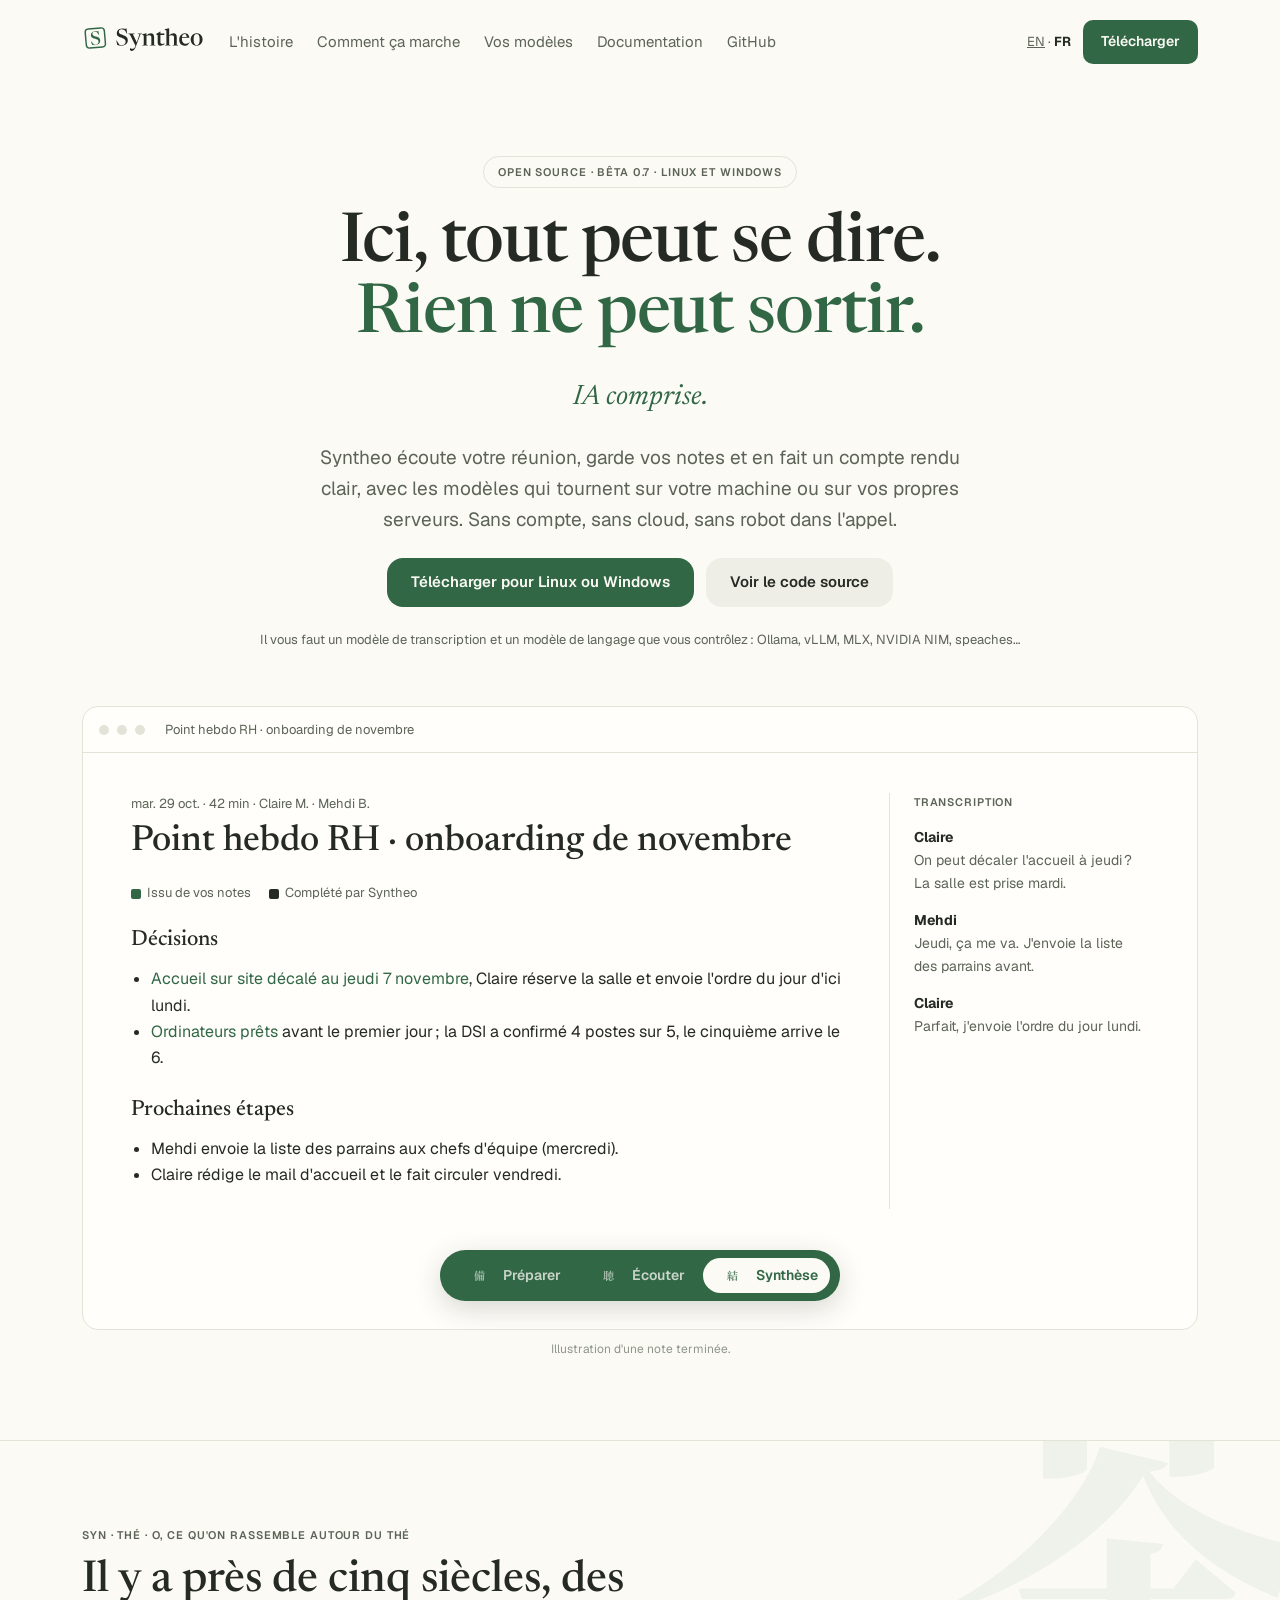
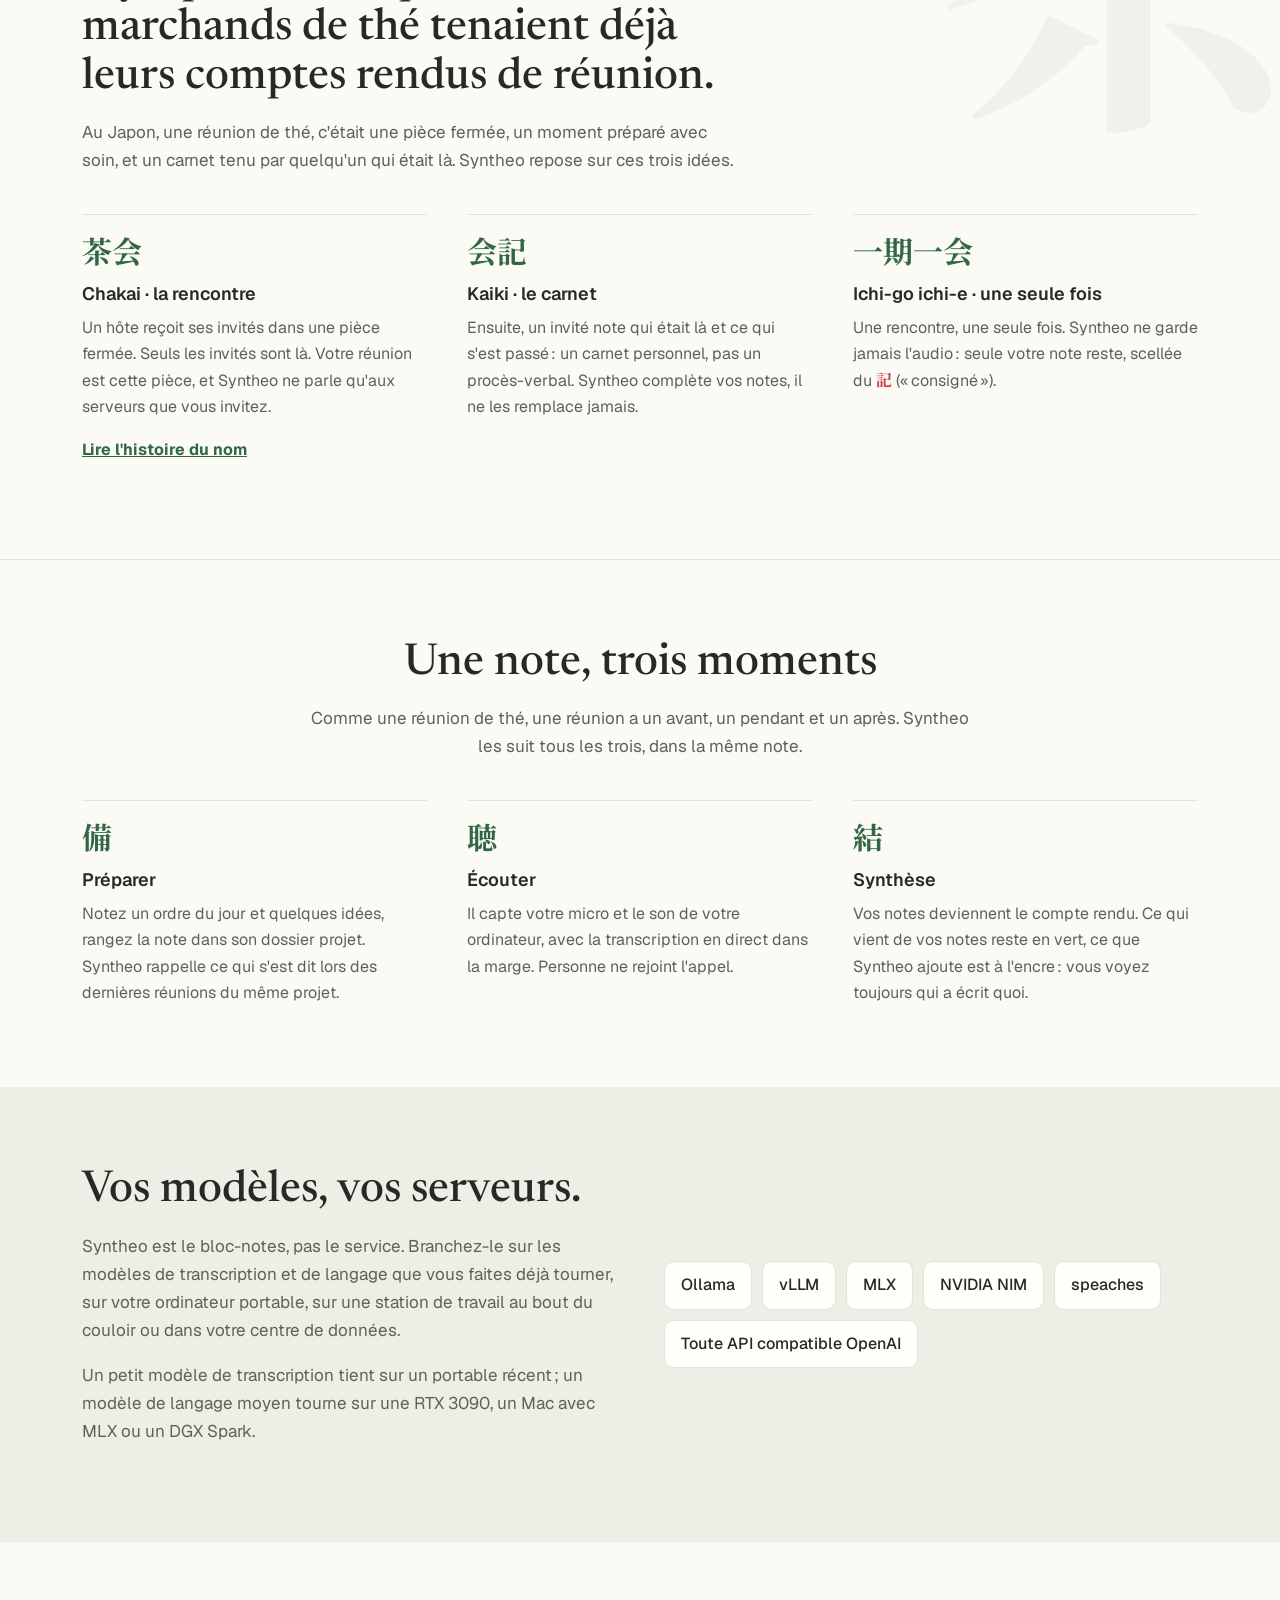
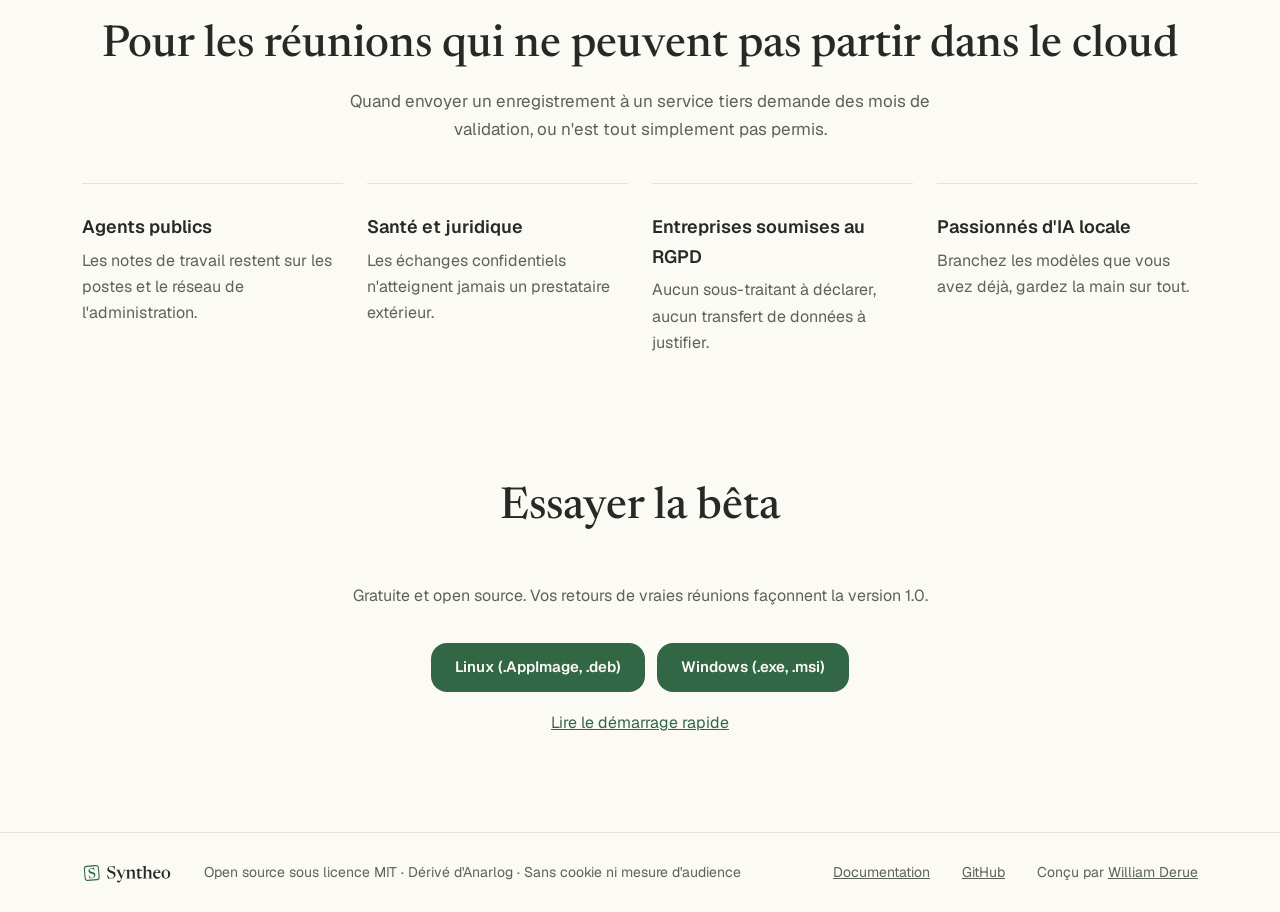
==== fr/index.html @ 2e3afee4 "feat: accroche FR « Ici, tout peut se dire. Rien ne peut sortir. » et domaine syntheo.studio Co-Auth" ====
<!doctype html>
<html lang="fr">
<head>
<meta charset="utf-8">
<meta name="viewport" content="width=device-width, initial-scale=1">
<title>Syntheo · Vos comptes rendus de réunion par IA, sans quitter votre machine</title>
<meta name="description" content="Syntheo est un bloc-notes de réunion open source : il transcrit et rédige le compte rendu avec les modèles d'IA que vous hébergez. Sans compte, sans cloud, sans robot dans l'appel. Linux et Windows.">
<link rel="canonical" href="https://syntheo.studio/fr/">
<link rel="alternate" hreflang="en" href="https://syntheo.studio/">
<link rel="alternate" hreflang="fr" href="https://syntheo.studio/fr/">
<link rel="alternate" hreflang="x-default" href="https://syntheo.studio/">
<meta property="og:type" content="website">
<meta property="og:site_name" content="Syntheo">
<meta property="og:locale" content="fr_FR">
<meta property="og:locale:alternate" content="en_US">
<meta property="og:url" content="https://syntheo.studio/fr/">
<meta property="og:title" content="Ici, tout peut se dire. Rien ne peut sortir. IA comprise.">
<meta property="og:description" content="Des comptes rendus de réunion open source, transcrits et rédigés par les modèles que vous hébergez. Sans compte, sans cloud, sans robot dans l'appel.">
<meta name="twitter:card" content="summary_large_image">
<meta name="theme-color" content="#316745">
<link rel="icon" href="/assets/img/favicon.svg" type="image/svg+xml">
<link rel="stylesheet" href="/assets/fonts/fonts.css">
<link rel="stylesheet" href="/assets/css/site.css">
<script src="/assets/js/lang.js"></script>
<script type="application/ld+json">
{
  "@context": "https://schema.org",
  "@type": "SoftwareApplication",
  "name": "Syntheo",
  "url": "https://syntheo.studio/fr/",
  "inLanguage": "fr",
  "description": "Bloc-notes de réunion open source qui transcrit et rédige les comptes rendus avec des modèles d'IA auto-hébergés.",
  "applicationCategory": "BusinessApplication",
  "operatingSystem": "Linux, Windows",
  "license": "https://opensource.org/licenses/MIT",
  "isAccessibleForFree": true,
  "offers": { "@type": "Offer", "price": "0", "priceCurrency": "EUR" },
  "softwareVersion": "0.7.0",
  "downloadUrl": "https://github.com/WillIsback/Syntheo/releases/latest",
  "codeRepository": "https://github.com/WillIsback/Syntheo",
  "author": { "@type": "Person", "name": "William Derue", "url": "https://www.willisback.fr/About" }
}
</script>
</head>
<body>
<a class="skip" href="#main">Aller au contenu</a>

<header class="wrap site-header">
  <a class="brand" href="/fr/" aria-label="Syntheo, accueil">
    <img class="logo-light" src="/assets/img/logo-light.svg" alt="Syntheo" width="123" height="30">
    <img class="logo-dark" src="/assets/img/logo-dark.svg" alt="Syntheo" width="123" height="30">
  </a>
  <nav class="site-nav" aria-label="Navigation principale">
    <a href="#tea">L'histoire</a>
    <a href="#how">Comment ça marche</a>
    <a href="#models">Vos modèles</a>
    <a href="https://docs.syntheo.studio">Documentation</a>
    <a href="https://github.com/WillIsback/Syntheo">GitHub</a>
  </nav>
  <div class="header-actions">
    <span class="lang"><a href="/" hreflang="en" lang="en" data-lang="en">EN</a> · <strong aria-current="true">FR</strong></span>
    <a class="btn btn-primary btn-sm" href="#download">Télécharger</a>
  </div>
</header>

<main id="main">
<section class="narrow hero">
  <span class="pill">Open source · Bêta 0.7 · Linux et Windows</span>
  <h1>Ici, tout peut se dire. <span class="green">Rien ne peut sortir.</span></h1>
  <p class="kicker">IA comprise.</p>
  <p class="lead">Syntheo écoute votre réunion, garde vos notes et en fait un compte rendu clair, avec les modèles qui tournent sur votre machine ou sur vos propres serveurs. Sans compte, sans cloud, sans robot dans l'appel.</p>
  <div class="actions">
    <a class="btn btn-primary" href="#download">Télécharger pour Linux ou Windows</a>
    <a class="btn btn-secondary" href="https://github.com/WillIsback/Syntheo">Voir le code source</a>
  </div>
  <p class="prereq">Il vous faut un modèle de transcription et un modèle de langage que vous contrôlez&#8239;: Ollama, vLLM, MLX, NVIDIA NIM, speaches…</p>
</section>

<section class="wrap preview" aria-label="Aperçu de l'application">
  <div class="window">
    <div class="window-bar" aria-hidden="true">
      <span class="dot"></span><span class="dot"></span><span class="dot"></span>
      <span class="title">Point hebdo RH · onboarding de novembre</span>
    </div>
    <div class="window-body">
      <div class="note">
        <div class="meta">mar. 29 oct. · 42 min · Claire M. · Mehdi B.</div>
        <h2>Point hebdo RH · onboarding de novembre</h2>
        <div class="legend">
          <span><span class="sw sw-notes" aria-hidden="true"></span>Issu de vos notes</span>
          <span><span class="sw sw-ai" aria-hidden="true"></span>Complété par Syntheo</span>
        </div>
        <h3>Décisions</h3>
        <ul>
          <li><span class="green">Accueil sur site décalé au jeudi 7 novembre</span>, Claire réserve la salle et envoie l'ordre du jour d'ici lundi.</li>
          <li><span class="green">Ordinateurs prêts</span> avant le premier jour&#8239;; la DSI a confirmé 4 postes sur 5, le cinquième arrive le 6.</li>
        </ul>
        <h3>Prochaines étapes</h3>
        <ul>
          <li>Mehdi envoie la liste des parrains aux chefs d'équipe (mercredi).</li>
          <li>Claire rédige le mail d'accueil et le fait circuler vendredi.</li>
        </ul>
      </div>
      <aside class="margin-transcript" aria-label="Transcription en direct">
        <span class="label">Transcription</span>
        <p><strong>Claire</strong>On peut décaler l'accueil à jeudi&#8239;? La salle est prise mardi.</p>
        <p><strong>Mehdi</strong>Jeudi, ça me va. J'envoie la liste des parrains avant.</p>
        <p><strong>Claire</strong>Parfait, j'envoie l'ordre du jour lundi.</p>
      </aside>
    </div>
    <div class="capsule" aria-hidden="true">
      <span><span class="kanji">備</span>Préparer</span>
      <span><span class="kanji">聴</span>Écouter</span>
      <span class="on"><span class="kanji">結</span>Synthèse</span>
    </div>
  </div>
  <p class="caption">Illustration d'une note terminée.</p>
</section>

<section id="tea" class="tea section" aria-labelledby="tea-title">
  <div class="watermark kanji" aria-hidden="true">茶</div>
  <div class="wrap">
    <span class="label">Syn · thé · o, ce qu'on rassemble autour du thé</span>
    <h2 id="tea-title" class="section-title">Il y a près de cinq siècles, des marchands de thé tenaient déjà leurs comptes rendus de réunion.</h2>
    <p class="intro">Au Japon, une réunion de thé, c'était une pièce fermée, un moment préparé avec soin, et un carnet tenu par quelqu'un qui était là. Syntheo repose sur ces trois idées.</p>
    <div class="grid-3">
      <div class="item">
        <div class="kanji" aria-hidden="true">茶会</div>
        <h3>Chakai · la rencontre</h3>
        <p>Un hôte reçoit ses invités dans une pièce fermée. Seuls les invités sont là. Votre réunion est cette pièce, et Syntheo ne parle qu'aux serveurs que vous invitez.</p>
      </div>
      <div class="item">
        <div class="kanji" aria-hidden="true">会記</div>
        <h3>Kaiki · le carnet</h3>
        <p>Ensuite, un invité note qui était là et ce qui s'est passé&#8239;: un carnet personnel, pas un procès-verbal. Syntheo complète vos notes, il ne les remplace jamais.</p>
      </div>
      <div class="item">
        <div class="kanji" aria-hidden="true">一期一会</div>
        <h3>Ichi-go ichi-e · une seule fois</h3>
        <p>Une rencontre, une seule fois. Syntheo ne garde jamais l'audio&#8239;: seule votre note reste, scellée du <span class="seal" aria-hidden="true">記</span> («&#8239;consigné&#8239;»).</p>
      </div>
    </div>
    <p><a href="https://docs.syntheo.studio/philosophy"><strong>Lire l'histoire du nom</strong></a></p>
  </div>
</section>

<section id="how" class="wrap section" aria-labelledby="how-title">
  <h2 id="how-title" class="section-title center">Une note, trois moments</h2>
  <p class="intro center">Comme une réunion de thé, une réunion a un avant, un pendant et un après. Syntheo les suit tous les trois, dans la même note.</p>
  <div class="grid-3">
    <div class="item">
      <div class="kanji" aria-hidden="true">備</div>
      <h3>Préparer</h3>
      <p>Notez un ordre du jour et quelques idées, rangez la note dans son dossier projet. Syntheo rappelle ce qui s'est dit lors des dernières réunions du même projet.</p>
    </div>
    <div class="item">
      <div class="kanji" aria-hidden="true">聴</div>
      <h3>Écouter</h3>
      <p>Il capte votre micro et le son de votre ordinateur, avec la transcription en direct dans la marge. Personne ne rejoint l'appel.</p>
    </div>
    <div class="item">
      <div class="kanji" aria-hidden="true">結</div>
      <h3>Synthèse</h3>
      <p>Vos notes deviennent le compte rendu. Ce qui vient de vos notes reste en vert, ce que Syntheo ajoute est à l'encre&#8239;: vous voyez toujours qui a écrit quoi.</p>
    </div>
  </div>
</section>

<section id="models" class="models section" aria-labelledby="models-title">
  <div class="wrap">
    <div class="text">
      <h2 id="models-title" class="section-title">Vos modèles, vos serveurs.</h2>
      <p>Syntheo est le bloc-notes, pas le service. Branchez-le sur les modèles de transcription et de langage que vous faites déjà tourner, sur votre ordinateur portable, sur une station de travail au bout du couloir ou dans votre centre de données.</p>
      <p>Un petit modèle de transcription tient sur un portable récent&#8239;; un modèle de langage moyen tourne sur une RTX 3090, un Mac avec MLX ou un DGX Spark.</p>
    </div>
    <ul class="chips" aria-label="Serveurs de modèles compatibles">
      <li>Ollama</li><li>vLLM</li><li>MLX</li><li>NVIDIA NIM</li><li>speaches</li><li>Toute API compatible OpenAI</li>
    </ul>
  </div>
</section>

<section id="who" class="wrap section" aria-labelledby="who-title">
  <h2 id="who-title" class="section-title center">Pour les réunions qui ne peuvent pas partir dans le cloud</h2>
  <p class="intro center">Quand envoyer un enregistrement à un service tiers demande des mois de validation, ou n'est tout simplement pas permis.</p>
  <div class="grid-4">
    <div class="item"><h3>Agents publics</h3><p>Les notes de travail restent sur les postes et le réseau de l'administration.</p></div>
    <div class="item"><h3>Santé et juridique</h3><p>Les échanges confidentiels n'atteignent jamais un prestataire extérieur.</p></div>
    <div class="item"><h3>Entreprises soumises au RGPD</h3><p>Aucun sous-traitant à déclarer, aucun transfert de données à justifier.</p></div>
    <div class="item"><h3>Passionnés d'IA locale</h3><p>Branchez les modèles que vous avez déjà, gardez la main sur tout.</p></div>
  </div>
</section>

<section id="download" class="narrow download" aria-labelledby="download-title">
  <h2 id="download-title" class="section-title">Essayer la bêta</h2>
  <p class="muted">Gratuite et open source. Vos retours de vraies réunions façonnent la version 1.0.</p>
  <div class="actions">
    <a class="btn btn-primary" href="https://github.com/WillIsback/Syntheo/releases/latest">Linux (.AppImage, .deb)</a>
    <a class="btn btn-primary" href="https://github.com/WillIsback/Syntheo/releases/latest">Windows (.exe, .msi)</a>
  </div>
  <a href="https://docs.syntheo.studio/quickstart">Lire le démarrage rapide</a>
</section>
</main>

<footer class="site-footer">
  <div class="wrap">
    <img class="logo-light" src="/assets/img/logo-light.svg" alt="Syntheo" width="90" height="22">
    <img class="logo-dark" src="/assets/img/logo-dark.svg" alt="Syntheo" width="90" height="22">
    <span class="grow">Open source sous licence MIT · Dérivé d'Anarlog · Sans cookie ni mesure d'audience</span>
    <a href="https://docs.syntheo.studio">Documentation</a>
    <a href="https://github.com/WillIsback/Syntheo">GitHub</a>
    <span>Conçu par <a href="https://www.willisback.fr/About">William Derue</a></span>
  </div>
</footer>
</body>
</html>
---- assets/fonts/fonts.css ----
/* Polices auto-hébergées (Fontsource, licence OFL) : aucune requête vers un tiers. */

/* geist-latin-ext-wght-normal */
@font-face {
  font-family: 'Geist Variable';
  font-style: normal;
  font-display: swap;
  font-weight: 100 900;
  src: url(./geist-latin-ext-wght-normal.woff2) format('woff2-variations');
  unicode-range: U+0100-02BA,U+02BD-02C5,U+02C7-02CC,U+02CE-02D7,U+02DD-02FF,U+0304,U+0308,U+0329,U+1D00-1DBF,U+1E00-1E9F,U+1EF2-1EFF,U+2020,U+20A0-20AB,U+20AD-20C0,U+2113,U+2C60-2C7F,U+A720-A7FF;
}

/* geist-latin-wght-normal */
@font-face {
  font-family: 'Geist Variable';
  font-style: normal;
  font-display: swap;
  font-weight: 100 900;
  src: url(./geist-latin-wght-normal.woff2) format('woff2-variations');
  unicode-range: U+0000-00FF,U+0131,U+0152-0153,U+02BB-02BC,U+02C6,U+02DA,U+02DC,U+0304,U+0308,U+0329,U+2000-206F,U+20AC,U+2122,U+2191,U+2193,U+2212,U+2215,U+FEFF,U+FFFD;
}

/* newsreader-latin-ext-opsz-normal */
@font-face {
  font-family: 'Newsreader Variable';
  font-style: normal;
  font-display: swap;
  font-weight: 200 800;
  src: url(./newsreader-latin-ext-opsz-normal.woff2) format('woff2-variations');
  unicode-range: U+0100-02BA,U+02BD-02C5,U+02C7-02CC,U+02CE-02D7,U+02DD-02FF,U+0304,U+0308,U+0329,U+1D00-1DBF,U+1E00-1E9F,U+1EF2-1EFF,U+2020,U+20A0-20AB,U+20AD-20C0,U+2113,U+2C60-2C7F,U+A720-A7FF;
}

/* newsreader-latin-opsz-normal */
@font-face {
  font-family: 'Newsreader Variable';
  font-style: normal;
  font-display: swap;
  font-weight: 200 800;
  src: url(./newsreader-latin-opsz-normal.woff2) format('woff2-variations');
  unicode-range: U+0000-00FF,U+0131,U+0152-0153,U+02BB-02BC,U+02C6,U+02DA,U+02DC,U+0304,U+0308,U+0329,U+2000-206F,U+20AC,U+2122,U+2191,U+2193,U+2212,U+2215,U+FEFF,U+FFFD;
}

/* newsreader-latin-ext-opsz-italic */
@font-face {
  font-family: 'Newsreader Variable';
  font-style: italic;
  font-display: swap;
  font-weight: 200 800;
  src: url(./newsreader-latin-ext-opsz-italic.woff2) format('woff2-variations');
  unicode-range: U+0100-02BA,U+02BD-02C5,U+02C7-02CC,U+02CE-02D7,U+02DD-02FF,U+0304,U+0308,U+0329,U+1D00-1DBF,U+1E00-1E9F,U+1EF2-1EFF,U+2020,U+20A0-20AB,U+20AD-20C0,U+2113,U+2C60-2C7F,U+A720-A7FF;
}

/* newsreader-latin-opsz-italic */
@font-face {
  font-family: 'Newsreader Variable';
  font-style: italic;
  font-display: swap;
  font-weight: 200 800;
  src: url(./newsreader-latin-opsz-italic.woff2) format('woff2-variations');
  unicode-range: U+0000-00FF,U+0131,U+0152-0153,U+02BB-02BC,U+02C6,U+02DA,U+02DC,U+0304,U+0308,U+0329,U+2000-206F,U+20AC,U+2122,U+2191,U+2193,U+2212,U+2215,U+FEFF,U+FFFD;
}

/* kanji d'ornement, sous-ensemble : 茶備聴結記会期一 */
@font-face {
  font-family: 'Syntheo Kanji';
  font-style: normal;
  font-display: swap;
  font-weight: 700;
  src: url(./noto-serif-jp-kanji-700.woff2) format('woff2');
  unicode-range: U+4E00-9FFF;
}
---- assets/css/site.css ----
/* Syntheo · 緑茶 Thé vert — jetons repris de packages/design-system (dépôt Syntheo). */
:root {
  --background: #fbfaf5;
  --foreground: #262a24;
  --card: #fffefa;
  --muted: #efeee6;
  --muted-foreground: #5c6357;
  --faint: #8f968a;
  --border: #e4e3d8;
  --primary: #316745;
  --primary-hover: #25553a;
  --primary-foreground: #fbfaf5;
  --recording: #c53d43;
  --watermark: rgba(49, 103, 69, 0.06);
  --shadow-capsule: 0 8px 28px rgba(38, 42, 36, 0.18);
  --serif: "Newsreader Variable", Georgia, "Times New Roman", serif;
  --sans: "Geist Variable", system-ui, -apple-system, "Segoe UI", sans-serif;
  --kanji: "Syntheo Kanji", "Hiragino Mincho ProN", "Yu Mincho", serif;
  color-scheme: light dark;
}

@media (prefers-color-scheme: dark) {
  :root {
    --background: #1b1e1a;
    --foreground: #ece9df;
    --card: #232821;
    --muted: #2c322a;
    --muted-foreground: #a7ad9f;
    --faint: #7b8274;
    --border: #343a32;
    --primary: #7dbf95;
    --primary-hover: #97ceaa;
    --primary-foreground: #13251a;
    --recording: #e5675f;
    --watermark: rgba(125, 191, 149, 0.07);
    --shadow-capsule: 0 8px 28px rgba(0, 0, 0, 0.5);
  }
}

*, *::before, *::after { box-sizing: border-box; }

html { scroll-behavior: smooth; }
@media (prefers-reduced-motion: reduce) { html { scroll-behavior: auto; } }

body {
  margin: 0;
  background: var(--background);
  color: var(--foreground);
  font-family: var(--sans);
  font-size: 16px;
  line-height: 1.65;
  -webkit-font-smoothing: antialiased;
}

a { color: var(--primary); }
a:hover { color: var(--primary-hover); }
a:focus-visible, button:focus-visible { outline: 2px solid var(--primary); outline-offset: 3px; border-radius: 6px; }

img { max-width: 100%; height: auto; }

.skip { position: absolute; left: -9999px; top: 8px; }
.skip:focus { left: 16px; z-index: 10; background: var(--card); padding: 8px 12px; }

.wrap { max-width: 1180px; margin: 0 auto; padding-inline: 32px; }
.narrow { max-width: 880px; margin: 0 auto; padding-inline: 32px; }
@media (max-width: 640px) { .wrap, .narrow { padding-inline: 16px; } }

.serif { font-family: var(--serif); font-weight: 500; }
.kanji { font-family: var(--kanji); font-weight: 700; }
.muted { color: var(--muted-foreground); }
.label { font-size: 11px; font-weight: 600; letter-spacing: 0.08em; text-transform: uppercase; color: var(--muted-foreground); }
.green { color: var(--primary); }

/* Logo clair / sombre */
img.logo-dark { display: none; }
@media (prefers-color-scheme: dark) { img.logo-light { display: none; } img.logo-dark { display: block; } }

/* En-tête */
.site-header { display: flex; flex-wrap: wrap; align-items: center; gap: 16px 24px; padding-block: 20px; }
.site-header .brand img { height: 30px; width: auto; }
.site-nav { display: flex; flex-wrap: wrap; gap: 8px 24px; flex-grow: 1; font-size: 15px; }
.site-nav a { color: var(--muted-foreground); text-decoration: none; }
.site-nav a:hover { color: var(--foreground); }
.header-actions { display: flex; align-items: center; gap: 12px; }
.lang { font-size: 13px; color: var(--muted-foreground); }
.lang a { color: var(--muted-foreground); }
.lang strong { color: var(--foreground); }

/* Boutons */
.btn { display: inline-flex; align-items: center; justify-content: center; min-height: 48px; padding: 12px 24px; border-radius: 16px; font-weight: 600; font-size: 15px; text-decoration: none; }
.btn-sm { min-height: 44px; padding: 10px 18px; border-radius: 10px; font-size: 14px; }
.btn-primary { background: var(--primary); color: var(--primary-foreground); }
.btn-primary:hover { background: var(--primary-hover); color: var(--primary-foreground); }
.btn-secondary { background: var(--muted); color: var(--foreground); }
.btn-secondary:hover { color: var(--foreground); filter: brightness(0.97); }
.actions { display: flex; flex-wrap: wrap; gap: 12px; justify-content: center; }

/* Haut de page */
.hero { text-align: center; display: flex; flex-direction: column; align-items: center; gap: 22px; padding-block: 72px 40px; }
.pill { font-size: 11px; font-weight: 600; letter-spacing: 0.08em; text-transform: uppercase; color: var(--muted-foreground); border: 1px solid var(--border); border-radius: 999px; padding: 6px 14px; }
.hero h1 { margin: 0; font-family: var(--serif); font-weight: 500; font-size: clamp(40px, 6vw, 68px); line-height: 1.04; letter-spacing: -0.015em; text-wrap: balance; }
.hero .kicker { margin: 0; font-family: var(--serif); font-style: italic; font-size: clamp(22px, 2.6vw, 28px); color: var(--primary); }
.hero .lead { margin: 0; max-width: 640px; font-size: 19px; color: var(--muted-foreground); }
.hero .prereq { margin: 0; font-size: 13px; color: var(--muted-foreground); }

/* Aperçu du produit */
.preview { padding-block: 16px 80px; }
.window { background: var(--card); border: 1px solid var(--border); border-radius: 16px; overflow: hidden; position: relative; }
.window-bar { display: flex; align-items: center; gap: 8px; padding: 12px 16px; border-bottom: 1px solid var(--border); font-size: 13px; color: var(--muted-foreground); }
.window-bar .dot { width: 10px; height: 10px; border-radius: 50%; background: var(--border); }
.window-bar .title { margin-left: 12px; }
.window-body { display: flex; flex-wrap: wrap; gap: 40px; padding: 40px 48px 120px; }
@media (max-width: 640px) { .window-body { padding: 24px 20px 120px; } }
.note { flex: 999 1 520px; min-width: 0; }
.note .meta { font-size: 13px; color: var(--muted-foreground); }
.note h2 { margin: 8px 0 20px; font-family: var(--serif); font-weight: 500; font-size: clamp(26px, 3vw, 36px); line-height: 1.1; }
.note h3 { margin: 0 0 8px; font-family: var(--serif); font-weight: 500; font-size: 22px; }
.note ul { margin: 0 0 20px; padding-left: 20px; }
.legend { display: flex; flex-wrap: wrap; gap: 8px 18px; font-size: 13px; color: var(--muted-foreground); margin-bottom: 18px; }
.legend .sw { display: inline-block; width: 10px; height: 10px; border-radius: 2px; margin-right: 6px; vertical-align: middle; }
.sw-notes { background: var(--primary); }
.sw-ai { background: var(--foreground); }
.margin-transcript { flex: 1 1 260px; min-width: 0; border-left: 1px solid var(--border); padding-left: 24px; font-size: 14px; color: var(--muted-foreground); display: flex; flex-direction: column; gap: 14px; }
.margin-transcript p { margin: 0; }
.margin-transcript strong { display: block; color: var(--foreground); }
.capsule { position: absolute; left: 50%; bottom: 28px; transform: translateX(-50%); display: flex; align-items: center; gap: 6px; background: var(--primary); color: var(--primary-foreground); border-radius: 999px; padding: 8px 10px; box-shadow: var(--shadow-capsule); font-size: 14px; font-weight: 600; white-space: nowrap; }
.capsule span { padding: 6px 12px; opacity: 0.75; }
.capsule .on { background: var(--primary-foreground); color: var(--primary); border-radius: 999px; opacity: 1; }
.capsule .kanji { font-size: 11px; margin-right: 6px; }
.caption { margin: 10px 0 0; text-align: center; font-size: 12px; color: var(--faint); }

/* Sections */
.section { padding-block: 80px; }
.section-title { margin: 0 0 16px; font-family: var(--serif); font-weight: 500; font-size: clamp(30px, 3.6vw, 44px); line-height: 1.1; text-wrap: balance; }
.center { text-align: center; }
.intro { margin: 0 auto 40px; max-width: 660px; color: var(--muted-foreground); font-size: 17px; }
.grid-3 { display: grid; grid-template-columns: repeat(3, minmax(0, 1fr)); gap: 40px; }
.grid-4 { display: grid; grid-template-columns: repeat(4, minmax(0, 1fr)); gap: 24px; }
@media (max-width: 900px) { .grid-3, .grid-4 { grid-template-columns: repeat(2, minmax(0, 1fr)); } }
@media (max-width: 600px) { .grid-3, .grid-4 { grid-template-columns: minmax(0, 1fr); } }
.item { border-top: 1px solid var(--border); padding-top: 20px; }
.item h3 { margin: 8px 0 6px; font-size: 18px; font-weight: 600; }
.item p { margin: 0; color: var(--muted-foreground); }
.item .kanji { font-size: 30px; color: var(--primary); line-height: 1.2; }

/* Histoire du thé */
.tea { position: relative; overflow: hidden; border-block: 1px solid var(--border); }
.tea .watermark { position: absolute; right: -40px; top: -60px; font-size: 380px; line-height: 1; color: var(--watermark); pointer-events: none; }
.tea .wrap { position: relative; }
.tea .section-title { max-width: 780px; margin-top: 10px; }
.tea .intro { margin-left: 0; }
.seal { font-family: var(--kanji); font-weight: 700; color: var(--recording); }

/* Modèles */
.models { background: var(--muted); }
.models .wrap { display: flex; flex-wrap: wrap; gap: 48px; align-items: center; }
.models .text { flex: 1 1 420px; min-width: 0; }
.models .text p { color: var(--muted-foreground); font-size: 17px; }
.chips { flex: 1 1 420px; min-width: 0; display: flex; flex-wrap: wrap; gap: 10px; margin: 0; padding: 0; list-style: none; }
.chips li { background: var(--card); border: 1px solid var(--border); border-radius: 10px; padding: 10px 16px; font-weight: 500; }

/* Téléchargement */
.download { text-align: center; display: flex; flex-direction: column; align-items: center; gap: 18px; padding-block: 48px 96px; }

/* Pied de page */
.site-footer { border-top: 1px solid var(--border); }
.site-footer .wrap { display: flex; flex-wrap: wrap; gap: 12px 32px; align-items: center; padding-block: 28px; font-size: 14px; color: var(--muted-foreground); }
.site-footer img { height: 22px; width: auto; }
.site-footer .grow { flex-grow: 1; }
.site-footer a { color: var(--muted-foreground); }
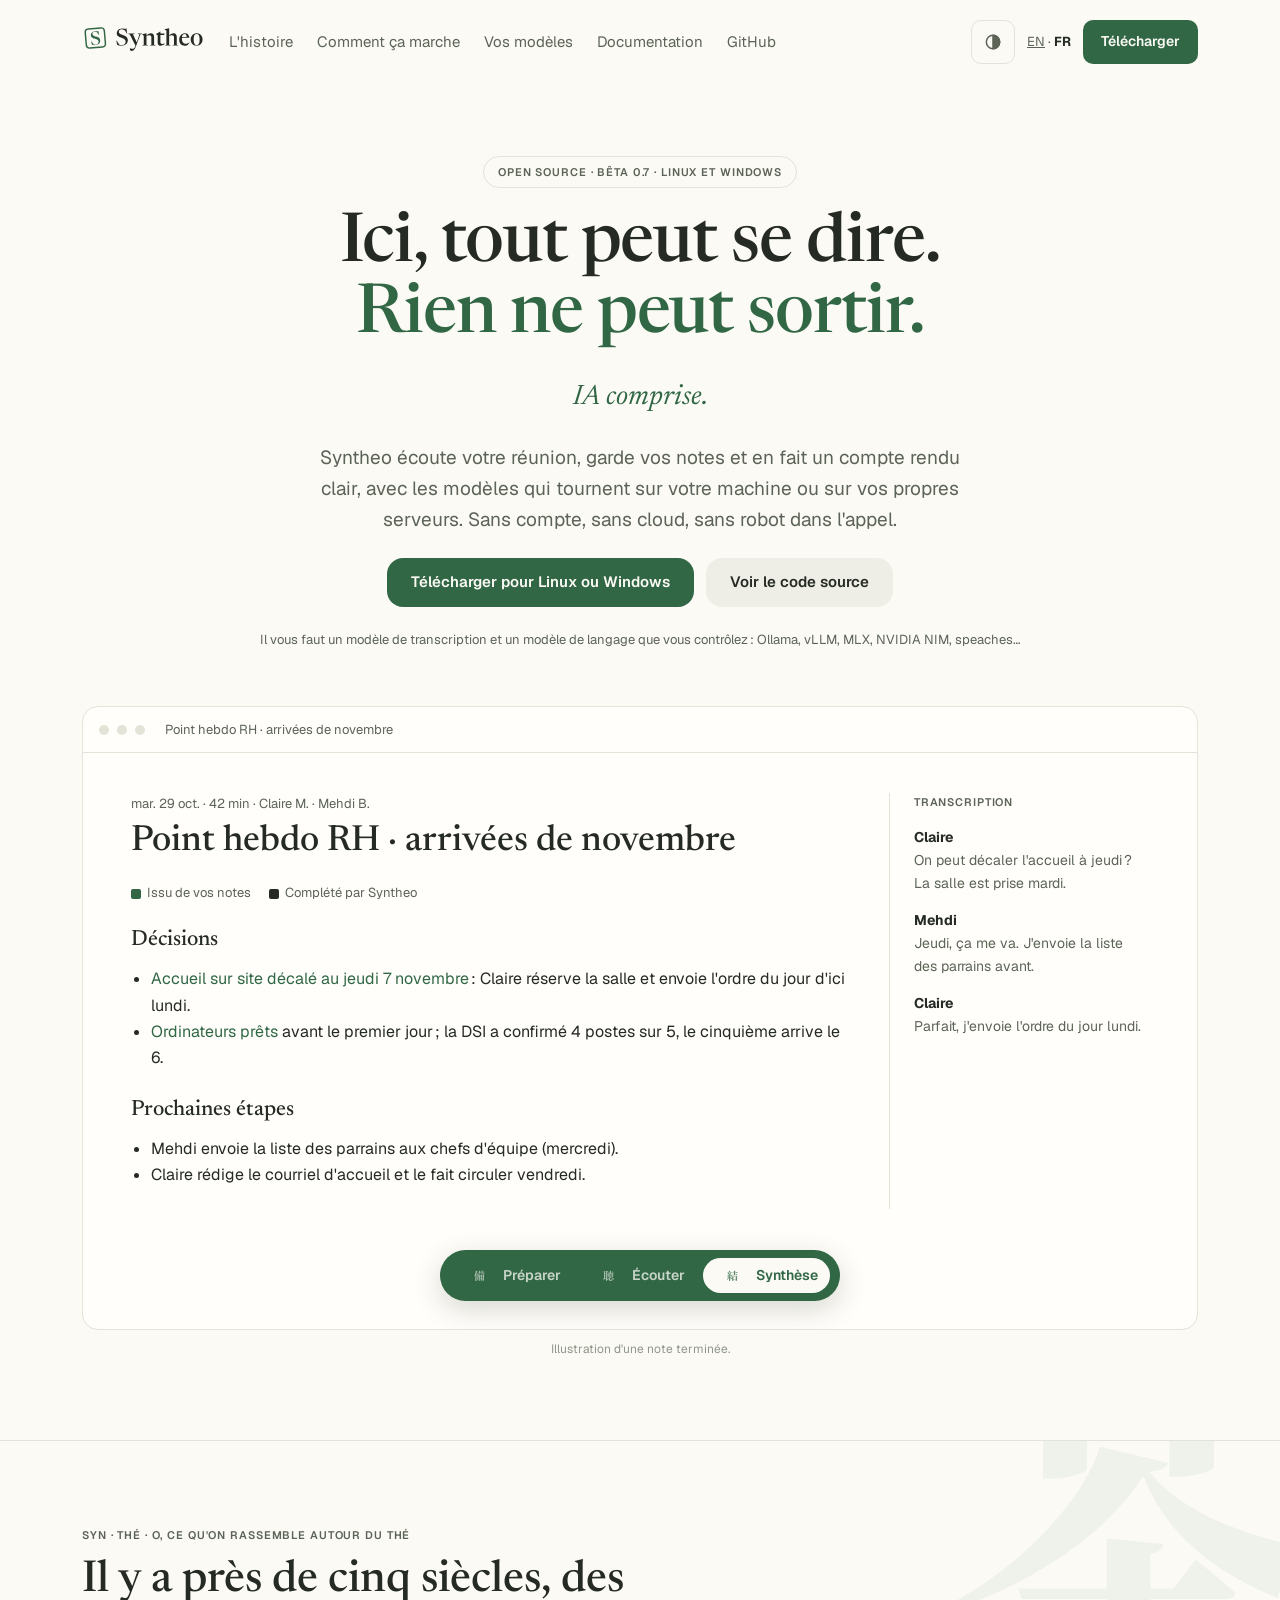
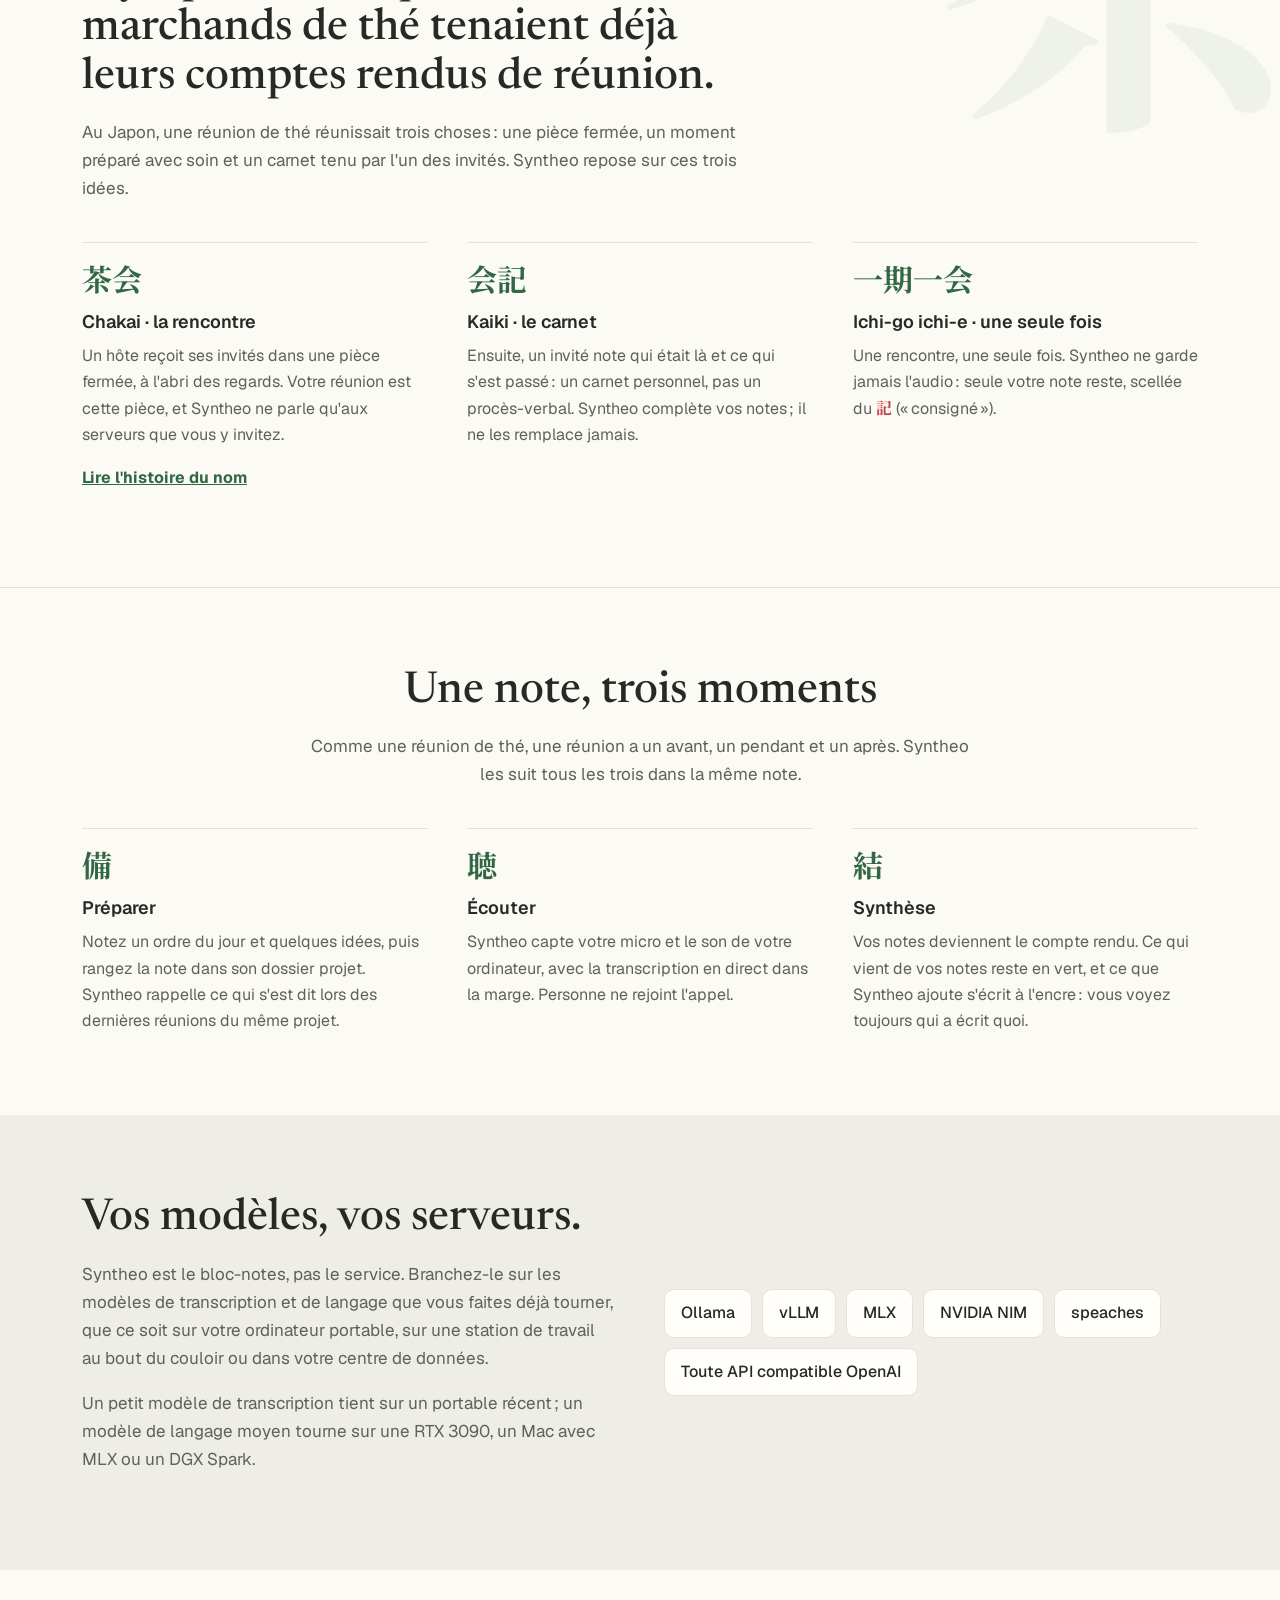
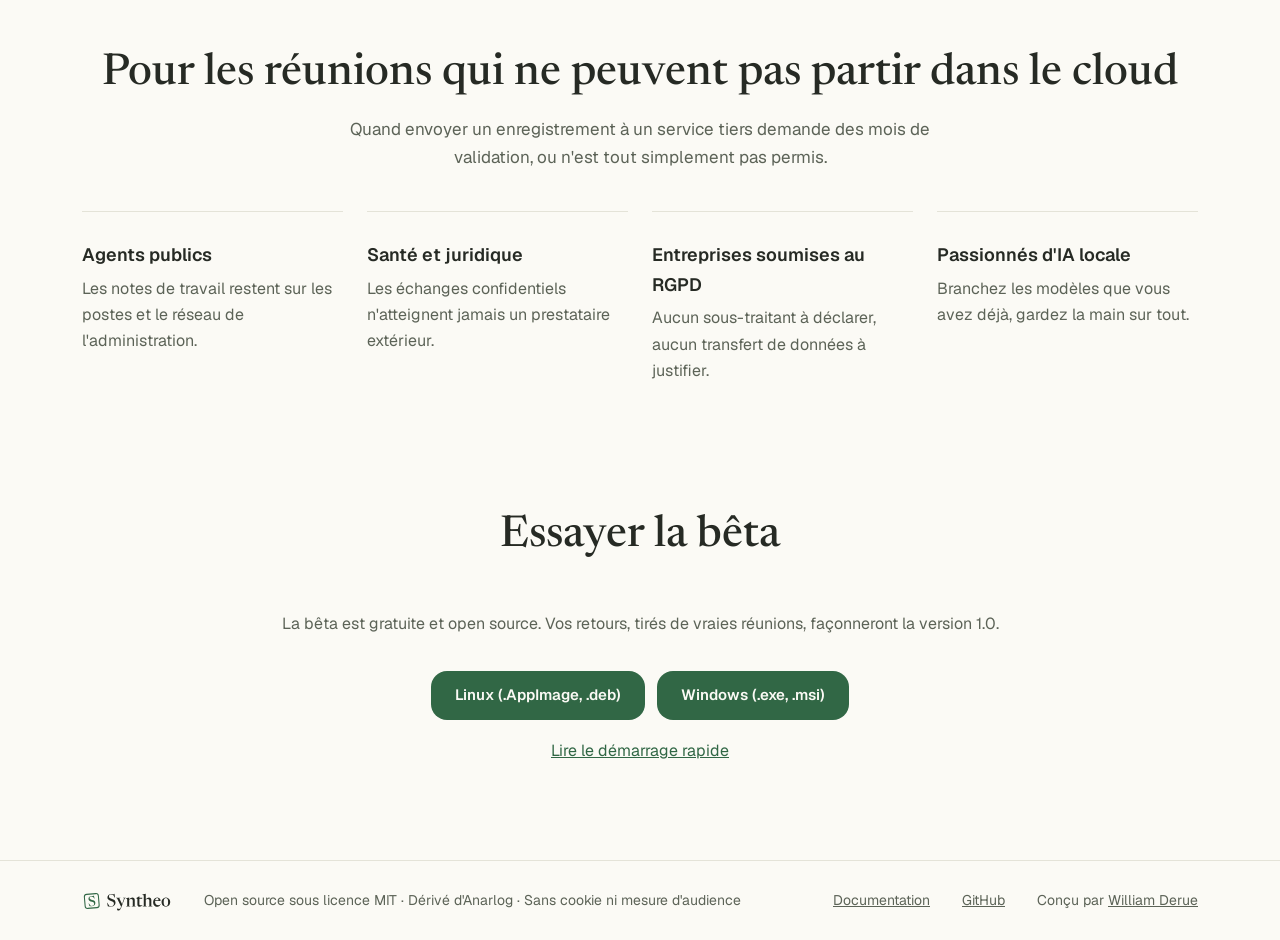
==== commit ac93b64c: "feat: sélecteur de thème (auto, clair, sombre) et relecture du français - Bouton dans l'en-tête : au" ====
--- a/fr/index.html
+++ b/fr/index.html
@@ -3,7 +3,7 @@
 <head>
 <meta charset="utf-8">
 <meta name="viewport" content="width=device-width, initial-scale=1">
-<title>Syntheo · Vos comptes rendus de réunion par IA, sans quitter votre machine</title>
+<title>Syntheo · Le bloc-notes de réunion par IA qui ne quitte pas votre machine</title>
 <meta name="description" content="Syntheo est un bloc-notes de réunion open source : il transcrit et rédige le compte rendu avec les modèles d'IA que vous hébergez. Sans compte, sans cloud, sans robot dans l'appel. Linux et Windows.">
 <link rel="canonical" href="https://syntheo.studio/fr/">
 <link rel="alternate" hreflang="en" href="https://syntheo.studio/">
@@ -16,12 +16,17 @@
 <meta property="og:url" content="https://syntheo.studio/fr/">
 <meta property="og:title" content="Ici, tout peut se dire. Rien ne peut sortir. IA comprise.">
 <meta property="og:description" content="Des comptes rendus de réunion open source, transcrits et rédigés par les modèles que vous hébergez. Sans compte, sans cloud, sans robot dans l'appel.">
+<meta property="og:image" content="https://syntheo.studio/assets/img/og-fr.png">
+<meta property="og:image:width" content="1200">
+<meta property="og:image:height" content="630">
+<meta property="og:image:alt" content="Ici, tout peut se dire. Rien ne peut sortir. IA comprise.">
 <meta name="twitter:card" content="summary_large_image">
 <meta name="theme-color" content="#316745">
 <link rel="icon" href="/assets/img/favicon.svg" type="image/svg+xml">
 <link rel="stylesheet" href="/assets/fonts/fonts.css">
-<link rel="stylesheet" href="/assets/css/site.css">
-<script src="/assets/js/lang.js"></script>
+<link rel="stylesheet" href="/assets/css/site.css?v=2">
+<script src="/assets/js/lang.js?v=2"></script>
+<script src="/assets/js/theme.js?v=2"></script>
 <script type="application/ld+json">
 {
   "@context": "https://schema.org",
@@ -58,6 +63,11 @@
     <a href="https://github.com/WillIsback/Syntheo">GitHub</a>
   </nav>
   <div class="header-actions">
+    <button class="theme-toggle" type="button" data-label-auto="Thème : automatique (système). Passer en clair" data-label-light="Thème : clair. Passer en sombre" data-label-dark="Thème : sombre. Passer en automatique" aria-label="Thème : automatique (système). Passer en clair" title="Thème : automatique (système). Passer en clair">
+      <svg class="i-auto" viewBox="0 0 24 24" fill="none" stroke="currentColor" stroke-width="1.8" stroke-linecap="round" stroke-linejoin="round" aria-hidden="true"><circle cx="12" cy="12" r="8"/><path d="M12 4a8 8 0 0 1 0 16z" fill="currentColor"/></svg>
+      <svg class="i-sun" viewBox="0 0 24 24" fill="none" stroke="currentColor" stroke-width="1.8" stroke-linecap="round" stroke-linejoin="round" aria-hidden="true"><circle cx="12" cy="12" r="4"/><path d="M12 2v2M12 20v2M4.9 4.9l1.4 1.4M17.7 17.7l1.4 1.4M2 12h2M20 12h2M4.9 19.1l1.4-1.4M17.7 6.3l1.4-1.4"/></svg>
+      <svg class="i-moon" viewBox="0 0 24 24" fill="none" stroke="currentColor" stroke-width="1.8" stroke-linecap="round" stroke-linejoin="round" aria-hidden="true"><path d="M20 14.5A8 8 0 1 1 9.5 4a6.5 6.5 0 0 0 10.5 10.5z"/></svg>
+    </button>
     <span class="lang"><a href="/" hreflang="en" lang="en" data-lang="en">EN</a> · <strong aria-current="true">FR</strong></span>
     <a class="btn btn-primary btn-sm" href="#download">Télécharger</a>
   </div>
@@ -66,7 +76,7 @@
 <main id="main">
 <section class="narrow hero">
   <span class="pill">Open source · Bêta 0.7 · Linux et Windows</span>
-  <h1>Ici, tout peut se dire. <span class="green">Rien ne peut sortir.</span></h1>
+  <h1>Ici, tout peut se dire.<br> <span class="green">Rien ne peut sortir.</span></h1>
   <p class="kicker">IA comprise.</p>
   <p class="lead">Syntheo écoute votre réunion, garde vos notes et en fait un compte rendu clair, avec les modèles qui tournent sur votre machine ou sur vos propres serveurs. Sans compte, sans cloud, sans robot dans l'appel.</p>
   <div class="actions">
@@ -80,25 +90,25 @@
   <div class="window">
     <div class="window-bar" aria-hidden="true">
       <span class="dot"></span><span class="dot"></span><span class="dot"></span>
-      <span class="title">Point hebdo RH · onboarding de novembre</span>
+      <span class="title">Point hebdo RH · arrivées de novembre</span>
     </div>
     <div class="window-body">
       <div class="note">
         <div class="meta">mar. 29 oct. · 42 min · Claire M. · Mehdi B.</div>
-        <h2>Point hebdo RH · onboarding de novembre</h2>
+        <h2>Point hebdo RH · arrivées de novembre</h2>
         <div class="legend">
           <span><span class="sw sw-notes" aria-hidden="true"></span>Issu de vos notes</span>
           <span><span class="sw sw-ai" aria-hidden="true"></span>Complété par Syntheo</span>
         </div>
         <h3>Décisions</h3>
         <ul>
-          <li><span class="green">Accueil sur site décalé au jeudi 7 novembre</span>, Claire réserve la salle et envoie l'ordre du jour d'ici lundi.</li>
+          <li><span class="green">Accueil sur site décalé au jeudi 7 novembre</span>&#8239;: Claire réserve la salle et envoie l'ordre du jour d'ici lundi.</li>
           <li><span class="green">Ordinateurs prêts</span> avant le premier jour&#8239;; la DSI a confirmé 4 postes sur 5, le cinquième arrive le 6.</li>
         </ul>
         <h3>Prochaines étapes</h3>
         <ul>
           <li>Mehdi envoie la liste des parrains aux chefs d'équipe (mercredi).</li>
-          <li>Claire rédige le mail d'accueil et le fait circuler vendredi.</li>
+          <li>Claire rédige le courriel d'accueil et le fait circuler vendredi.</li>
         </ul>
       </div>
       <aside class="margin-transcript" aria-label="Transcription en direct">
@@ -122,17 +132,17 @@
   <div class="wrap">
     <span class="label">Syn · thé · o, ce qu'on rassemble autour du thé</span>
     <h2 id="tea-title" class="section-title">Il y a près de cinq siècles, des marchands de thé tenaient déjà leurs comptes rendus de réunion.</h2>
-    <p class="intro">Au Japon, une réunion de thé, c'était une pièce fermée, un moment préparé avec soin, et un carnet tenu par quelqu'un qui était là. Syntheo repose sur ces trois idées.</p>
+    <p class="intro">Au Japon, une réunion de thé réunissait trois choses&#8239;: une pièce fermée, un moment préparé avec soin et un carnet tenu par l'un des invités. Syntheo repose sur ces trois idées.</p>
     <div class="grid-3">
       <div class="item">
         <div class="kanji" aria-hidden="true">茶会</div>
         <h3>Chakai · la rencontre</h3>
-        <p>Un hôte reçoit ses invités dans une pièce fermée. Seuls les invités sont là. Votre réunion est cette pièce, et Syntheo ne parle qu'aux serveurs que vous invitez.</p>
+        <p>Un hôte reçoit ses invités dans une pièce fermée, à l'abri des regards. Votre réunion est cette pièce, et Syntheo ne parle qu'aux serveurs que vous y invitez.</p>
       </div>
       <div class="item">
         <div class="kanji" aria-hidden="true">会記</div>
         <h3>Kaiki · le carnet</h3>
-        <p>Ensuite, un invité note qui était là et ce qui s'est passé&#8239;: un carnet personnel, pas un procès-verbal. Syntheo complète vos notes, il ne les remplace jamais.</p>
+        <p>Ensuite, un invité note qui était là et ce qui s'est passé&#8239;: un carnet personnel, pas un procès-verbal. Syntheo complète vos notes&#8239;; il ne les remplace jamais.</p>
       </div>
       <div class="item">
         <div class="kanji" aria-hidden="true">一期一会</div>
@@ -146,22 +156,22 @@
 
 <section id="how" class="wrap section" aria-labelledby="how-title">
   <h2 id="how-title" class="section-title center">Une note, trois moments</h2>
-  <p class="intro center">Comme une réunion de thé, une réunion a un avant, un pendant et un après. Syntheo les suit tous les trois, dans la même note.</p>
+  <p class="intro center">Comme une réunion de thé, une réunion a un avant, un pendant et un après. Syntheo les suit tous les trois dans la même note.</p>
   <div class="grid-3">
     <div class="item">
       <div class="kanji" aria-hidden="true">備</div>
       <h3>Préparer</h3>
-      <p>Notez un ordre du jour et quelques idées, rangez la note dans son dossier projet. Syntheo rappelle ce qui s'est dit lors des dernières réunions du même projet.</p>
+      <p>Notez un ordre du jour et quelques idées, puis rangez la note dans son dossier projet. Syntheo rappelle ce qui s'est dit lors des dernières réunions du même projet.</p>
     </div>
     <div class="item">
       <div class="kanji" aria-hidden="true">聴</div>
       <h3>Écouter</h3>
-      <p>Il capte votre micro et le son de votre ordinateur, avec la transcription en direct dans la marge. Personne ne rejoint l'appel.</p>
+      <p>Syntheo capte votre micro et le son de votre ordinateur, avec la transcription en direct dans la marge. Personne ne rejoint l'appel.</p>
     </div>
     <div class="item">
       <div class="kanji" aria-hidden="true">結</div>
       <h3>Synthèse</h3>
-      <p>Vos notes deviennent le compte rendu. Ce qui vient de vos notes reste en vert, ce que Syntheo ajoute est à l'encre&#8239;: vous voyez toujours qui a écrit quoi.</p>
+      <p>Vos notes deviennent le compte rendu. Ce qui vient de vos notes reste en vert, et ce que Syntheo ajoute s'écrit à l'encre&#8239;: vous voyez toujours qui a écrit quoi.</p>
     </div>
   </div>
 </section>
@@ -170,7 +180,7 @@
   <div class="wrap">
     <div class="text">
       <h2 id="models-title" class="section-title">Vos modèles, vos serveurs.</h2>
-      <p>Syntheo est le bloc-notes, pas le service. Branchez-le sur les modèles de transcription et de langage que vous faites déjà tourner, sur votre ordinateur portable, sur une station de travail au bout du couloir ou dans votre centre de données.</p>
+      <p>Syntheo est le bloc-notes, pas le service. Branchez-le sur les modèles de transcription et de langage que vous faites déjà tourner, que ce soit sur votre ordinateur portable, sur une station de travail au bout du couloir ou dans votre centre de données.</p>
       <p>Un petit modèle de transcription tient sur un portable récent&#8239;; un modèle de langage moyen tourne sur une RTX 3090, un Mac avec MLX ou un DGX Spark.</p>
     </div>
     <ul class="chips" aria-label="Serveurs de modèles compatibles">
@@ -192,7 +202,7 @@
 
 <section id="download" class="narrow download" aria-labelledby="download-title">
   <h2 id="download-title" class="section-title">Essayer la bêta</h2>
-  <p class="muted">Gratuite et open source. Vos retours de vraies réunions façonnent la version 1.0.</p>
+  <p class="muted">La bêta est gratuite et open source. Vos retours, tirés de vraies réunions, façonneront la version 1.0.</p>
   <div class="actions">
     <a class="btn btn-primary" href="https://github.com/WillIsback/Syntheo/releases/latest">Linux (.AppImage, .deb)</a>
     <a class="btn btn-primary" href="https://github.com/WillIsback/Syntheo/releases/latest">Windows (.exe, .msi)</a>
--- a/assets/css/site.css
+++ b/assets/css/site.css
@@ -19,8 +19,25 @@
   color-scheme: light dark;
 }
 
+:root[data-theme="dark"] {
+  --background: #1b1e1a;
+  --foreground: #ece9df;
+  --card: #232821;
+  --muted: #2c322a;
+  --muted-foreground: #a7ad9f;
+  --faint: #7b8274;
+  --border: #343a32;
+  --primary: #7dbf95;
+  --primary-hover: #97ceaa;
+  --primary-foreground: #13251a;
+  --recording: #e5675f;
+  --watermark: rgba(125, 191, 149, 0.07);
+  --shadow-capsule: 0 8px 28px rgba(0, 0, 0, 0.5);
+  color-scheme: dark;
+}
+
 @media (prefers-color-scheme: dark) {
-  :root {
+  :root:not([data-theme="light"]) {
     --background: #1b1e1a;
     --foreground: #ece9df;
     --card: #232821;
@@ -34,8 +51,11 @@
     --recording: #e5675f;
     --watermark: rgba(125, 191, 149, 0.07);
     --shadow-capsule: 0 8px 28px rgba(0, 0, 0, 0.5);
+    color-scheme: dark;
   }
 }
+
+:root[data-theme="light"] { color-scheme: light; }
 
 *, *::before, *::after { box-sizing: border-box; }
 
@@ -73,7 +93,21 @@
 
 /* Logo clair / sombre */
 img.logo-dark { display: none; }
-@media (prefers-color-scheme: dark) { img.logo-light { display: none; } img.logo-dark { display: block; } }
+:root[data-theme="dark"] img.logo-light { display: none; }
+:root[data-theme="dark"] img.logo-dark { display: block; }
+@media (prefers-color-scheme: dark) {
+  :root:not([data-theme="light"]) img.logo-light { display: none; }
+  :root:not([data-theme="light"]) img.logo-dark { display: block; }
+}
+
+/* Sélecteur de thème : automatique, clair, sombre */
+.theme-toggle { display: inline-flex; align-items: center; justify-content: center; width: 44px; height: 44px; border: 1px solid var(--border); border-radius: 10px; background: transparent; color: var(--muted-foreground); cursor: pointer; }
+.theme-toggle:hover { color: var(--foreground); background: var(--muted); }
+.theme-toggle svg { width: 20px; height: 20px; }
+.theme-toggle .i-sun, .theme-toggle .i-moon { display: none; }
+:root[data-theme="light"] .theme-toggle .i-auto, :root[data-theme="dark"] .theme-toggle .i-auto { display: none; }
+:root[data-theme="light"] .theme-toggle .i-sun { display: block; }
+:root[data-theme="dark"] .theme-toggle .i-moon { display: block; }
 
 /* En-tête */
 .site-header { display: flex; flex-wrap: wrap; align-items: center; gap: 16px 24px; padding-block: 20px; }
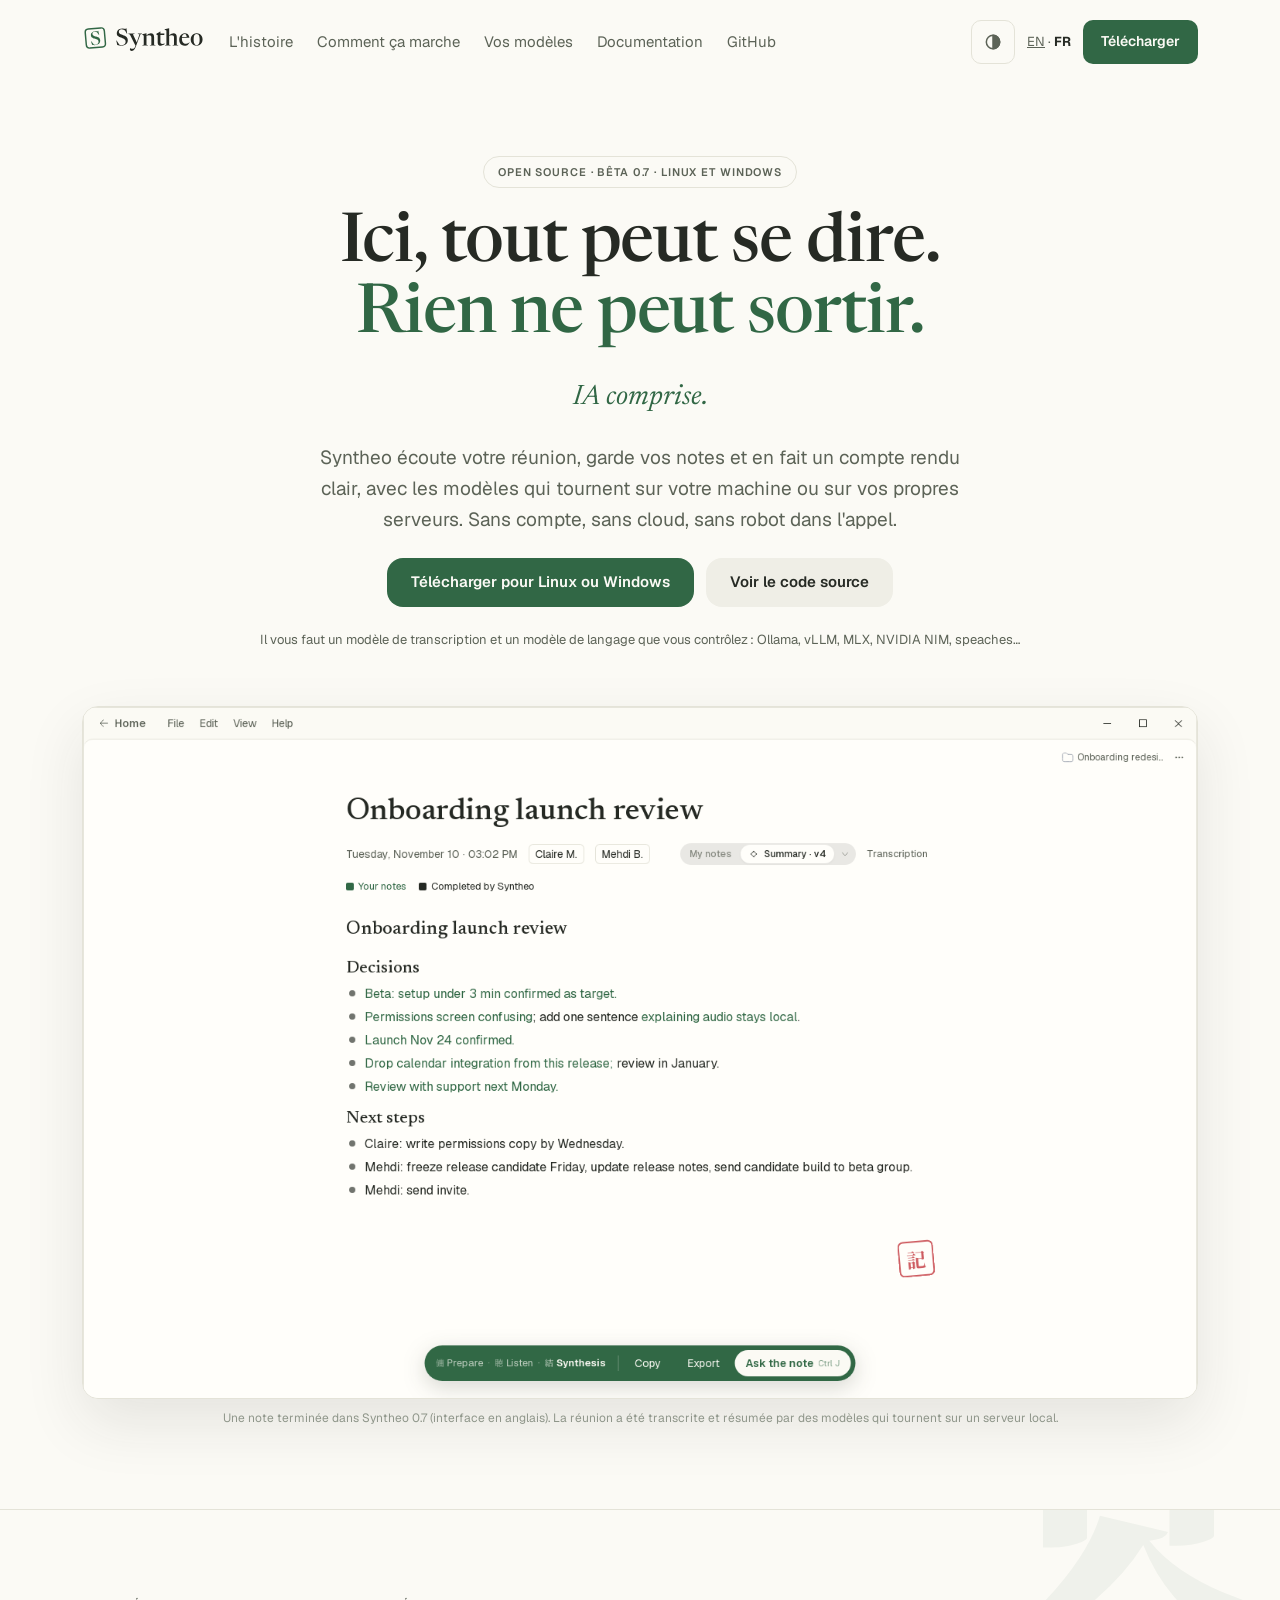
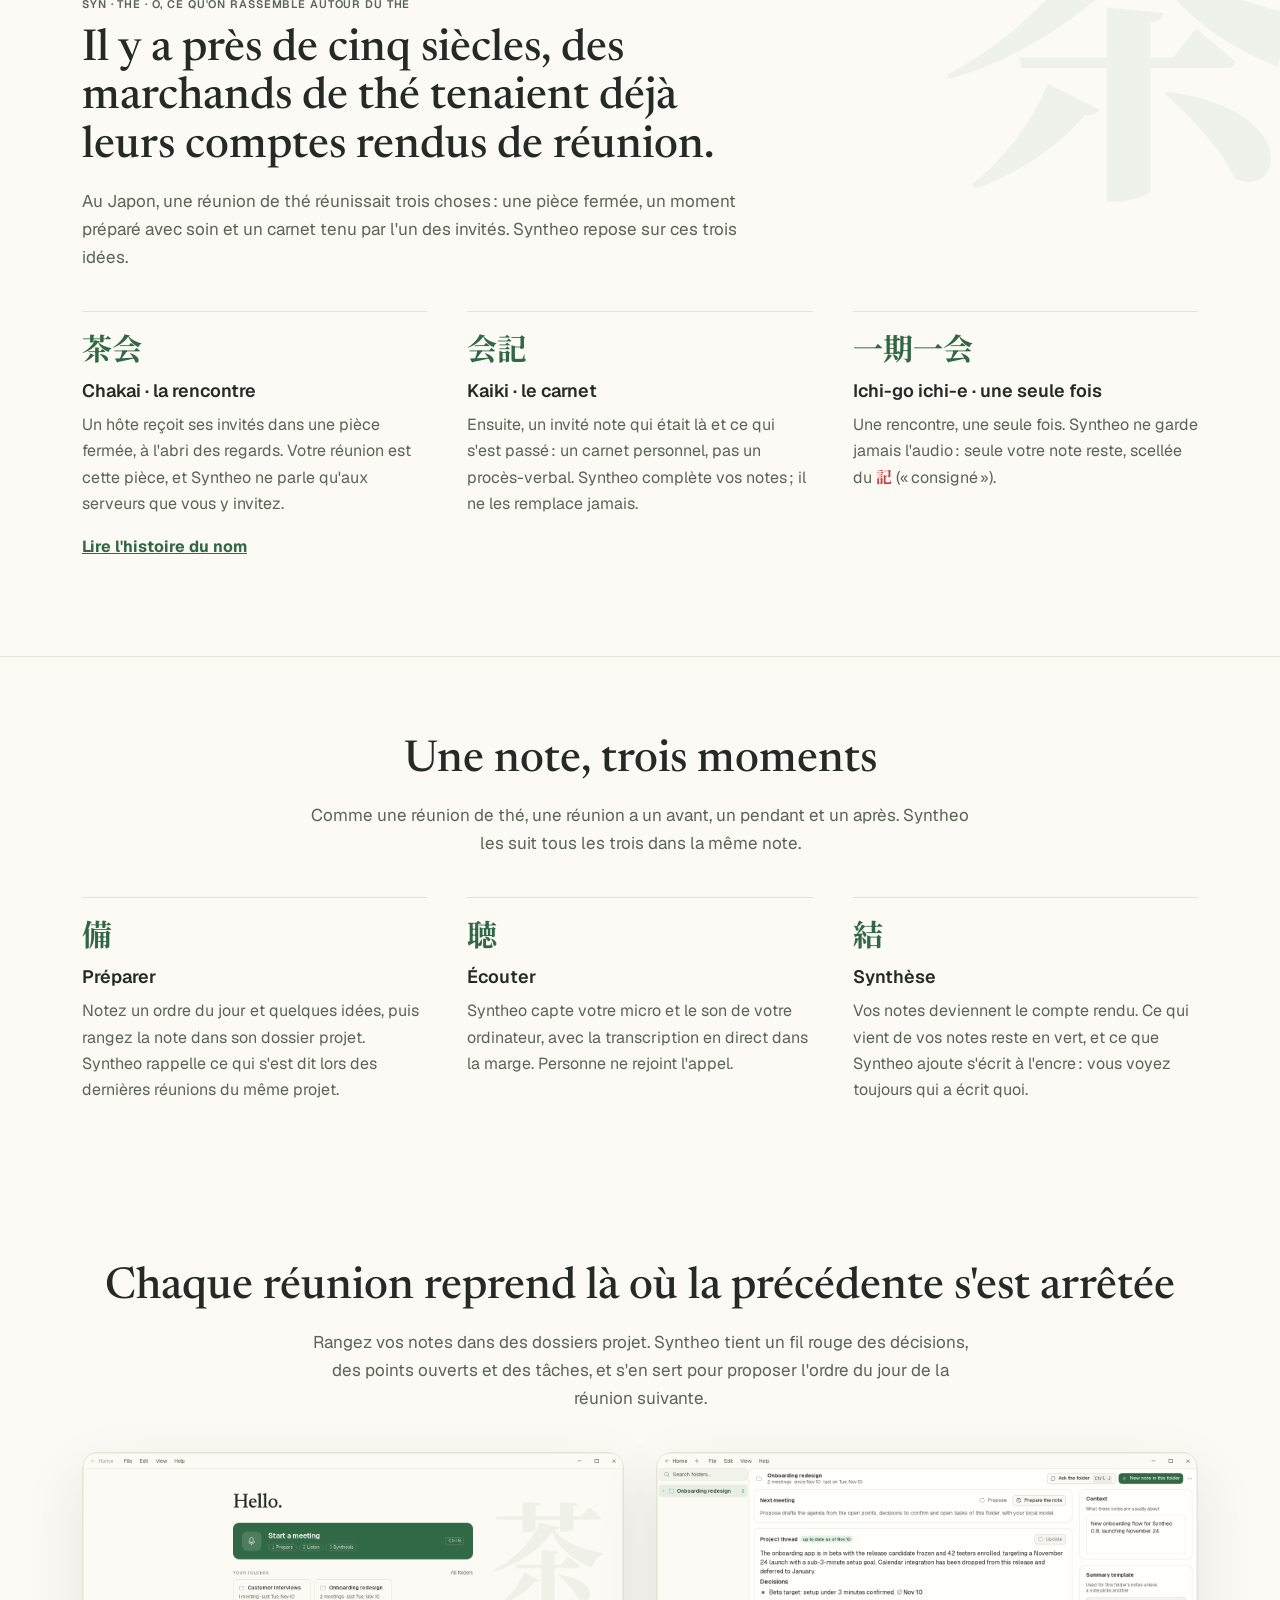
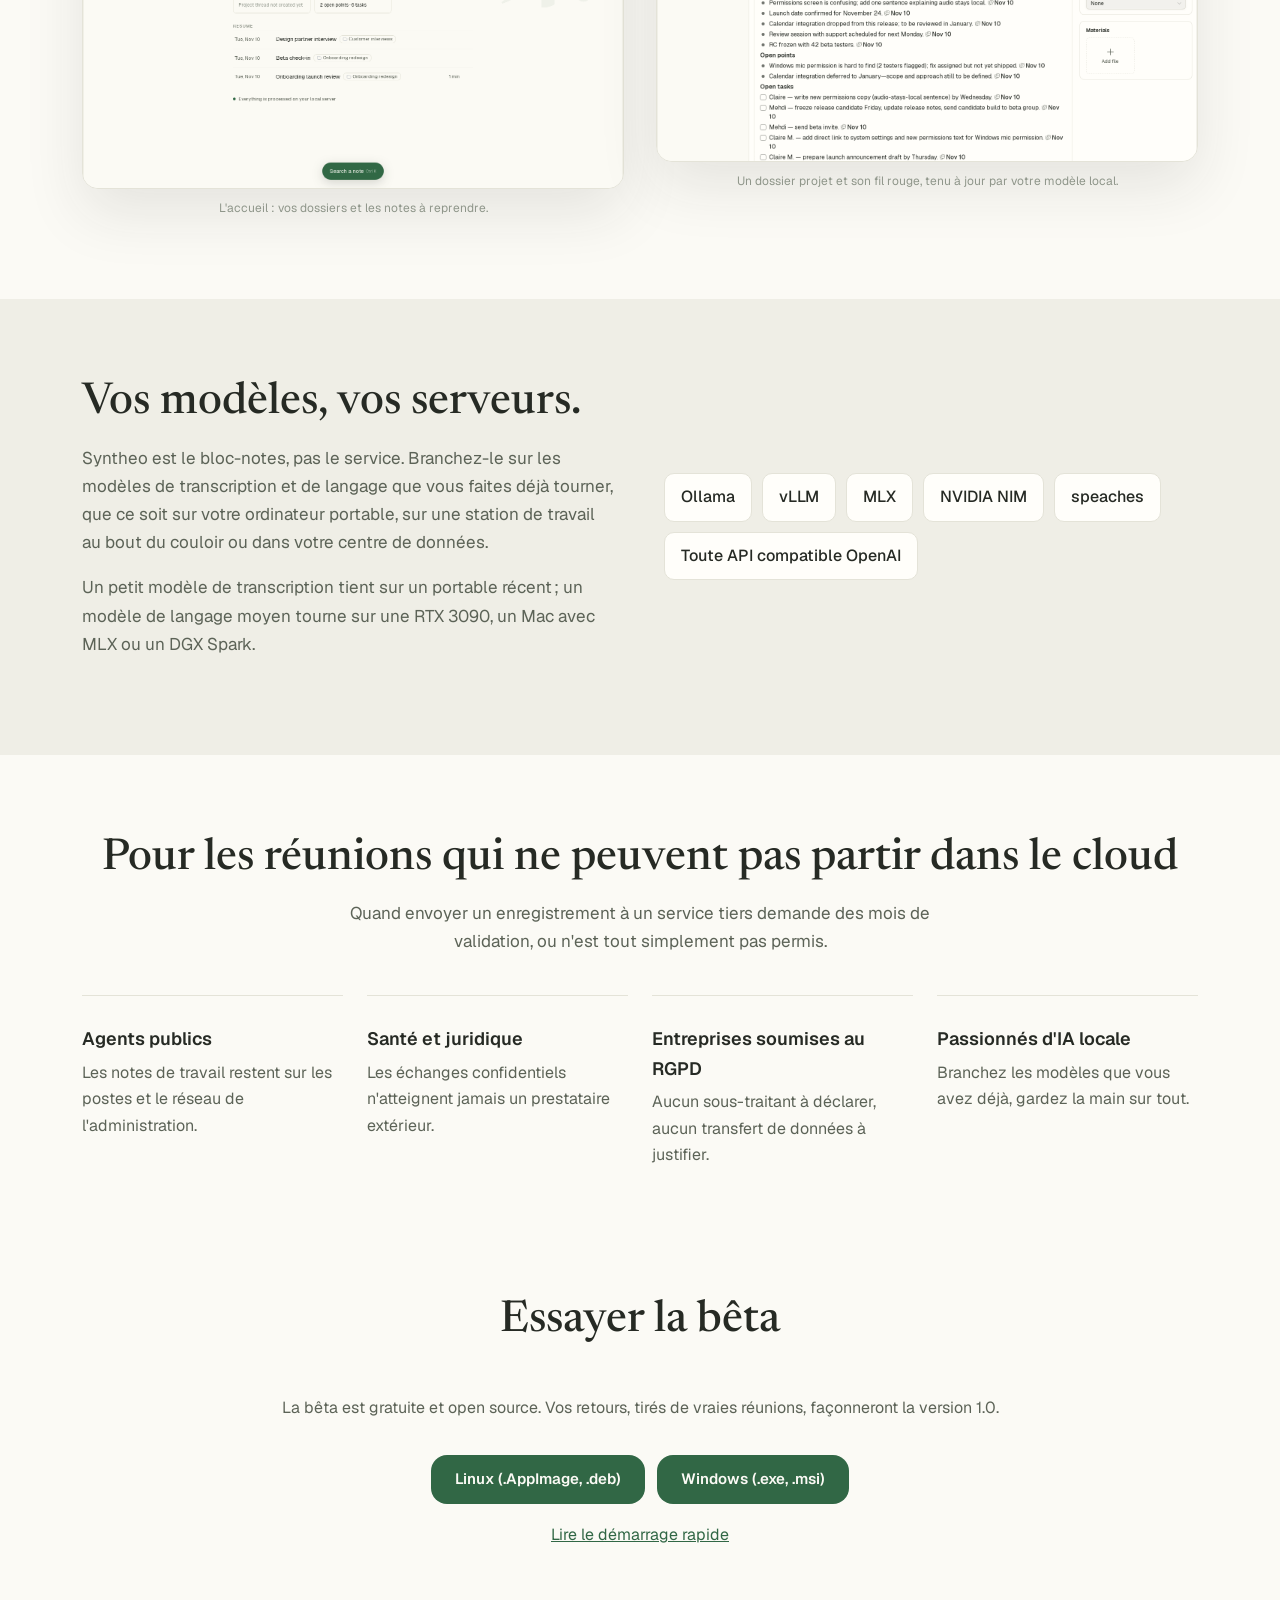
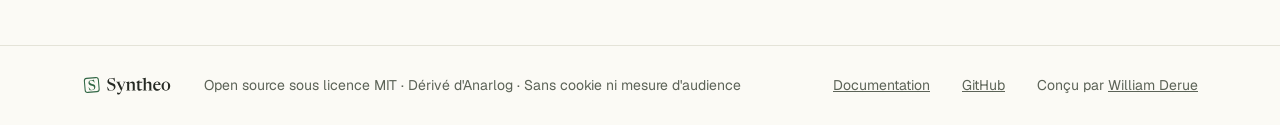
==== commit 3a60f416: "feat: vraies captures de Syntheo 0.7 et section dossiers projet La note terminée (claire et sombre, " ====
--- a/fr/index.html
+++ b/fr/index.html
@@ -24,7 +24,7 @@
 <meta name="theme-color" content="#316745">
 <link rel="icon" href="/assets/img/favicon.svg" type="image/svg+xml">
 <link rel="stylesheet" href="/assets/fonts/fonts.css">
-<link rel="stylesheet" href="/assets/css/site.css?v=2">
+<link rel="stylesheet" href="/assets/css/site.css?v=3">
 <script src="/assets/js/lang.js?v=2"></script>
 <script src="/assets/js/theme.js?v=2"></script>
 <script type="application/ld+json">
@@ -87,44 +87,11 @@
 </section>
 
 <section class="wrap preview" aria-label="Aperçu de l'application">
-  <div class="window">
-    <div class="window-bar" aria-hidden="true">
-      <span class="dot"></span><span class="dot"></span><span class="dot"></span>
-      <span class="title">Point hebdo RH · arrivées de novembre</span>
-    </div>
-    <div class="window-body">
-      <div class="note">
-        <div class="meta">mar. 29 oct. · 42 min · Claire M. · Mehdi B.</div>
-        <h2>Point hebdo RH · arrivées de novembre</h2>
-        <div class="legend">
-          <span><span class="sw sw-notes" aria-hidden="true"></span>Issu de vos notes</span>
-          <span><span class="sw sw-ai" aria-hidden="true"></span>Complété par Syntheo</span>
-        </div>
-        <h3>Décisions</h3>
-        <ul>
-          <li><span class="green">Accueil sur site décalé au jeudi 7 novembre</span>&#8239;: Claire réserve la salle et envoie l'ordre du jour d'ici lundi.</li>
-          <li><span class="green">Ordinateurs prêts</span> avant le premier jour&#8239;; la DSI a confirmé 4 postes sur 5, le cinquième arrive le 6.</li>
-        </ul>
-        <h3>Prochaines étapes</h3>
-        <ul>
-          <li>Mehdi envoie la liste des parrains aux chefs d'équipe (mercredi).</li>
-          <li>Claire rédige le courriel d'accueil et le fait circuler vendredi.</li>
-        </ul>
-      </div>
-      <aside class="margin-transcript" aria-label="Transcription en direct">
-        <span class="label">Transcription</span>
-        <p><strong>Claire</strong>On peut décaler l'accueil à jeudi&#8239;? La salle est prise mardi.</p>
-        <p><strong>Mehdi</strong>Jeudi, ça me va. J'envoie la liste des parrains avant.</p>
-        <p><strong>Claire</strong>Parfait, j'envoie l'ordre du jour lundi.</p>
-      </aside>
-    </div>
-    <div class="capsule" aria-hidden="true">
-      <span><span class="kanji">備</span>Préparer</span>
-      <span><span class="kanji">聴</span>Écouter</span>
-      <span class="on"><span class="kanji">結</span>Synthèse</span>
-    </div>
-  </div>
-  <p class="caption">Illustration d'une note terminée.</p>
+  <figure class="shot">
+    <img class="when-light" src="/assets/img/app-note-light.png" alt="Une note Syntheo terminée : décisions et prochaines étapes, avec en vert ce qui vient de vos notes et à l'encre ce que Syntheo a complété." width="1440" height="893">
+    <img class="when-dark" src="/assets/img/app-note-dark.png" alt="Une note Syntheo terminée : décisions et prochaines étapes, avec en vert ce qui vient de vos notes et à l'encre ce que Syntheo a complété." width="1440" height="893">
+  </figure>
+  <p class="caption">Une note terminée dans Syntheo 0.7 (interface en anglais). La réunion a été transcrite et résumée par des modèles qui tournent sur un serveur local.</p>
 </section>
 
 <section id="tea" class="tea section" aria-labelledby="tea-title">
@@ -176,6 +143,21 @@
   </div>
 </section>
 
+<section id="folders" class="wrap section" aria-labelledby="folders-title">
+  <h2 id="folders-title" class="section-title center">Chaque réunion reprend là où la précédente s'est arrêtée</h2>
+  <p class="intro center">Rangez vos notes dans des dossiers projet. Syntheo tient un fil rouge des décisions, des points ouverts et des tâches, et s'en sert pour proposer l'ordre du jour de la réunion suivante.</p>
+  <div class="shots-2">
+    <figure>
+      <div class="shot"><img src="/assets/img/app-home.png" alt="Écran d'accueil de Syntheo : démarrer une réunion, vos dossiers et les notes à reprendre." width="1440" height="893" loading="lazy"></div>
+      <figcaption class="caption">L'accueil : vos dossiers et les notes à reprendre.</figcaption>
+    </figure>
+    <figure>
+      <div class="shot"><img src="/assets/img/app-folder.png" alt="Un dossier projet dans Syntheo : le fil rouge avec les décisions, les points ouverts et les tâches, chacun relié à sa réunion." width="1440" height="822" loading="lazy"></div>
+      <figcaption class="caption">Un dossier projet et son fil rouge, tenu à jour par votre modèle local.</figcaption>
+    </figure>
+  </div>
+</section>
+
 <section id="models" class="models section" aria-labelledby="models-title">
   <div class="wrap">
     <div class="text">
--- a/assets/css/site.css
+++ b/assets/css/site.css
@@ -92,12 +92,12 @@
 .green { color: var(--primary); }
 
 /* Logo clair / sombre */
-img.logo-dark { display: none; }
-:root[data-theme="dark"] img.logo-light { display: none; }
-:root[data-theme="dark"] img.logo-dark { display: block; }
+img.logo-dark, img.when-dark { display: none; }
+:root[data-theme="dark"] img.logo-light, :root[data-theme="dark"] img.when-light { display: none; }
+:root[data-theme="dark"] img.logo-dark, :root[data-theme="dark"] img.when-dark { display: block; }
 @media (prefers-color-scheme: dark) {
-  :root:not([data-theme="light"]) img.logo-light { display: none; }
-  :root:not([data-theme="light"]) img.logo-dark { display: block; }
+  :root:not([data-theme="light"]) img.logo-light, :root:not([data-theme="light"]) img.when-light { display: none; }
+  :root:not([data-theme="light"]) img.logo-dark, :root:not([data-theme="light"]) img.when-dark { display: block; }
 }
 
 /* Sélecteur de thème : automatique, clair, sombre */
@@ -202,3 +202,11 @@
 .site-footer img { height: 22px; width: auto; }
 .site-footer .grow { flex-grow: 1; }
 .site-footer a { color: var(--muted-foreground); }
+
+/* Captures de l'application */
+.shot { margin: 0; border: 1px solid var(--border); border-radius: 16px; overflow: hidden; background: var(--card); box-shadow: 0 24px 60px rgba(38, 42, 36, 0.10); }
+.shot img { display: block; width: 100%; height: auto; }
+.shot img.when-dark { display: none; }
+.shots-2 { display: grid; grid-template-columns: repeat(2, minmax(0, 1fr)); gap: 32px; align-items: start; }
+.shots-2 figure { margin: 0; }
+@media (max-width: 800px) { .shots-2 { grid-template-columns: minmax(0, 1fr); } }
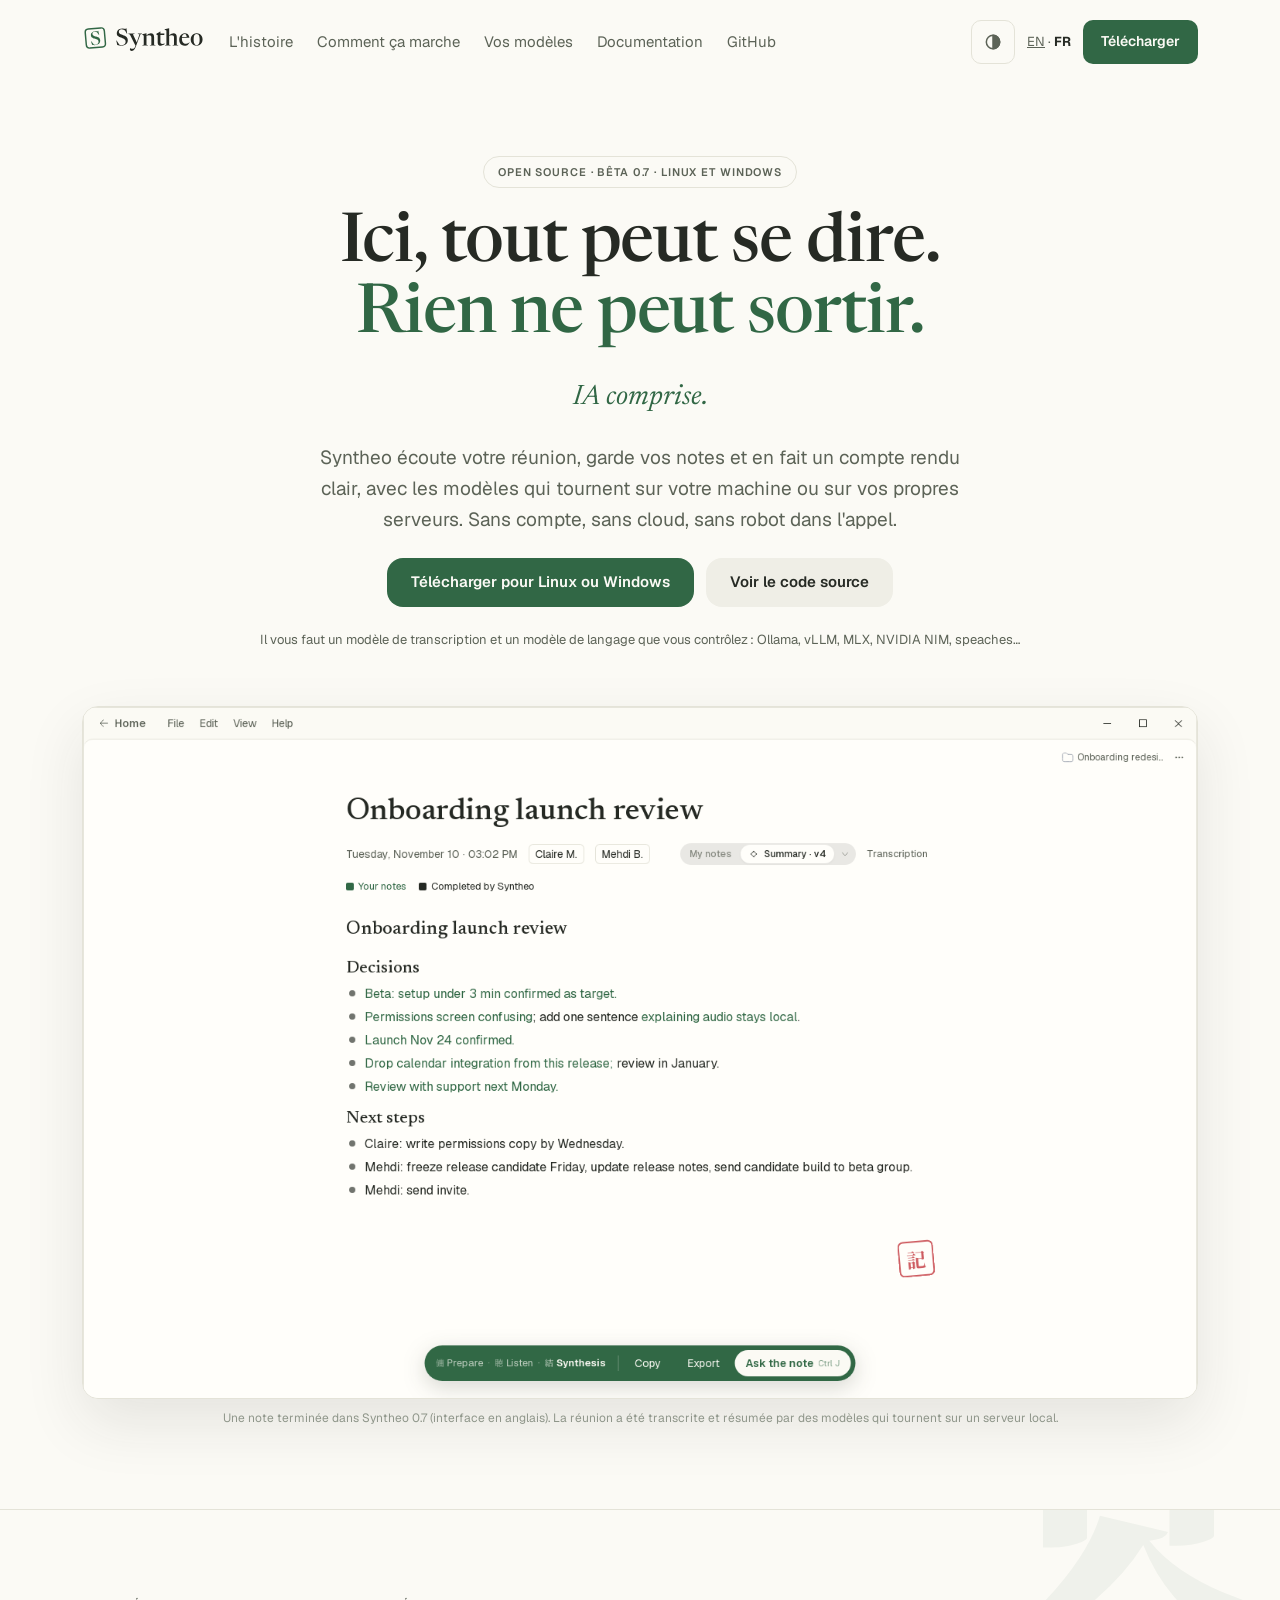
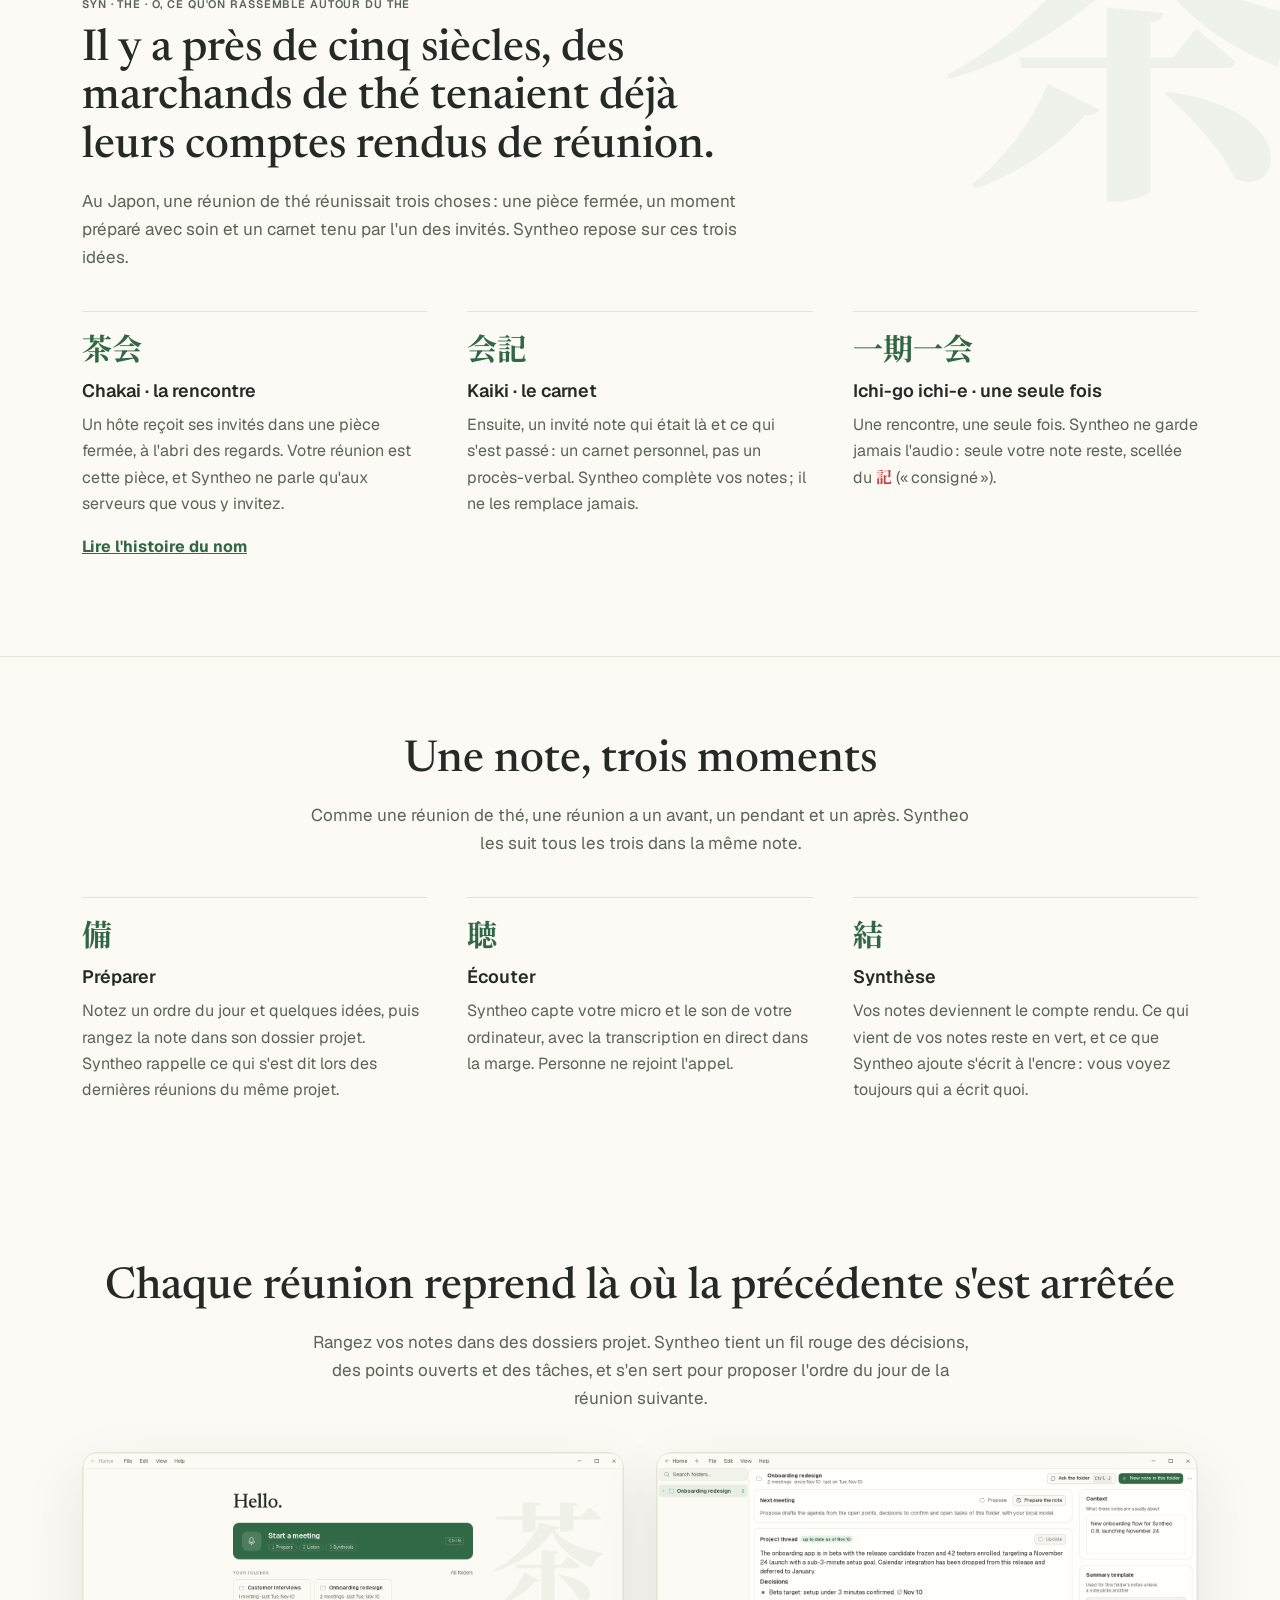
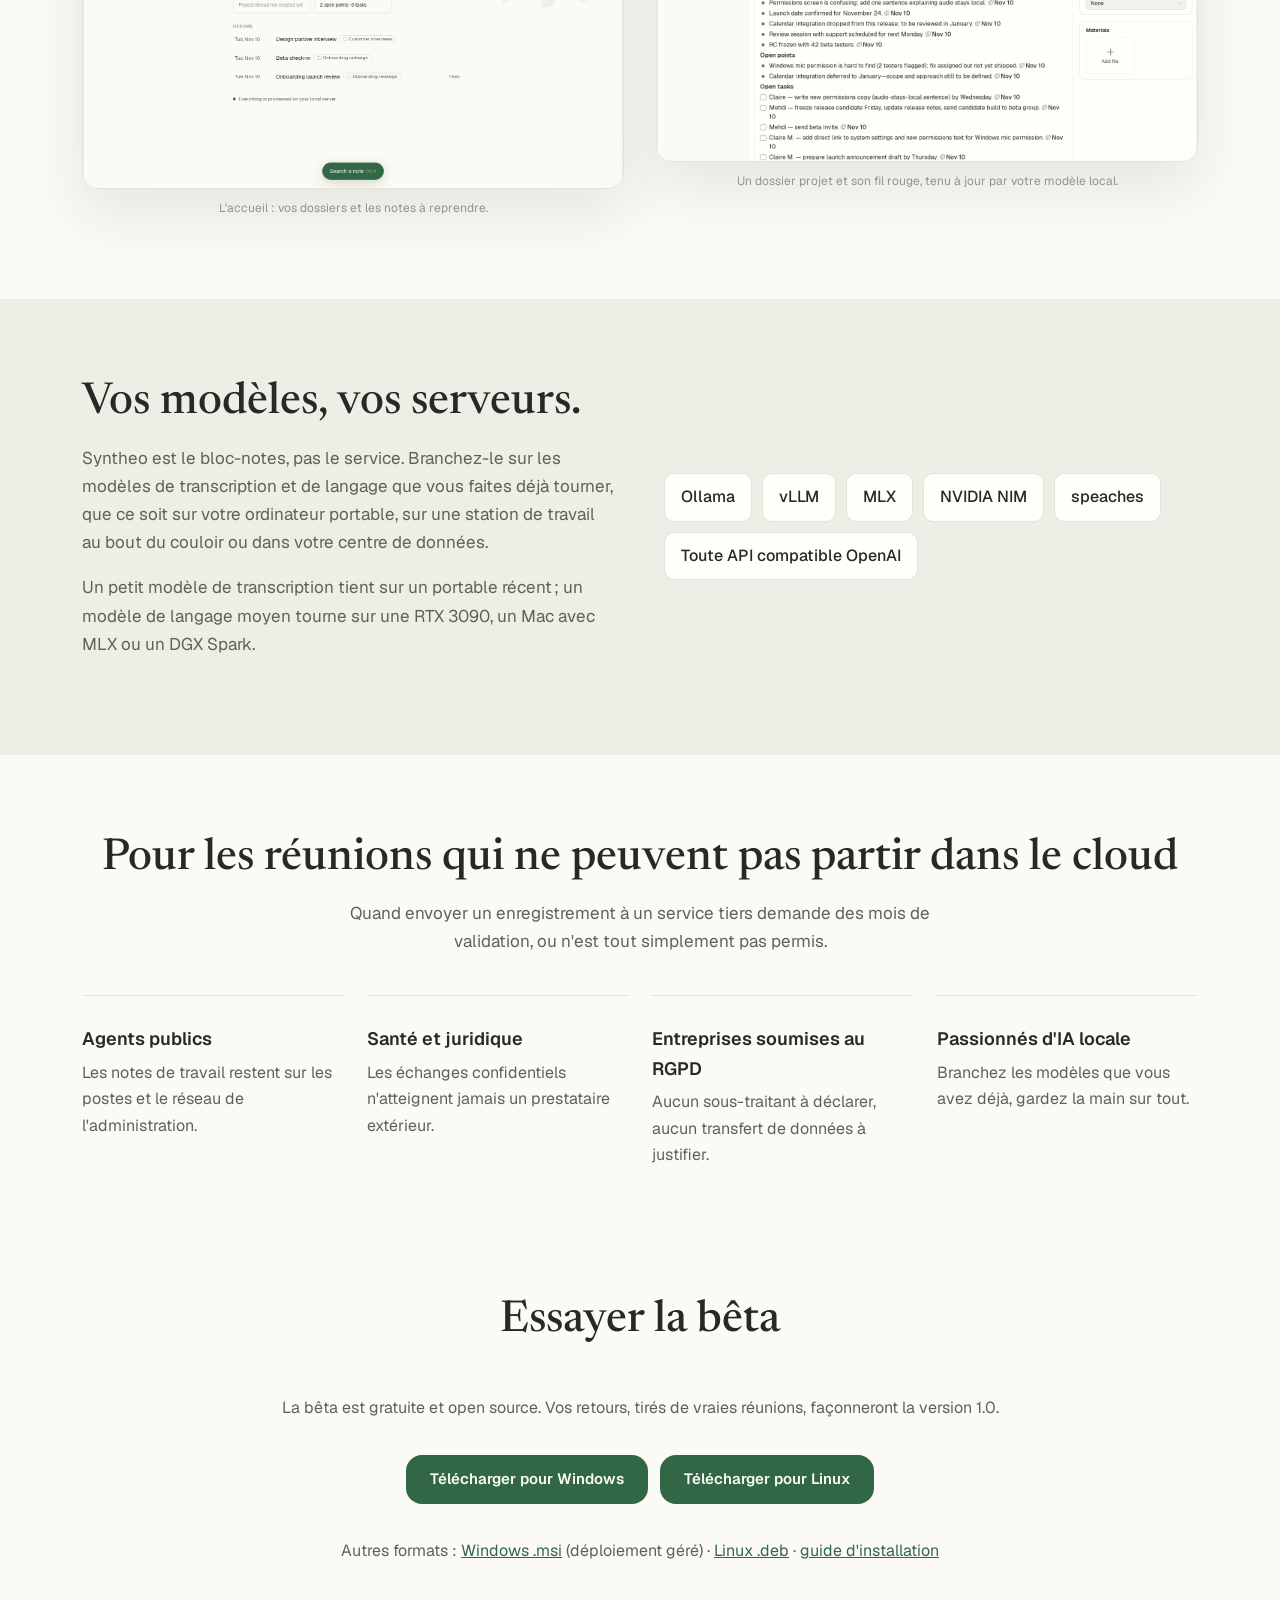
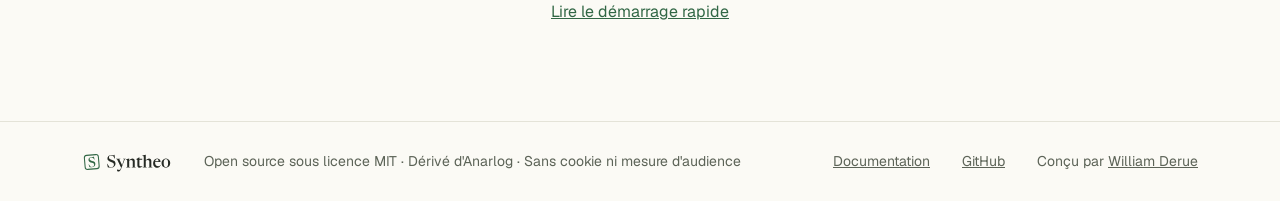
==== commit 75d4ab6d: "fix: boutons de téléchargement directs (installeur Windows, AppImage) Les boutons menaient à la page" ====
--- a/fr/index.html
+++ b/fr/index.html
@@ -186,9 +186,10 @@
   <h2 id="download-title" class="section-title">Essayer la bêta</h2>
   <p class="muted">La bêta est gratuite et open source. Vos retours, tirés de vraies réunions, façonneront la version 1.0.</p>
   <div class="actions">
-    <a class="btn btn-primary" href="https://github.com/WillIsback/Syntheo/releases/latest">Linux (.AppImage, .deb)</a>
-    <a class="btn btn-primary" href="https://github.com/WillIsback/Syntheo/releases/latest">Windows (.exe, .msi)</a>
-  </div>
+    <a class="btn btn-primary" href="https://github.com/WillIsback/Syntheo/releases/latest/download/Syntheo-windows-x64-setup.exe">Télécharger pour Windows</a>
+    <a class="btn btn-primary" href="https://github.com/WillIsback/Syntheo/releases/latest/download/Syntheo-linux-x86_64.AppImage">Télécharger pour Linux</a>
+  </div>
+  <p class="muted">Autres formats : <a href="https://github.com/WillIsback/Syntheo/releases/latest/download/Syntheo-windows-x64.msi">Windows .msi</a> (déploiement géré) · <a href="https://github.com/WillIsback/Syntheo/releases/latest/download/Syntheo-linux-amd64.deb">Linux .deb</a> · <a href="https://docs.syntheo.studio/fr/desktop-installation">guide d'installation</a></p>
   <a href="https://docs.syntheo.studio/quickstart">Lire le démarrage rapide</a>
 </section>
 </main>
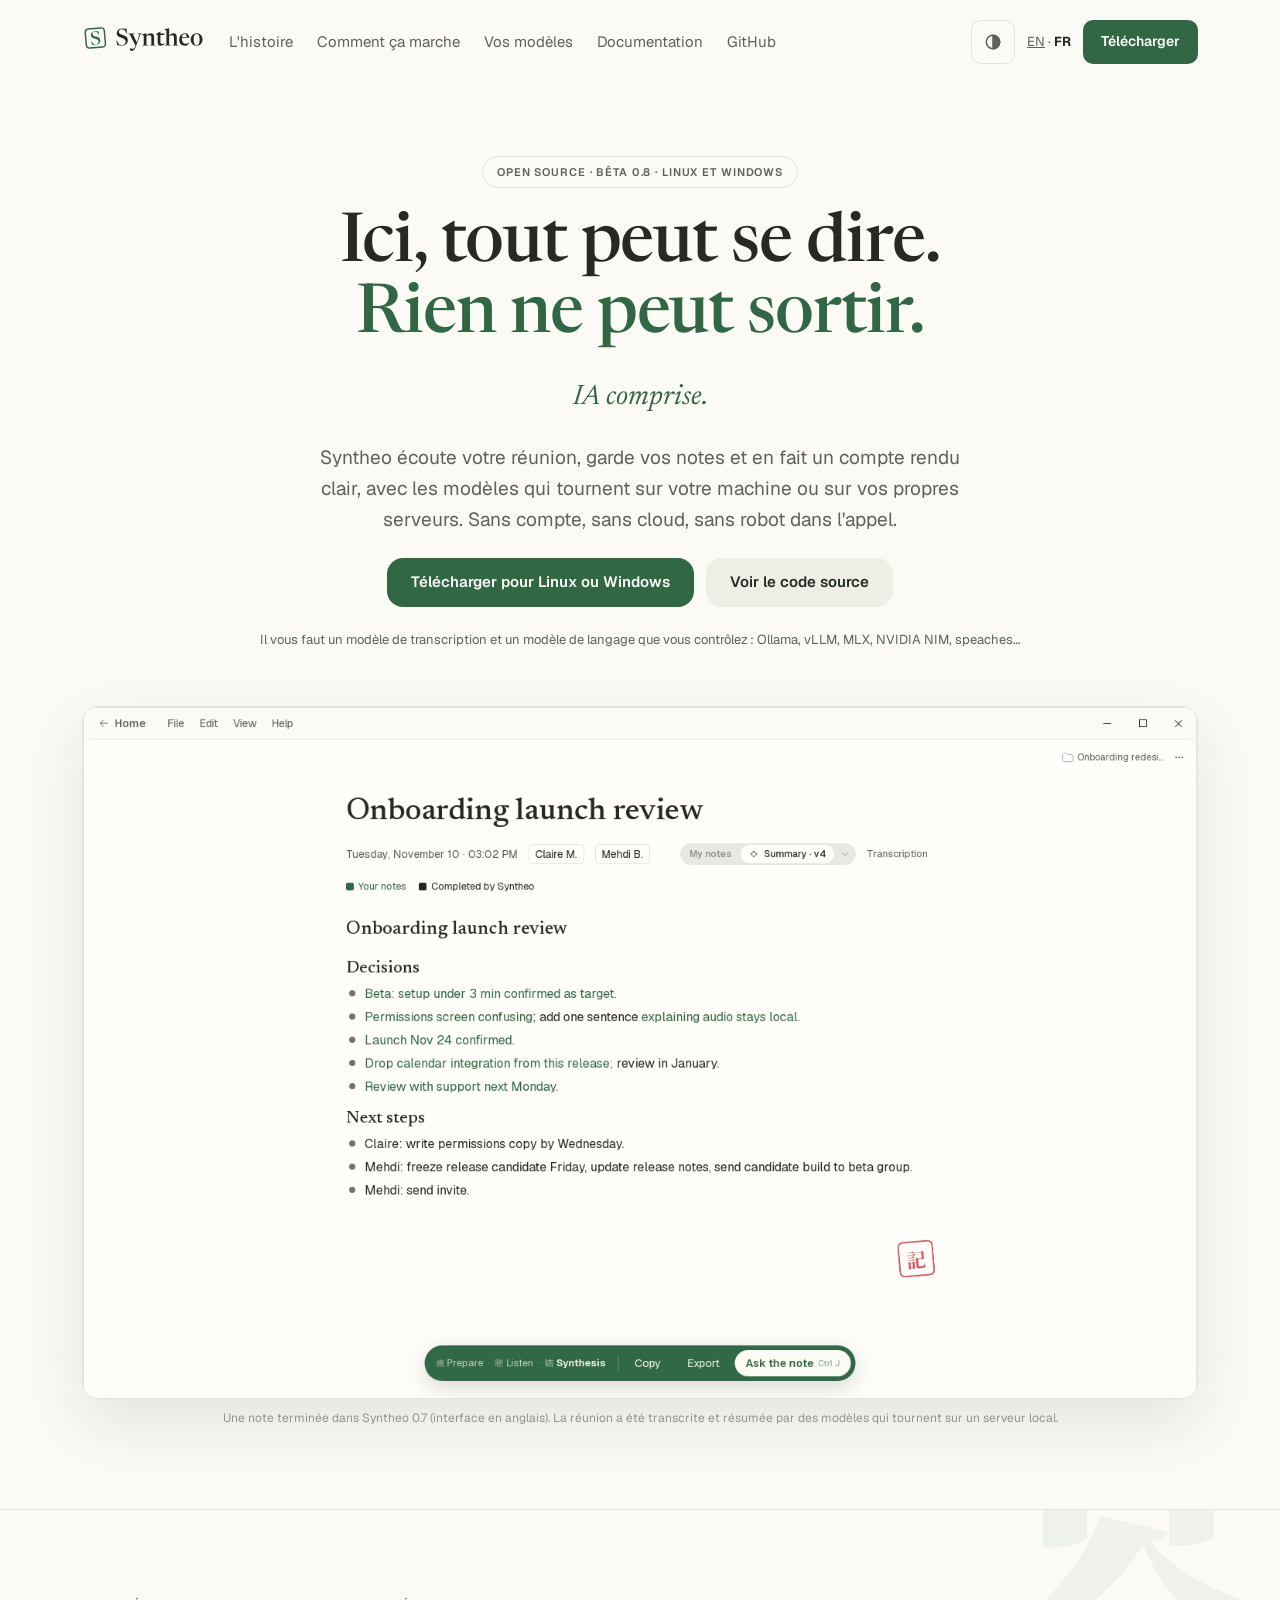
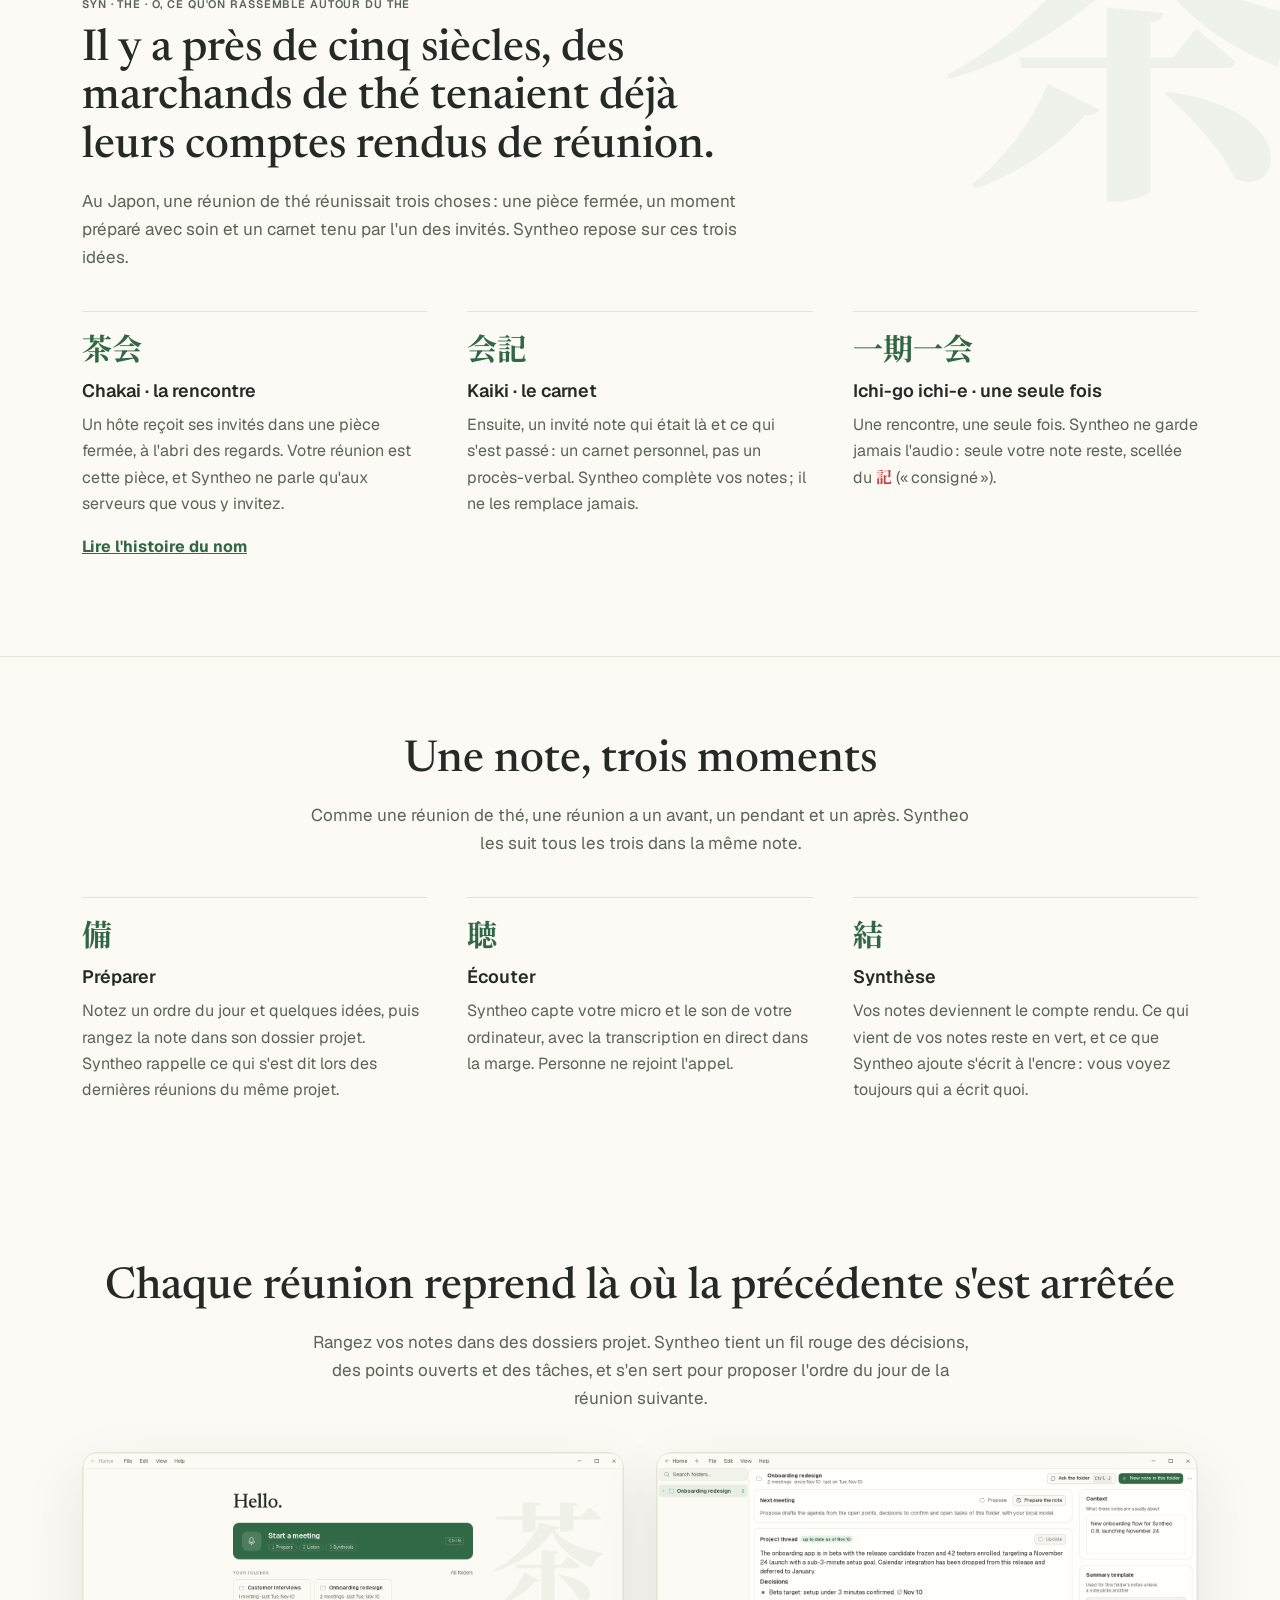
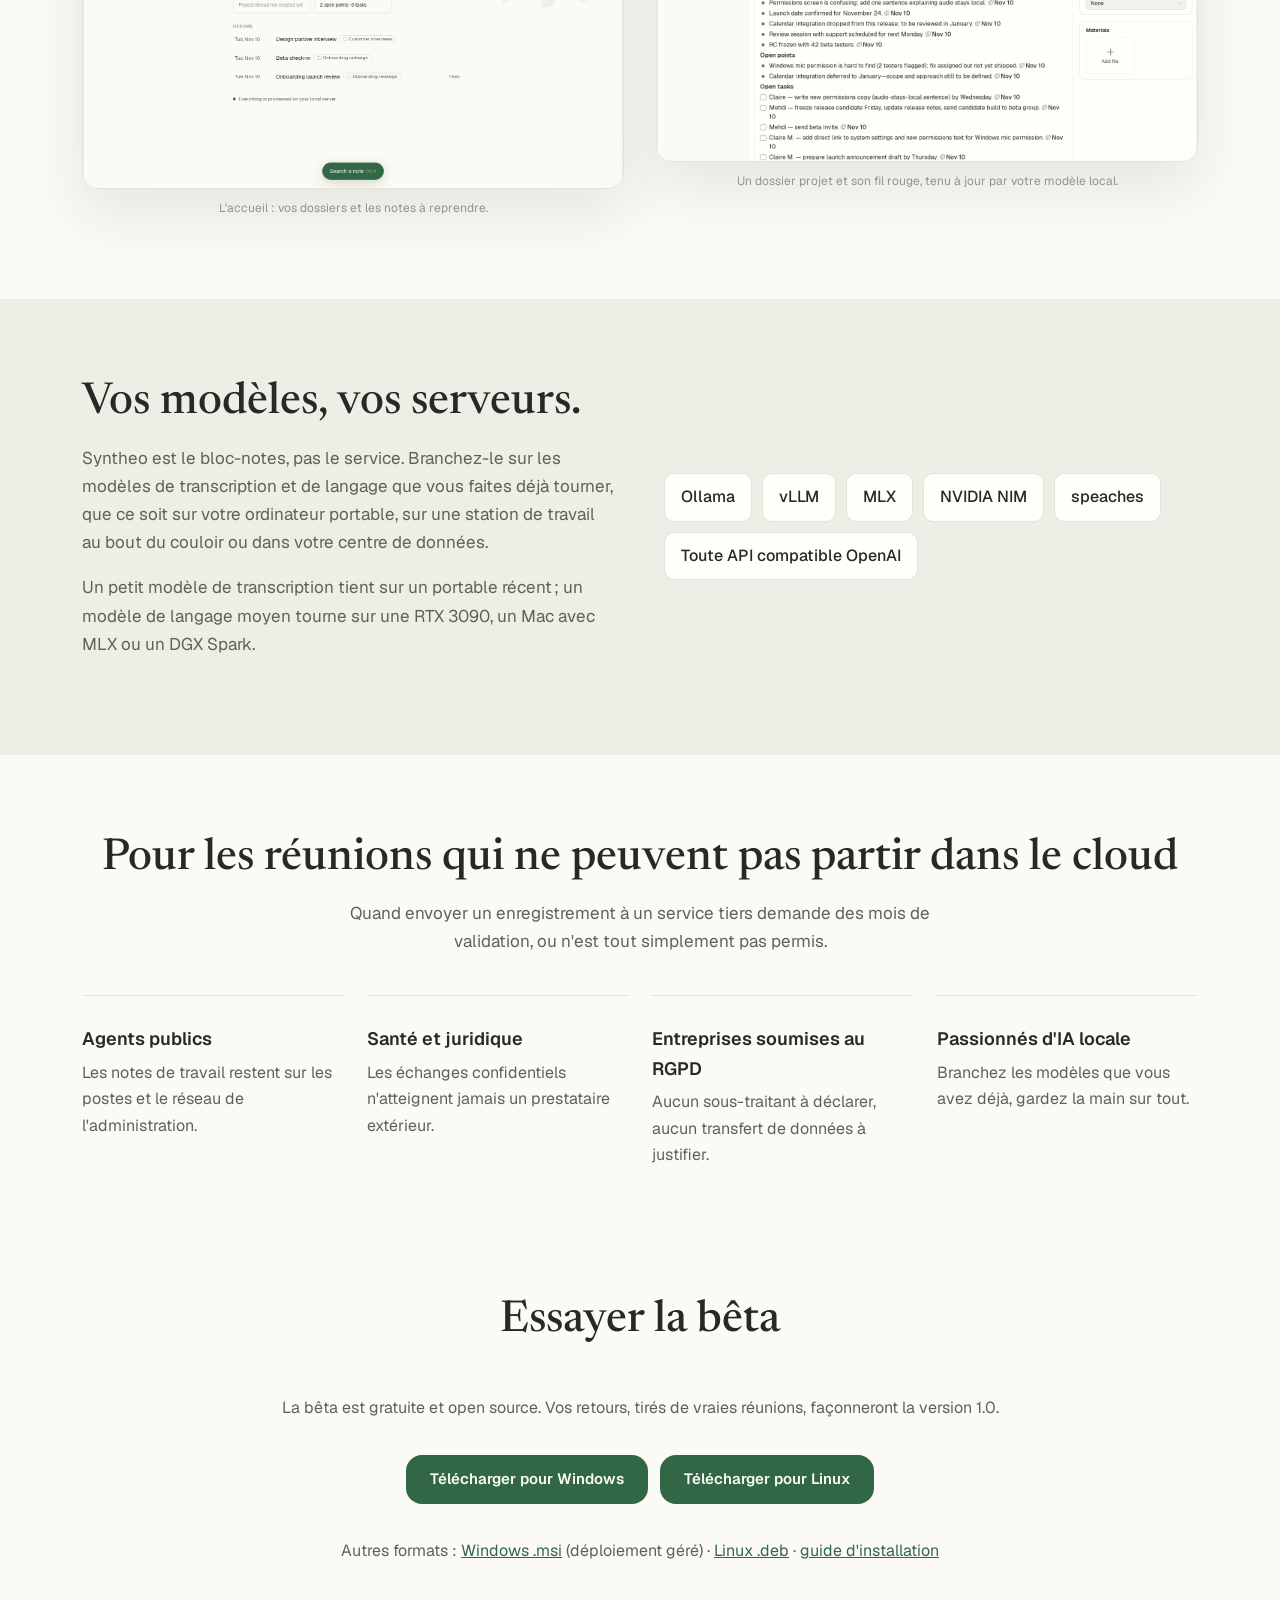
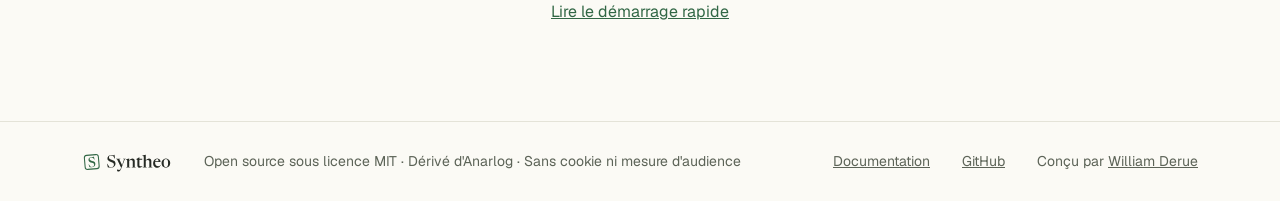
==== commit 0db6133e: "fix: page d'accueil, bêta 0.8 et version 0.8.1 (#2) Co-Authored-By: Claude Opus 5.5 <noreply@anthrop" ====
--- a/fr/index.html
+++ b/fr/index.html
@@ -40,7 +40,7 @@
   "license": "https://opensource.org/licenses/MIT",
   "isAccessibleForFree": true,
   "offers": { "@type": "Offer", "price": "0", "priceCurrency": "EUR" },
-  "softwareVersion": "0.7.0",
+  "softwareVersion": "0.8.1",
   "downloadUrl": "https://github.com/WillIsback/Syntheo/releases/latest",
   "codeRepository": "https://github.com/WillIsback/Syntheo",
   "author": { "@type": "Person", "name": "William Derue", "url": "https://www.willisback.fr/About" }
@@ -75,7 +75,7 @@
 
 <main id="main">
 <section class="narrow hero">
-  <span class="pill">Open source · Bêta 0.7 · Linux et Windows</span>
+  <span class="pill">Open source · Bêta 0.8 · Linux et Windows</span>
   <h1>Ici, tout peut se dire.<br> <span class="green">Rien ne peut sortir.</span></h1>
   <p class="kicker">IA comprise.</p>
   <p class="lead">Syntheo écoute votre réunion, garde vos notes et en fait un compte rendu clair, avec les modèles qui tournent sur votre machine ou sur vos propres serveurs. Sans compte, sans cloud, sans robot dans l'appel.</p>
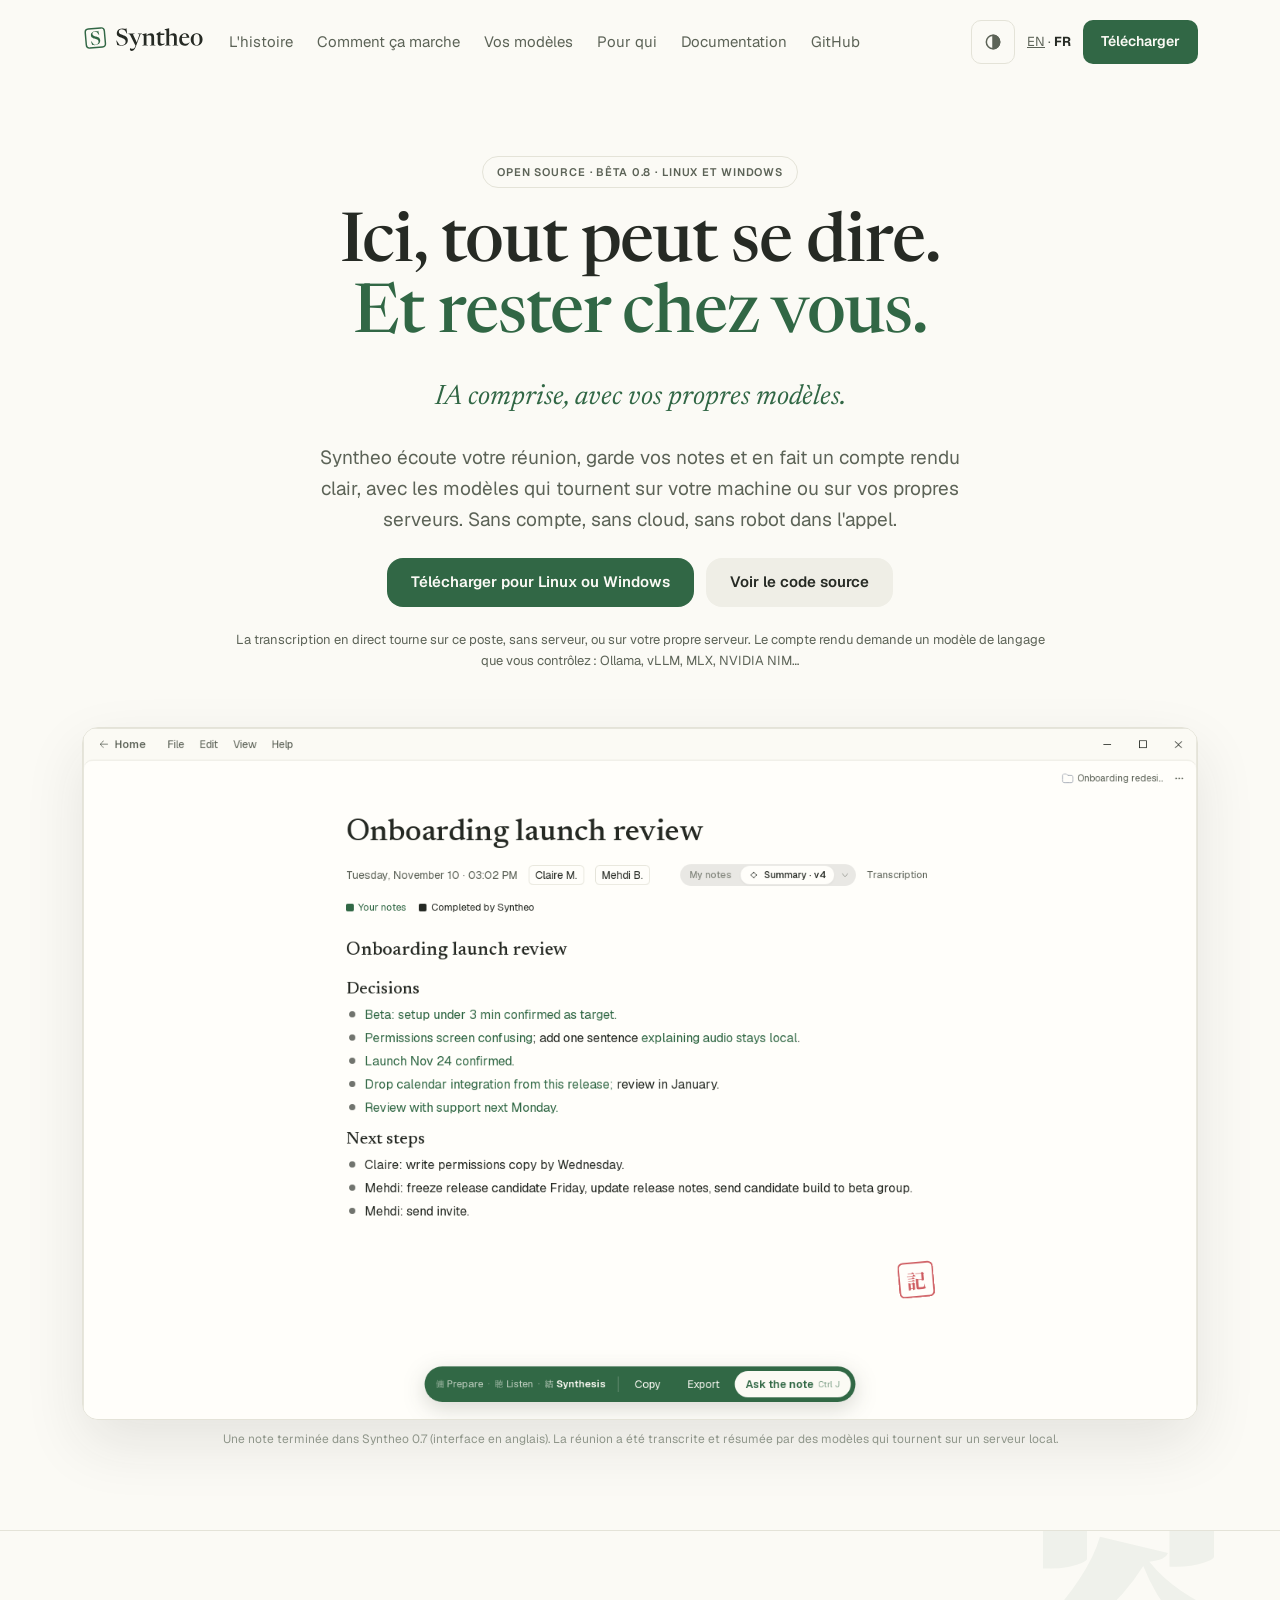
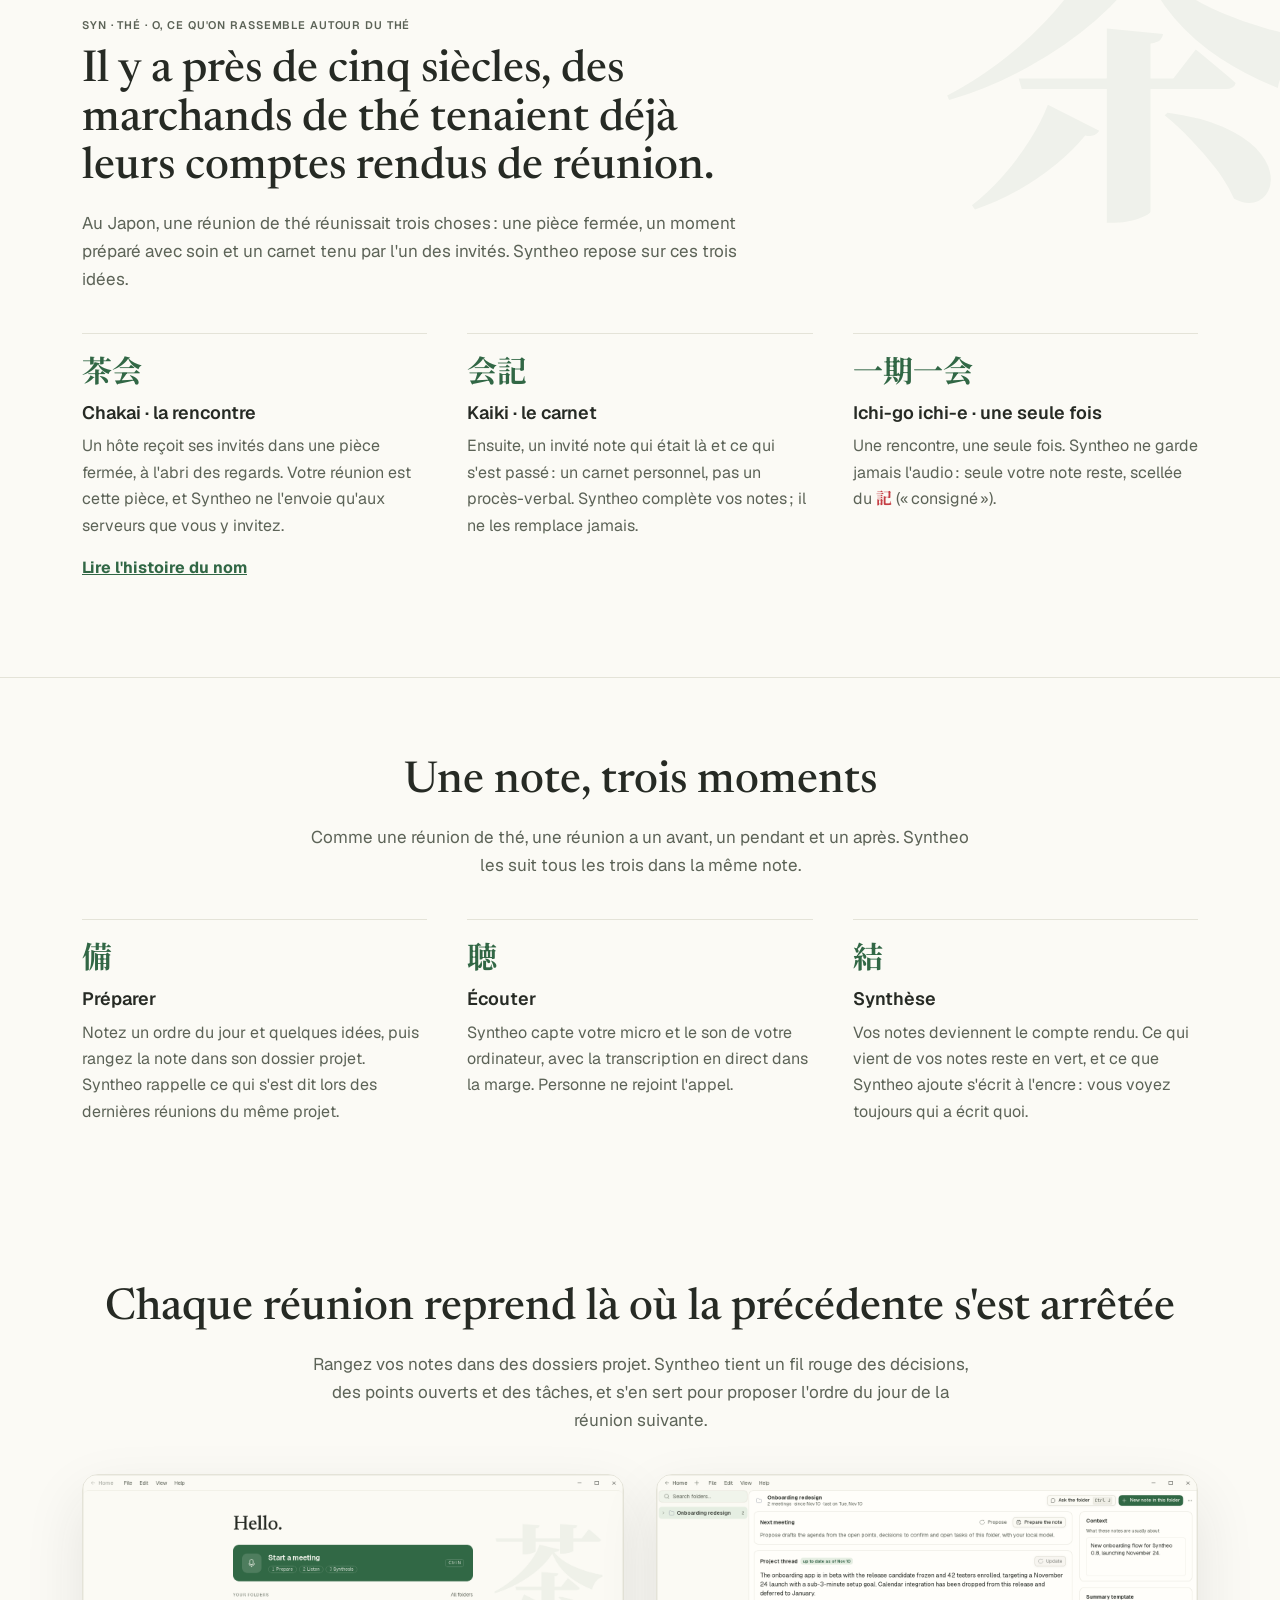
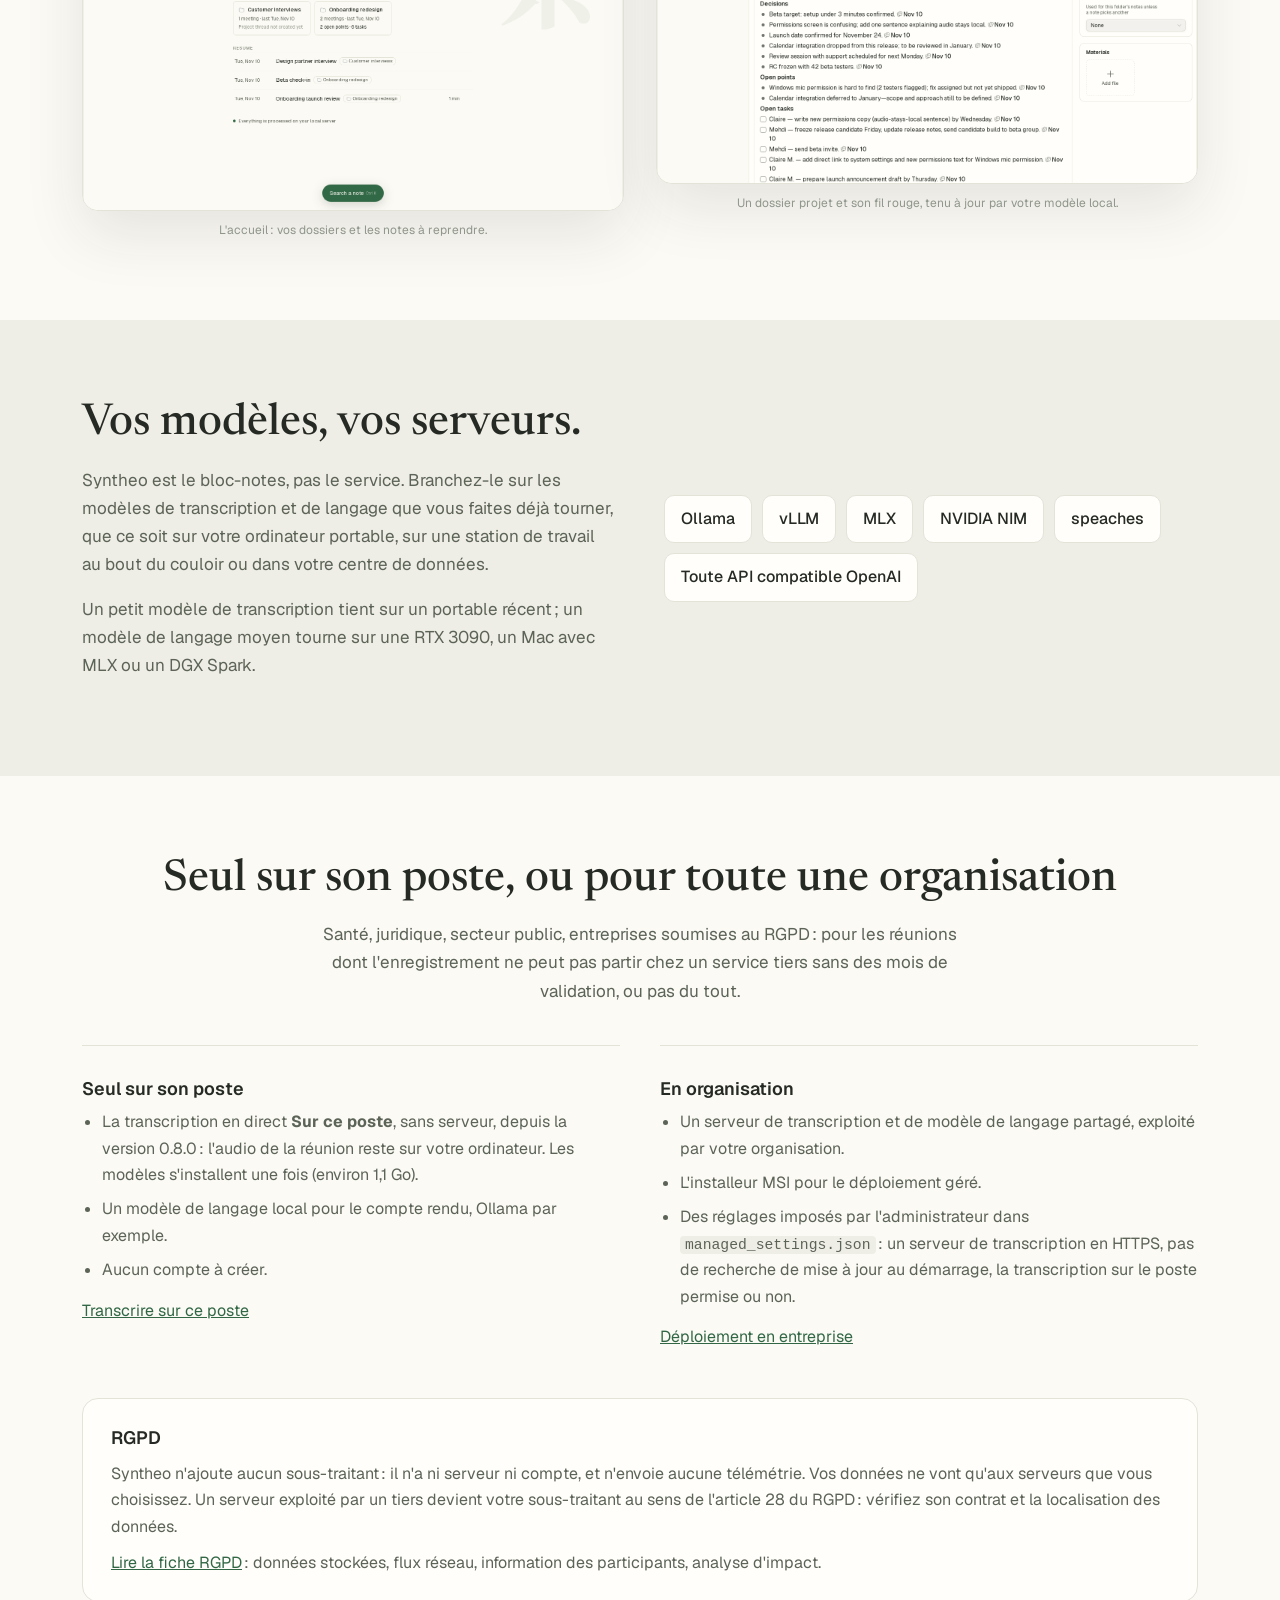
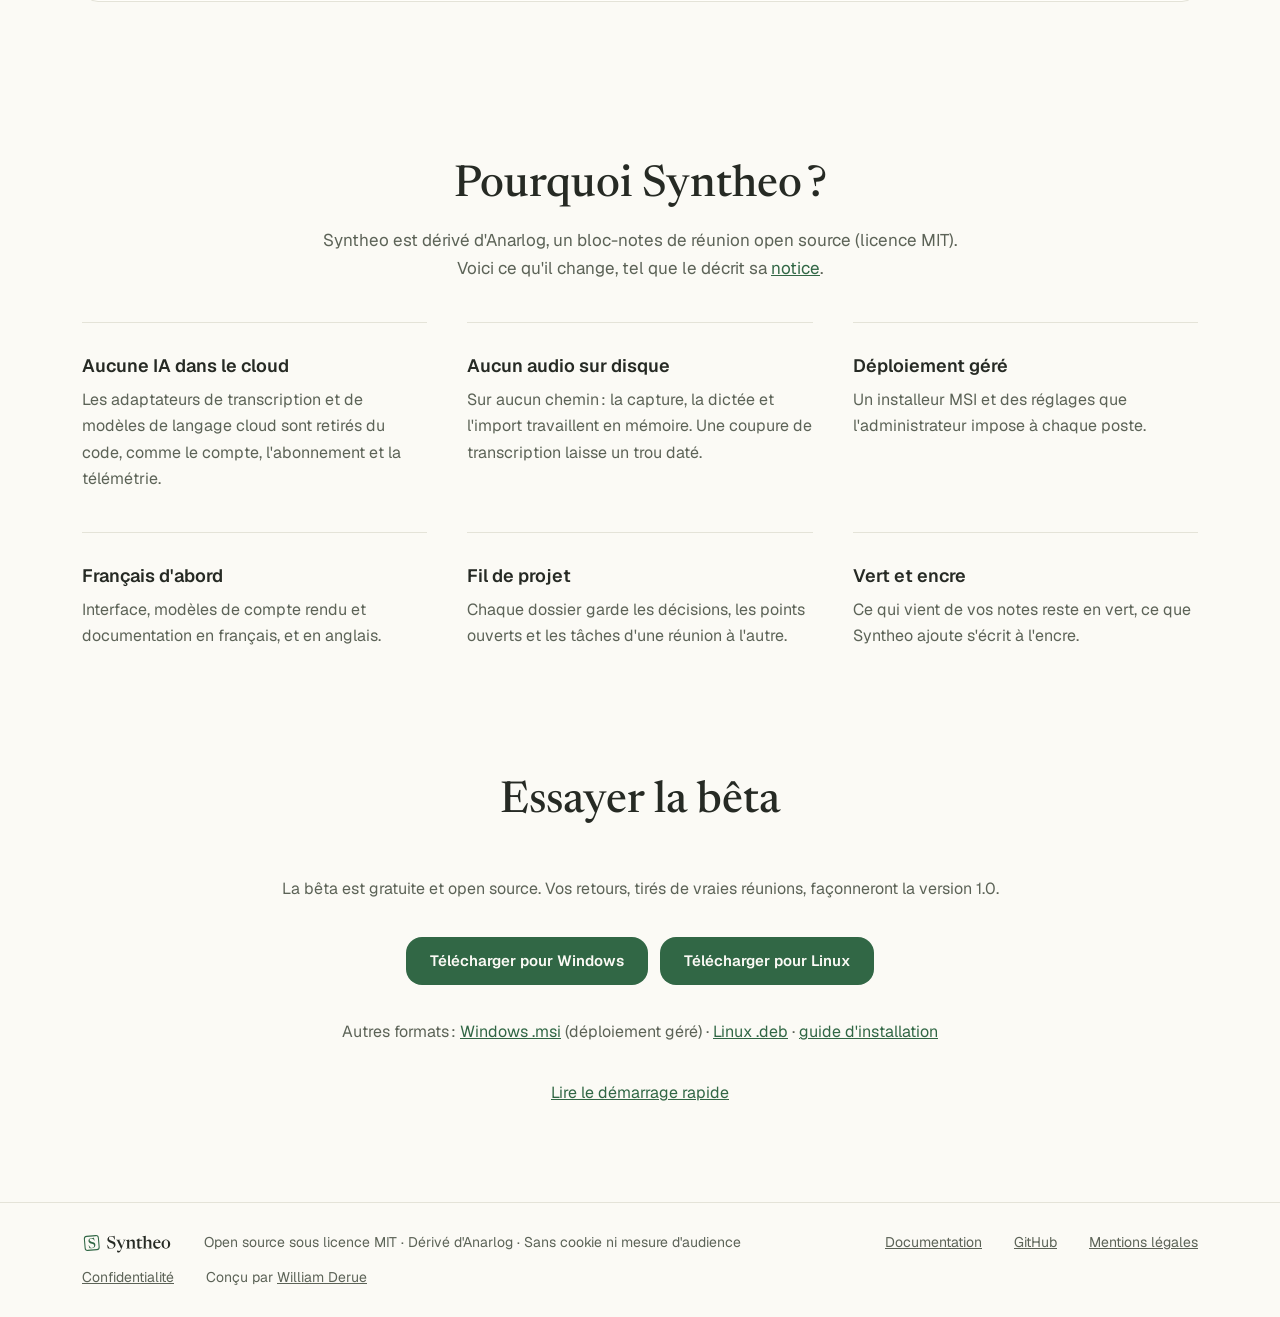
==== commit d68b1236: "fix: promesses RGPD, deux publics, différenciation et mentions légales (#4, #5) Page d'accueil (EN e" ====
--- a/fr/index.html
+++ b/fr/index.html
@@ -3,8 +3,8 @@
 <head>
 <meta charset="utf-8">
 <meta name="viewport" content="width=device-width, initial-scale=1">
-<title>Syntheo · Le bloc-notes de réunion par IA qui ne quitte pas votre machine</title>
-<meta name="description" content="Syntheo est un bloc-notes de réunion open source : il transcrit et rédige le compte rendu avec les modèles d'IA que vous hébergez. Sans compte, sans cloud, sans robot dans l'appel. Linux et Windows.">
+<title>Syntheo · Le bloc-notes de réunion par IA, avec vos propres modèles</title>
+<meta name="description" content="Syntheo est un bloc-notes de réunion open source : il transcrit et rédige le compte rendu avec les modèles d'IA que vous hébergez. Sans compte, sans cloud, sans robot dans l'appel. Linux et Windows.">
 <link rel="canonical" href="https://syntheo.studio/fr/">
 <link rel="alternate" hreflang="en" href="https://syntheo.studio/">
 <link rel="alternate" hreflang="fr" href="https://syntheo.studio/fr/">
@@ -14,18 +14,18 @@
 <meta property="og:locale" content="fr_FR">
 <meta property="og:locale:alternate" content="en_US">
 <meta property="og:url" content="https://syntheo.studio/fr/">
-<meta property="og:title" content="Ici, tout peut se dire. Rien ne peut sortir. IA comprise.">
+<meta property="og:title" content="Ici, tout peut se dire. Et rester chez vous. IA comprise, avec vos propres modèles.">
 <meta property="og:description" content="Des comptes rendus de réunion open source, transcrits et rédigés par les modèles que vous hébergez. Sans compte, sans cloud, sans robot dans l'appel.">
-<meta property="og:image" content="https://syntheo.studio/assets/img/og-fr.png">
+<meta property="og:image" content="https://syntheo.studio/assets/img/og-fr.png?v=2">
 <meta property="og:image:width" content="1200">
 <meta property="og:image:height" content="630">
-<meta property="og:image:alt" content="Ici, tout peut se dire. Rien ne peut sortir. IA comprise.">
+<meta property="og:image:alt" content="Ici, tout peut se dire. Et rester chez vous. IA comprise, avec vos propres modèles.">
 <meta name="twitter:card" content="summary_large_image">
 <meta name="theme-color" content="#316745">
 <link rel="icon" href="/assets/img/favicon.svg" type="image/svg+xml">
 <link rel="stylesheet" href="/assets/fonts/fonts.css">
-<link rel="stylesheet" href="/assets/css/site.css?v=3">
-<script src="/assets/js/lang.js?v=2"></script>
+<link rel="stylesheet" href="/assets/css/site.css?v=4">
+<script src="/assets/js/lang.js?v=3"></script>
 <script src="/assets/js/theme.js?v=2"></script>
 <script type="application/ld+json">
 {
@@ -59,11 +59,12 @@
     <a href="#tea">L'histoire</a>
     <a href="#how">Comment ça marche</a>
     <a href="#models">Vos modèles</a>
+    <a href="#who">Pour qui</a>
     <a href="https://docs.syntheo.studio">Documentation</a>
     <a href="https://github.com/WillIsback/Syntheo">GitHub</a>
   </nav>
   <div class="header-actions">
-    <button class="theme-toggle" type="button" data-label-auto="Thème : automatique (système). Passer en clair" data-label-light="Thème : clair. Passer en sombre" data-label-dark="Thème : sombre. Passer en automatique" aria-label="Thème : automatique (système). Passer en clair" title="Thème : automatique (système). Passer en clair">
+    <button class="theme-toggle" type="button" data-label-auto="Thème : automatique (système). Passer en clair" data-label-light="Thème : clair. Passer en sombre" data-label-dark="Thème : sombre. Passer en automatique" aria-label="Thème : automatique (système). Passer en clair" title="Thème : automatique (système). Passer en clair">
       <svg class="i-auto" viewBox="0 0 24 24" fill="none" stroke="currentColor" stroke-width="1.8" stroke-linecap="round" stroke-linejoin="round" aria-hidden="true"><circle cx="12" cy="12" r="8"/><path d="M12 4a8 8 0 0 1 0 16z" fill="currentColor"/></svg>
       <svg class="i-sun" viewBox="0 0 24 24" fill="none" stroke="currentColor" stroke-width="1.8" stroke-linecap="round" stroke-linejoin="round" aria-hidden="true"><circle cx="12" cy="12" r="4"/><path d="M12 2v2M12 20v2M4.9 4.9l1.4 1.4M17.7 17.7l1.4 1.4M2 12h2M20 12h2M4.9 19.1l1.4-1.4M17.7 6.3l1.4-1.4"/></svg>
       <svg class="i-moon" viewBox="0 0 24 24" fill="none" stroke="currentColor" stroke-width="1.8" stroke-linecap="round" stroke-linejoin="round" aria-hidden="true"><path d="M20 14.5A8 8 0 1 1 9.5 4a6.5 6.5 0 0 0 10.5 10.5z"/></svg>
@@ -76,20 +77,20 @@
 <main id="main">
 <section class="narrow hero">
   <span class="pill">Open source · Bêta 0.8 · Linux et Windows</span>
-  <h1>Ici, tout peut se dire.<br> <span class="green">Rien ne peut sortir.</span></h1>
-  <p class="kicker">IA comprise.</p>
+  <h1>Ici, tout peut se dire.<br> <span class="green">Et rester chez vous.</span></h1>
+  <p class="kicker">IA comprise, avec vos propres modèles.</p>
   <p class="lead">Syntheo écoute votre réunion, garde vos notes et en fait un compte rendu clair, avec les modèles qui tournent sur votre machine ou sur vos propres serveurs. Sans compte, sans cloud, sans robot dans l'appel.</p>
   <div class="actions">
     <a class="btn btn-primary" href="#download">Télécharger pour Linux ou Windows</a>
     <a class="btn btn-secondary" href="https://github.com/WillIsback/Syntheo">Voir le code source</a>
   </div>
-  <p class="prereq">Il vous faut un modèle de transcription et un modèle de langage que vous contrôlez&#8239;: Ollama, vLLM, MLX, NVIDIA NIM, speaches…</p>
+  <p class="prereq">La transcription en direct tourne sur ce poste, sans serveur, ou sur votre propre serveur. Le compte rendu demande un modèle de langage que vous contrôlez&#8239;: Ollama, vLLM, MLX, NVIDIA NIM…</p>
 </section>
 
 <section class="wrap preview" aria-label="Aperçu de l'application">
   <figure class="shot">
-    <img class="when-light" src="/assets/img/app-note-light.png" alt="Une note Syntheo terminée : décisions et prochaines étapes, avec en vert ce qui vient de vos notes et à l'encre ce que Syntheo a complété." width="1440" height="893">
-    <img class="when-dark" src="/assets/img/app-note-dark.png" alt="Une note Syntheo terminée : décisions et prochaines étapes, avec en vert ce qui vient de vos notes et à l'encre ce que Syntheo a complété." width="1440" height="893">
+    <img class="when-light" src="/assets/img/app-note-light.png" alt="Une note Syntheo terminée&#8239;: décisions et prochaines étapes, avec en vert ce qui vient de vos notes et à l'encre ce que Syntheo a complété." width="1440" height="893">
+    <img class="when-dark" src="/assets/img/app-note-dark.png" alt="Une note Syntheo terminée&#8239;: décisions et prochaines étapes, avec en vert ce qui vient de vos notes et à l'encre ce que Syntheo a complété." width="1440" height="893">
   </figure>
   <p class="caption">Une note terminée dans Syntheo 0.7 (interface en anglais). La réunion a été transcrite et résumée par des modèles qui tournent sur un serveur local.</p>
 </section>
@@ -104,7 +105,7 @@
       <div class="item">
         <div class="kanji" aria-hidden="true">茶会</div>
         <h3>Chakai · la rencontre</h3>
-        <p>Un hôte reçoit ses invités dans une pièce fermée, à l'abri des regards. Votre réunion est cette pièce, et Syntheo ne parle qu'aux serveurs que vous y invitez.</p>
+        <p>Un hôte reçoit ses invités dans une pièce fermée, à l'abri des regards. Votre réunion est cette pièce, et Syntheo ne l'envoie qu'aux serveurs que vous y invitez.</p>
       </div>
       <div class="item">
         <div class="kanji" aria-hidden="true">会記</div>
@@ -148,11 +149,11 @@
   <p class="intro center">Rangez vos notes dans des dossiers projet. Syntheo tient un fil rouge des décisions, des points ouverts et des tâches, et s'en sert pour proposer l'ordre du jour de la réunion suivante.</p>
   <div class="shots-2">
     <figure>
-      <div class="shot"><img src="/assets/img/app-home.png" alt="Écran d'accueil de Syntheo : démarrer une réunion, vos dossiers et les notes à reprendre." width="1440" height="893" loading="lazy"></div>
-      <figcaption class="caption">L'accueil : vos dossiers et les notes à reprendre.</figcaption>
+      <div class="shot"><img src="/assets/img/app-home.png" alt="Écran d'accueil de Syntheo&#8239;: démarrer une réunion, vos dossiers et les notes à reprendre." width="1440" height="893" loading="lazy"></div>
+      <figcaption class="caption">L'accueil&#8239;: vos dossiers et les notes à reprendre.</figcaption>
     </figure>
     <figure>
-      <div class="shot"><img src="/assets/img/app-folder.png" alt="Un dossier projet dans Syntheo : le fil rouge avec les décisions, les points ouverts et les tâches, chacun relié à sa réunion." width="1440" height="822" loading="lazy"></div>
+      <div class="shot"><img src="/assets/img/app-folder.png" alt="Un dossier projet dans Syntheo&#8239;: le fil rouge avec les décisions, les points ouverts et les tâches, chacun relié à sa réunion." width="1440" height="822" loading="lazy"></div>
       <figcaption class="caption">Un dossier projet et son fil rouge, tenu à jour par votre modèle local.</figcaption>
     </figure>
   </div>
@@ -172,13 +173,45 @@
 </section>
 
 <section id="who" class="wrap section" aria-labelledby="who-title">
-  <h2 id="who-title" class="section-title center">Pour les réunions qui ne peuvent pas partir dans le cloud</h2>
-  <p class="intro center">Quand envoyer un enregistrement à un service tiers demande des mois de validation, ou n'est tout simplement pas permis.</p>
-  <div class="grid-4">
-    <div class="item"><h3>Agents publics</h3><p>Les notes de travail restent sur les postes et le réseau de l'administration.</p></div>
-    <div class="item"><h3>Santé et juridique</h3><p>Les échanges confidentiels n'atteignent jamais un prestataire extérieur.</p></div>
-    <div class="item"><h3>Entreprises soumises au RGPD</h3><p>Aucun sous-traitant à déclarer, aucun transfert de données à justifier.</p></div>
-    <div class="item"><h3>Passionnés d'IA locale</h3><p>Branchez les modèles que vous avez déjà, gardez la main sur tout.</p></div>
+  <h2 id="who-title" class="section-title center">Seul sur son poste, ou pour toute une organisation</h2>
+  <p class="intro center">Santé, juridique, secteur public, entreprises soumises au RGPD&#8239;: pour les réunions dont l'enregistrement ne peut pas partir chez un service tiers sans des mois de validation, ou pas du tout.</p>
+  <div class="grid-2">
+    <div class="item">
+      <h3>Seul sur son poste</h3>
+      <ul class="points">
+        <li>La transcription en direct <strong>Sur ce poste</strong>, sans serveur, depuis la version 0.8.0&#8239;: l'audio de la réunion reste sur votre ordinateur. Les modèles s'installent une fois (environ 1,1&nbsp;Go).</li>
+        <li>Un modèle de langage local pour le compte rendu, Ollama par exemple.</li>
+        <li>Aucun compte à créer.</li>
+      </ul>
+      <p><a href="https://docs.syntheo.studio/fr/on-device-transcription">Transcrire sur ce poste</a></p>
+    </div>
+    <div class="item">
+      <h3>En organisation</h3>
+      <ul class="points">
+        <li>Un serveur de transcription et de modèle de langage partagé, exploité par votre organisation.</li>
+        <li>L'installeur MSI pour le déploiement géré.</li>
+        <li>Des réglages imposés par l'administrateur dans <code>managed_settings.json</code>&#8239;: un serveur de transcription en HTTPS, pas de recherche de mise à jour au démarrage, la transcription sur le poste permise ou non.</li>
+      </ul>
+      <p><a href="https://docs.syntheo.studio/fr/security#déploiement-en-entreprise">Déploiement en entreprise</a></p>
+    </div>
+  </div>
+  <div class="note-box">
+    <h3>RGPD</h3>
+    <p>Syntheo n'ajoute aucun sous-traitant&#8239;: il n'a ni serveur ni compte, et n'envoie aucune télémétrie. Vos données ne vont qu'aux serveurs que vous choisissez. Un serveur exploité par un tiers devient votre sous-traitant au sens de l'article 28 du RGPD&#8239;: vérifiez son contrat et la localisation des données.</p>
+    <p><a href="https://docs.syntheo.studio/fr/conformite/rgpd">Lire la fiche RGPD</a>&#8239;: données stockées, flux réseau, information des participants, analyse d'impact.</p>
+  </div>
+</section>
+
+<section id="why" class="wrap section" aria-labelledby="why-title">
+  <h2 id="why-title" class="section-title center">Pourquoi Syntheo&#8239;?</h2>
+  <p class="intro center">Syntheo est dérivé d'Anarlog, un bloc-notes de réunion open source (licence MIT). Voici ce qu'il change, tel que le décrit sa <a href="https://github.com/WillIsback/Syntheo/blob/main/NOTICE.md">notice</a>.</p>
+  <div class="grid-3">
+    <div class="item"><h3>Aucune IA dans le cloud</h3><p>Les adaptateurs de transcription et de modèles de langage cloud sont retirés du code, comme le compte, l'abonnement et la télémétrie.</p></div>
+    <div class="item"><h3>Aucun audio sur disque</h3><p>Sur aucun chemin&#8239;: la capture, la dictée et l'import travaillent en mémoire. Une coupure de transcription laisse un trou daté.</p></div>
+    <div class="item"><h3>Déploiement géré</h3><p>Un installeur MSI et des réglages que l'administrateur impose à chaque poste.</p></div>
+    <div class="item"><h3>Français d'abord</h3><p>Interface, modèles de compte rendu et documentation en français, et en anglais.</p></div>
+    <div class="item"><h3>Fil de projet</h3><p>Chaque dossier garde les décisions, les points ouverts et les tâches d'une réunion à l'autre.</p></div>
+    <div class="item"><h3>Vert et encre</h3><p>Ce qui vient de vos notes reste en vert, ce que Syntheo ajoute s'écrit à l'encre.</p></div>
   </div>
 </section>
 
@@ -189,7 +222,7 @@
     <a class="btn btn-primary" href="https://github.com/WillIsback/Syntheo/releases/latest/download/Syntheo-windows-x64-setup.exe">Télécharger pour Windows</a>
     <a class="btn btn-primary" href="https://github.com/WillIsback/Syntheo/releases/latest/download/Syntheo-linux-x86_64.AppImage">Télécharger pour Linux</a>
   </div>
-  <p class="muted">Autres formats : <a href="https://github.com/WillIsback/Syntheo/releases/latest/download/Syntheo-windows-x64.msi">Windows .msi</a> (déploiement géré) · <a href="https://github.com/WillIsback/Syntheo/releases/latest/download/Syntheo-linux-amd64.deb">Linux .deb</a> · <a href="https://docs.syntheo.studio/fr/desktop-installation">guide d'installation</a></p>
+  <p class="muted">Autres formats&#8239;: <a href="https://github.com/WillIsback/Syntheo/releases/latest/download/Syntheo-windows-x64.msi">Windows .msi</a> (déploiement géré) · <a href="https://github.com/WillIsback/Syntheo/releases/latest/download/Syntheo-linux-amd64.deb">Linux .deb</a> · <a href="https://docs.syntheo.studio/fr/desktop-installation">guide d'installation</a></p>
   <a href="https://docs.syntheo.studio/quickstart">Lire le démarrage rapide</a>
 </section>
 </main>
@@ -201,6 +234,8 @@
     <span class="grow">Open source sous licence MIT · Dérivé d'Anarlog · Sans cookie ni mesure d'audience</span>
     <a href="https://docs.syntheo.studio">Documentation</a>
     <a href="https://github.com/WillIsback/Syntheo">GitHub</a>
+    <a href="/fr/mentions-legales/">Mentions légales</a>
+    <a href="/fr/confidentialite/">Confidentialité</a>
     <span>Conçu par <a href="https://www.willisback.fr/About">William Derue</a></span>
   </div>
 </footer>
--- a/assets/css/site.css
+++ b/assets/css/site.css
@@ -210,3 +210,24 @@
 .shots-2 { display: grid; grid-template-columns: repeat(2, minmax(0, 1fr)); gap: 32px; align-items: start; }
 .shots-2 figure { margin: 0; }
 @media (max-width: 800px) { .shots-2 { grid-template-columns: minmax(0, 1fr); } }
+
+/* Deux publics, RGPD */
+.grid-2 { display: grid; grid-template-columns: repeat(2, minmax(0, 1fr)); gap: 40px; }
+@media (max-width: 760px) { .grid-2 { grid-template-columns: minmax(0, 1fr); } }
+.points { margin: 0 0 14px; padding-left: 20px; color: var(--muted-foreground); }
+.points li + li { margin-top: 8px; }
+.item p + p { margin-top: 10px; }
+code { font-size: 0.92em; overflow-wrap: anywhere; background: var(--muted); border-radius: 4px; padding: 1px 5px; }
+.note-box { margin-top: 48px; background: var(--card); border: 1px solid var(--border); border-radius: 16px; padding: 24px 28px; }
+.note-box h3 { margin: 0 0 8px; font-size: 18px; font-weight: 600; }
+.note-box p { margin: 0; color: var(--muted-foreground); }
+.note-box p + p { margin-top: 10px; }
+@media (max-width: 640px) { .note-box { padding: 20px; } }
+
+/* Pages de texte (mentions légales, confidentialité) */
+.prose { padding-block: 56px 88px; }
+.prose h1 { margin: 0 0 24px; font-family: var(--serif); font-weight: 500; font-size: clamp(34px, 4.6vw, 52px); line-height: 1.08; text-wrap: balance; }
+.prose h2 { margin: 40px 0 10px; font-size: 20px; font-weight: 600; }
+.prose p, .prose li { color: var(--muted-foreground); }
+.prose ul { padding-left: 20px; }
+.prose address { font-style: normal; color: var(--muted-foreground); }
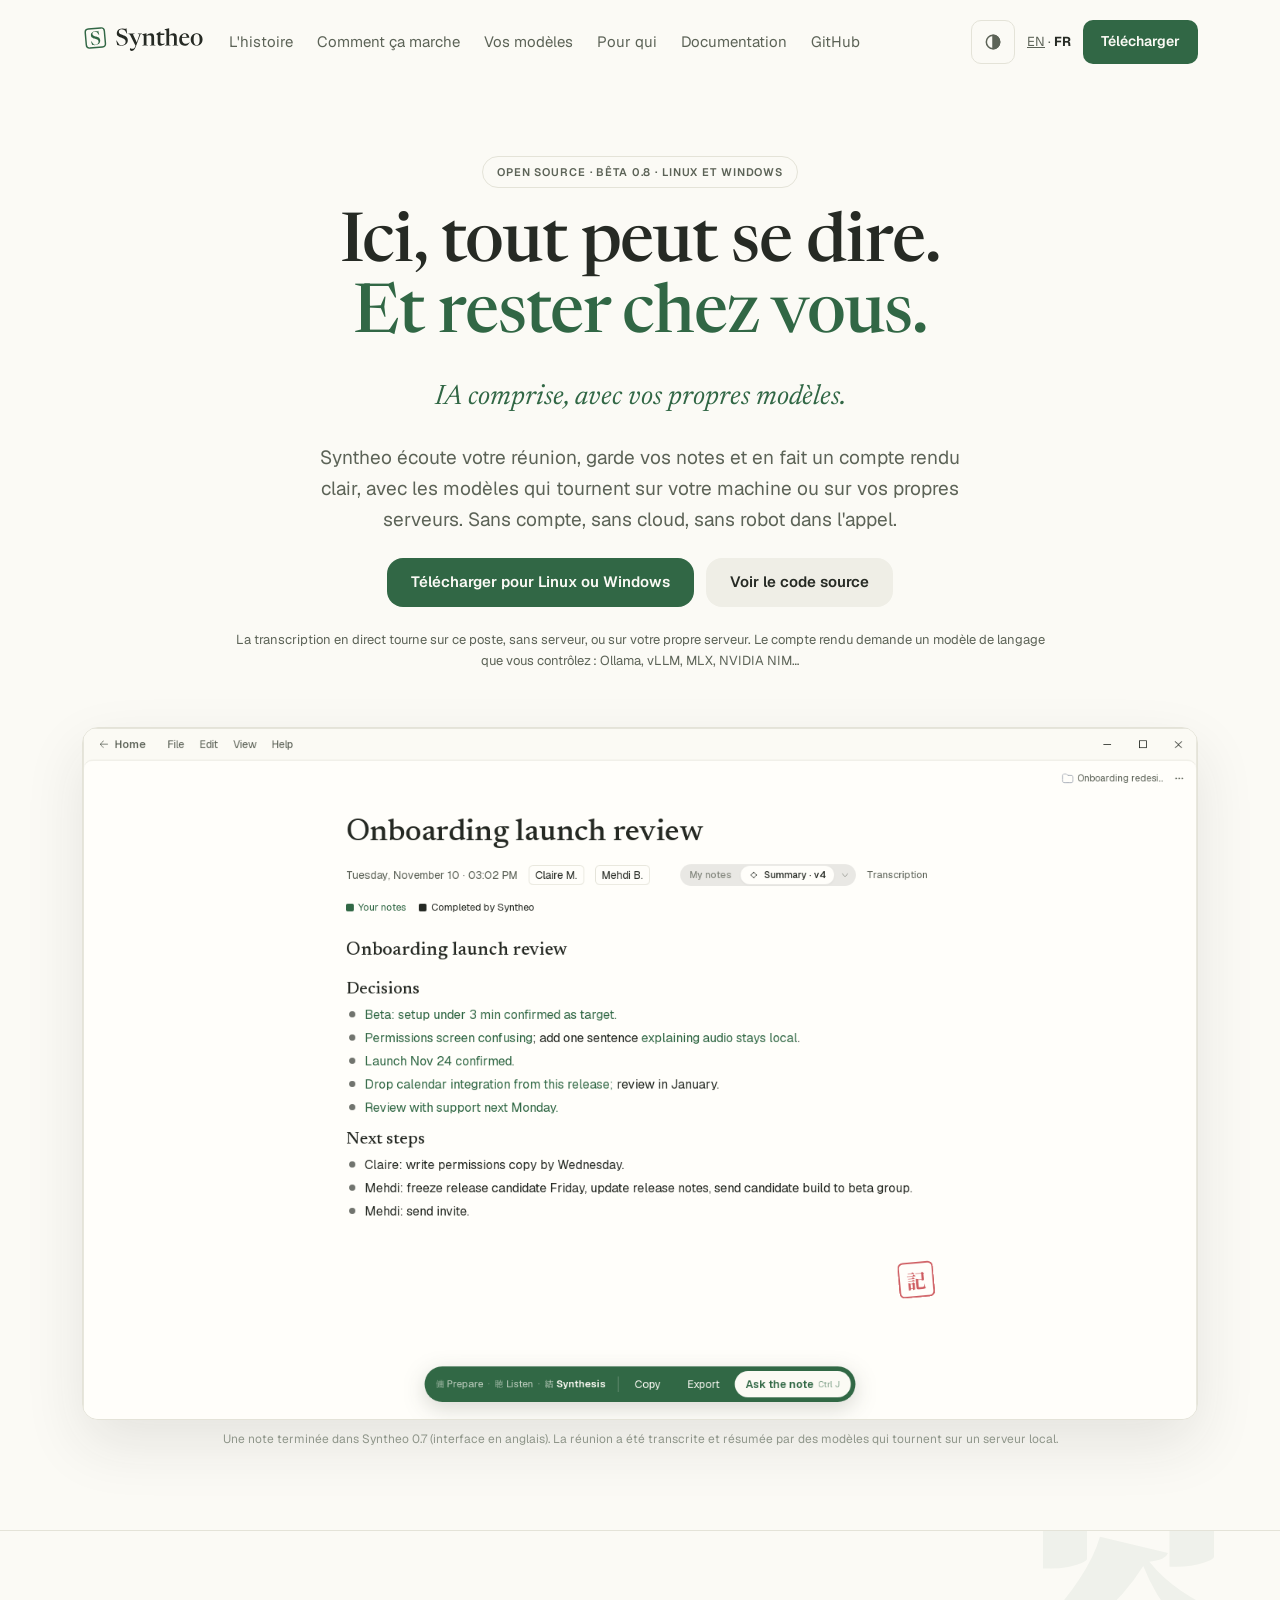
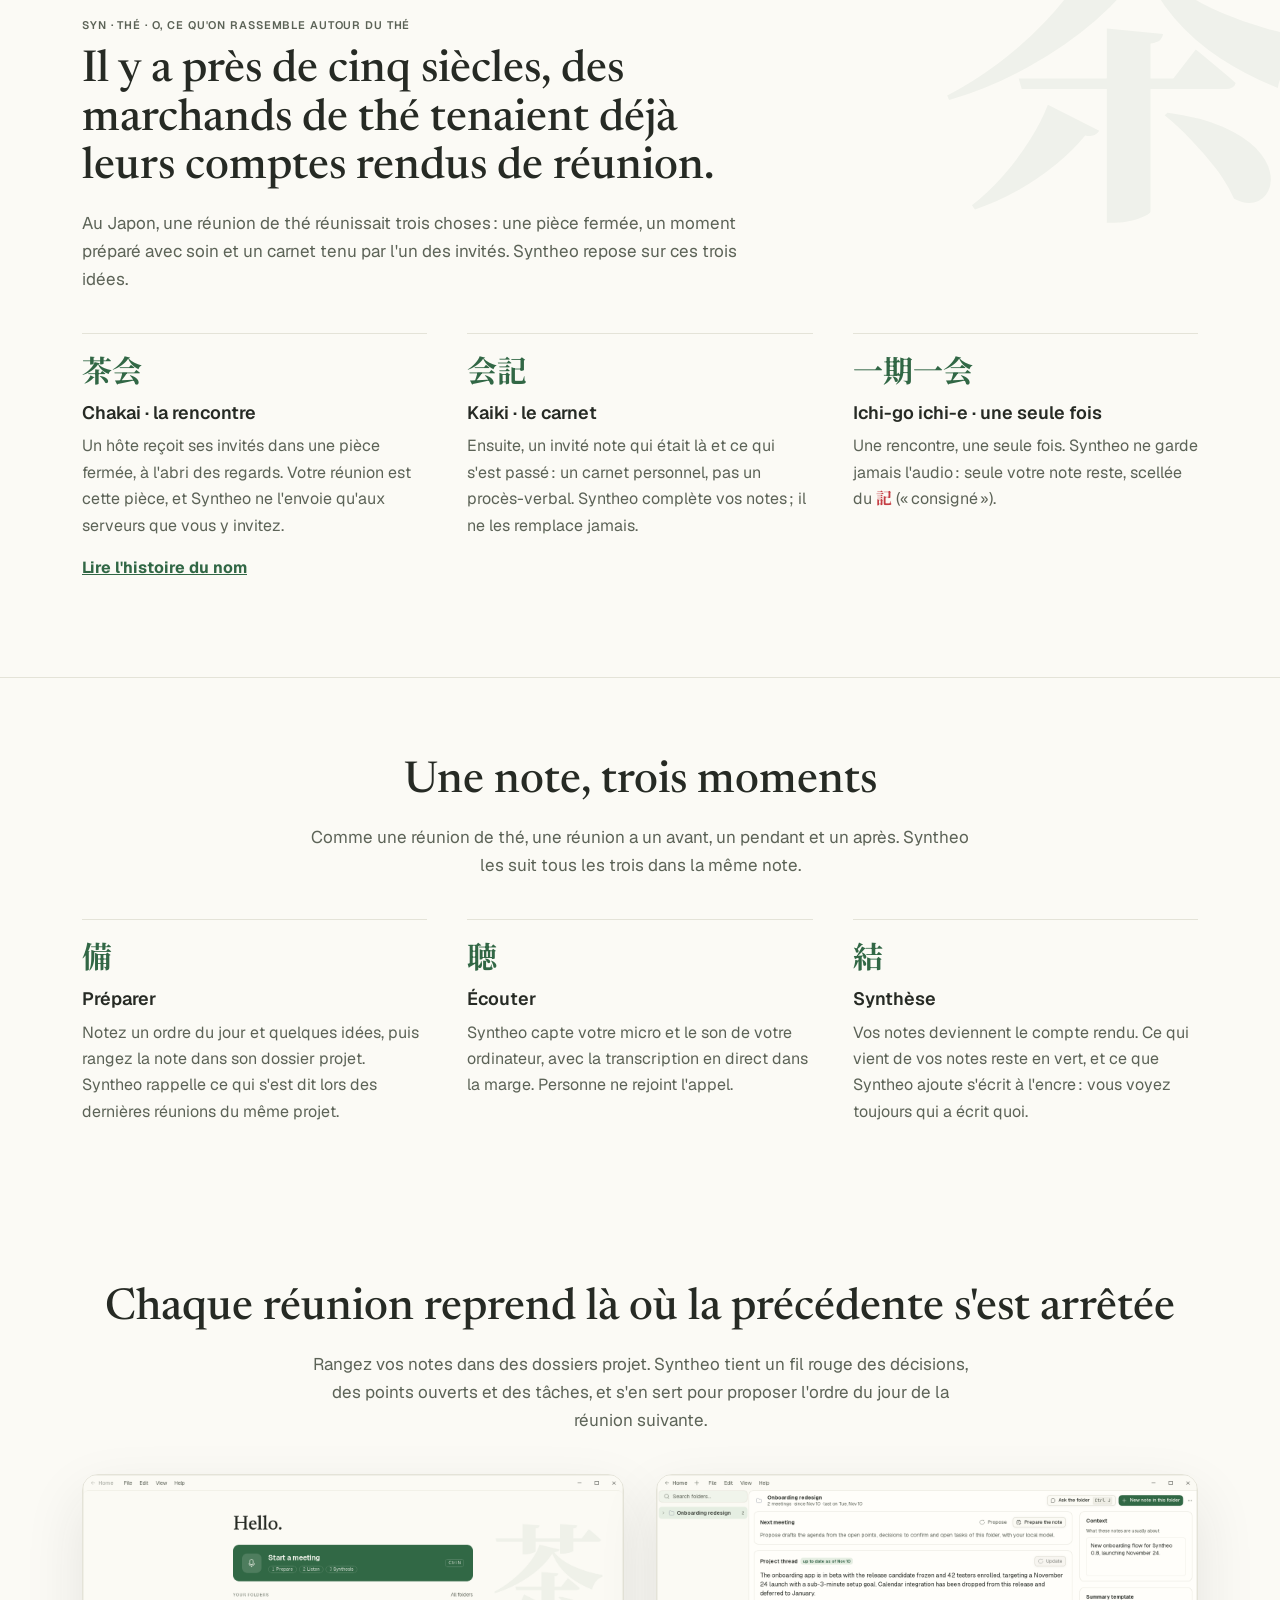
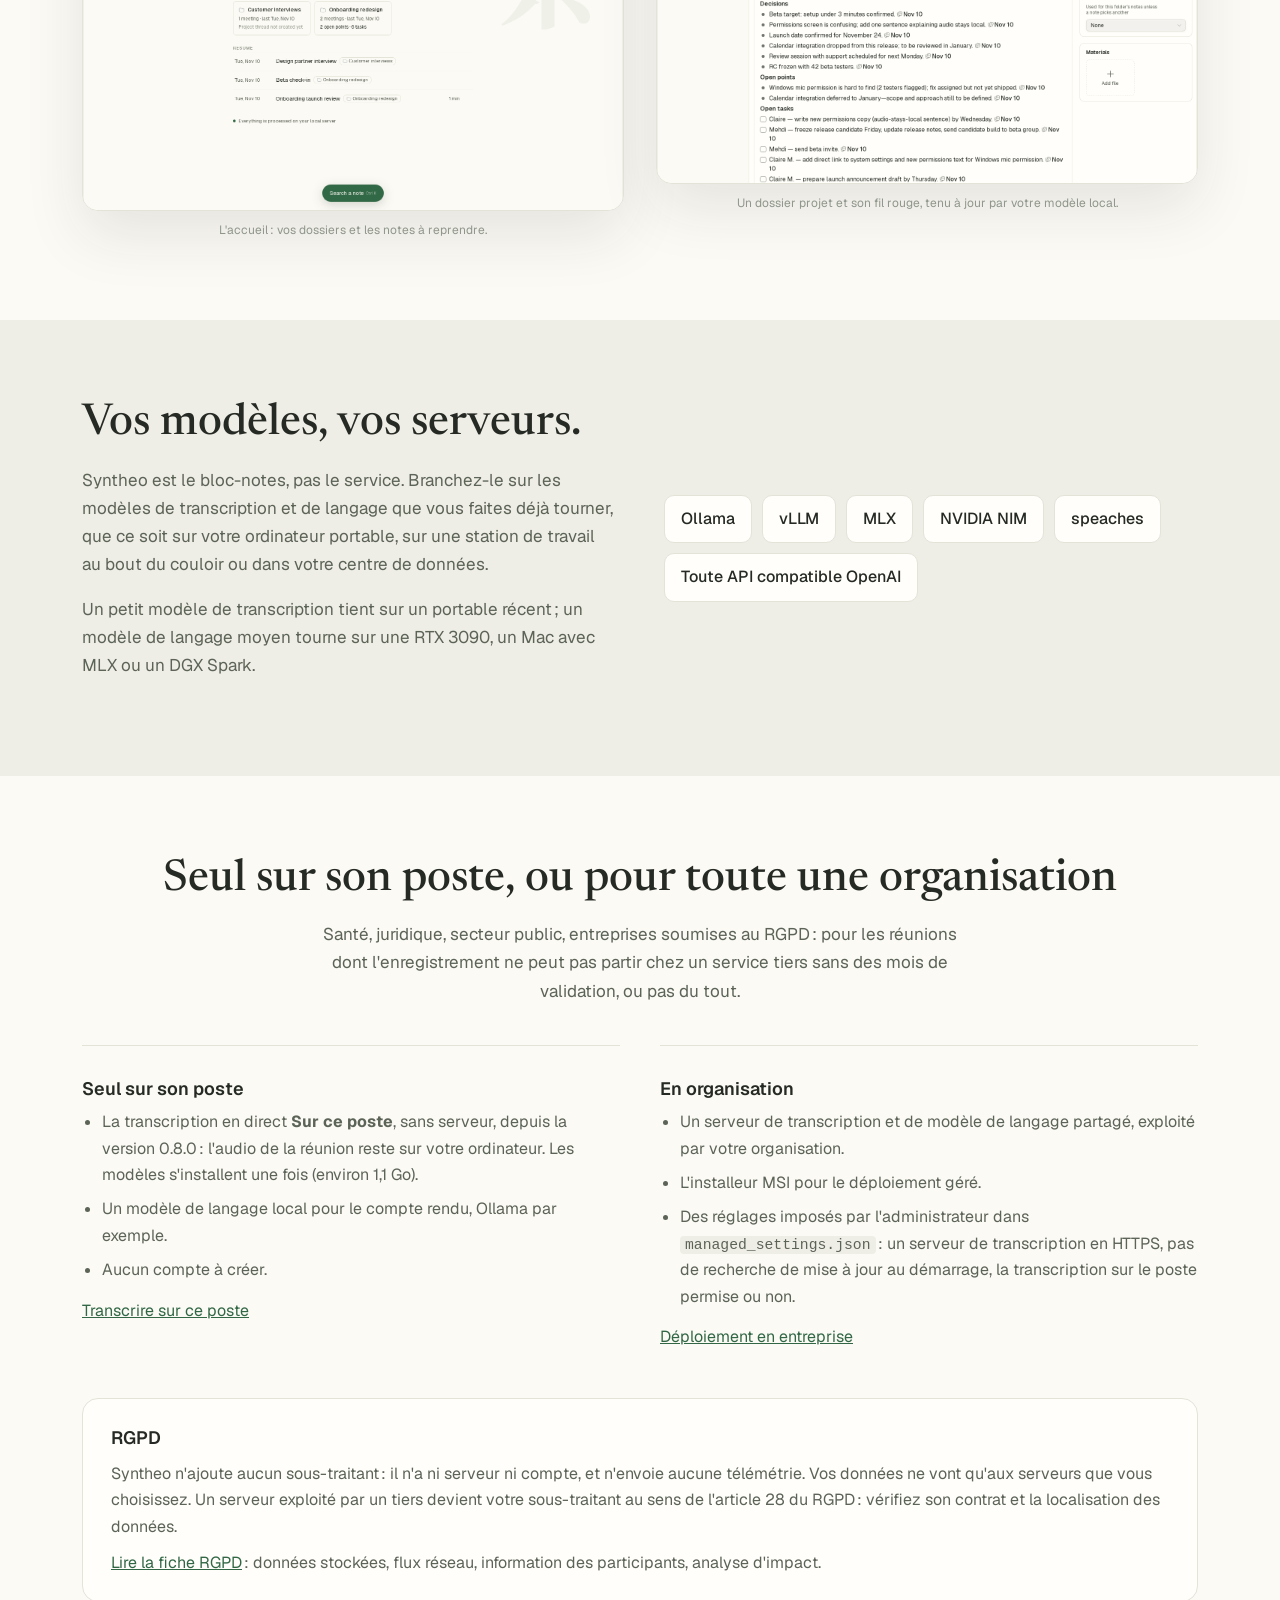
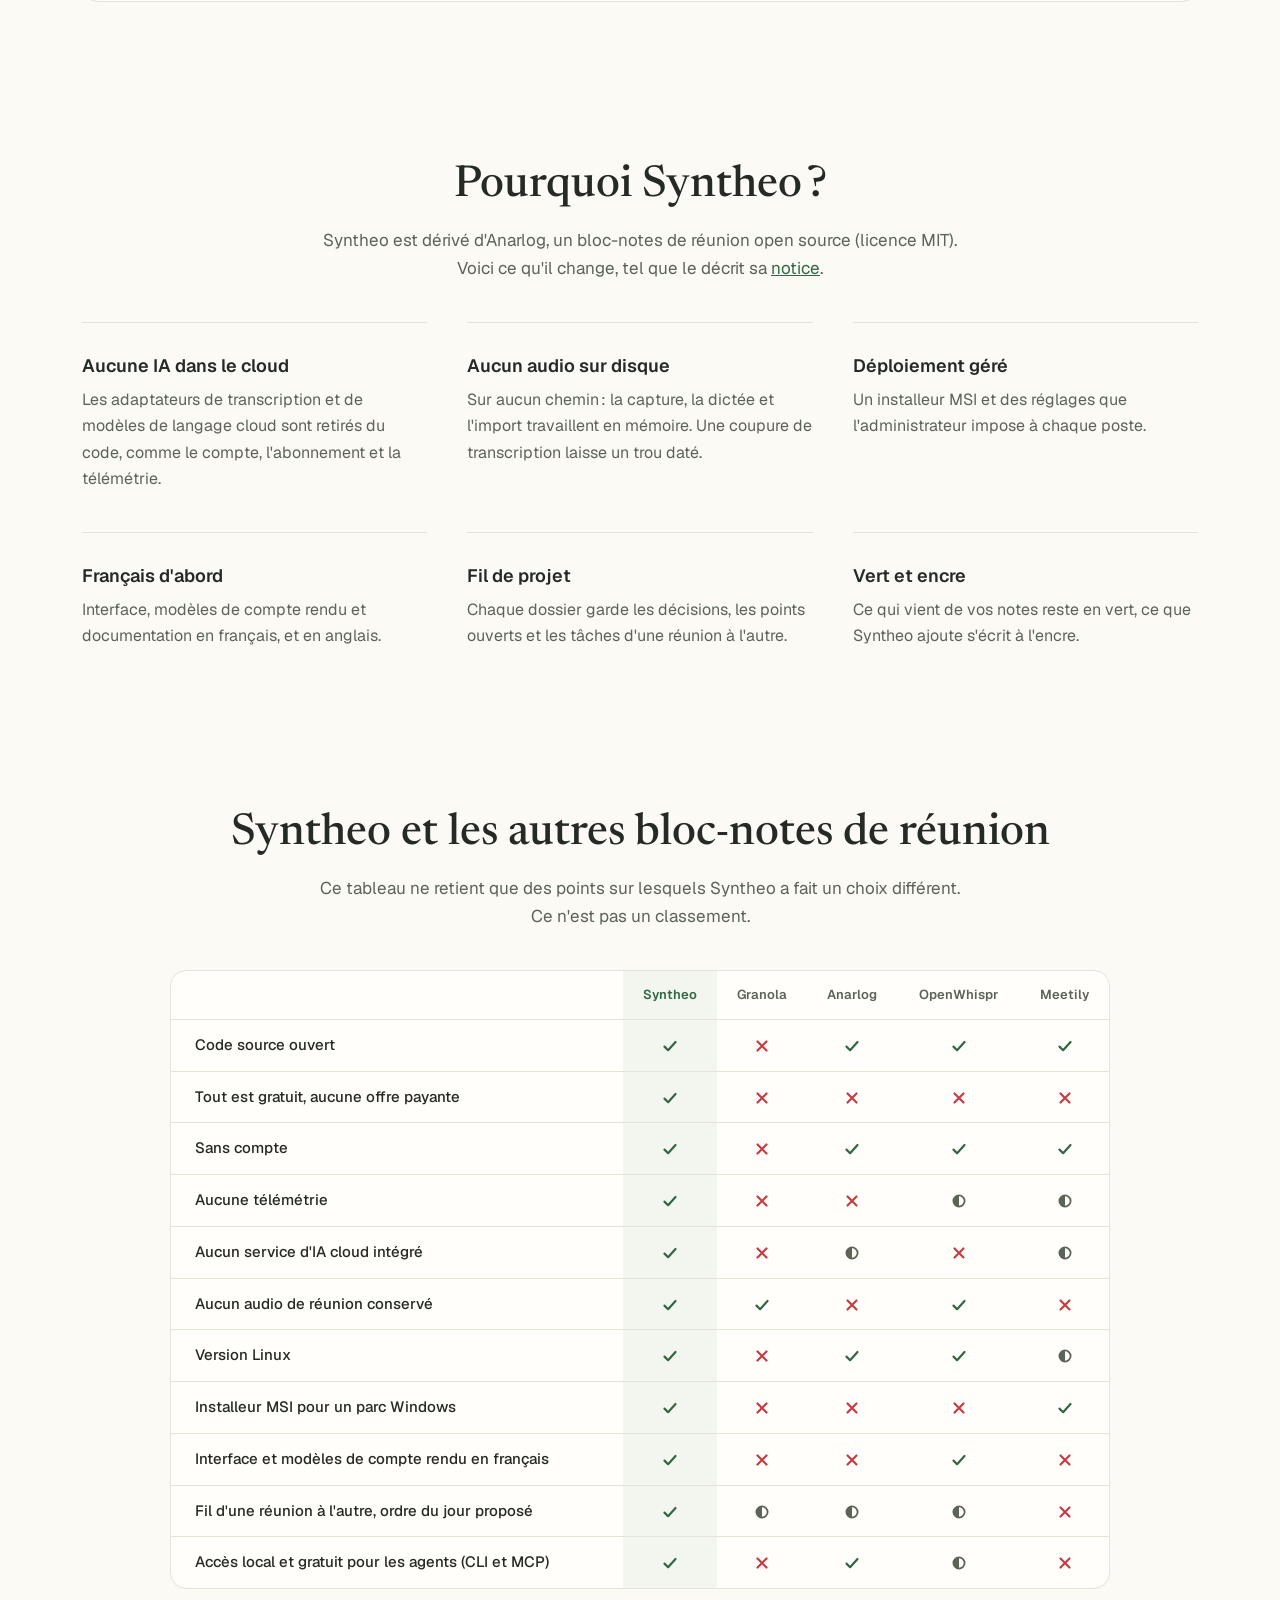
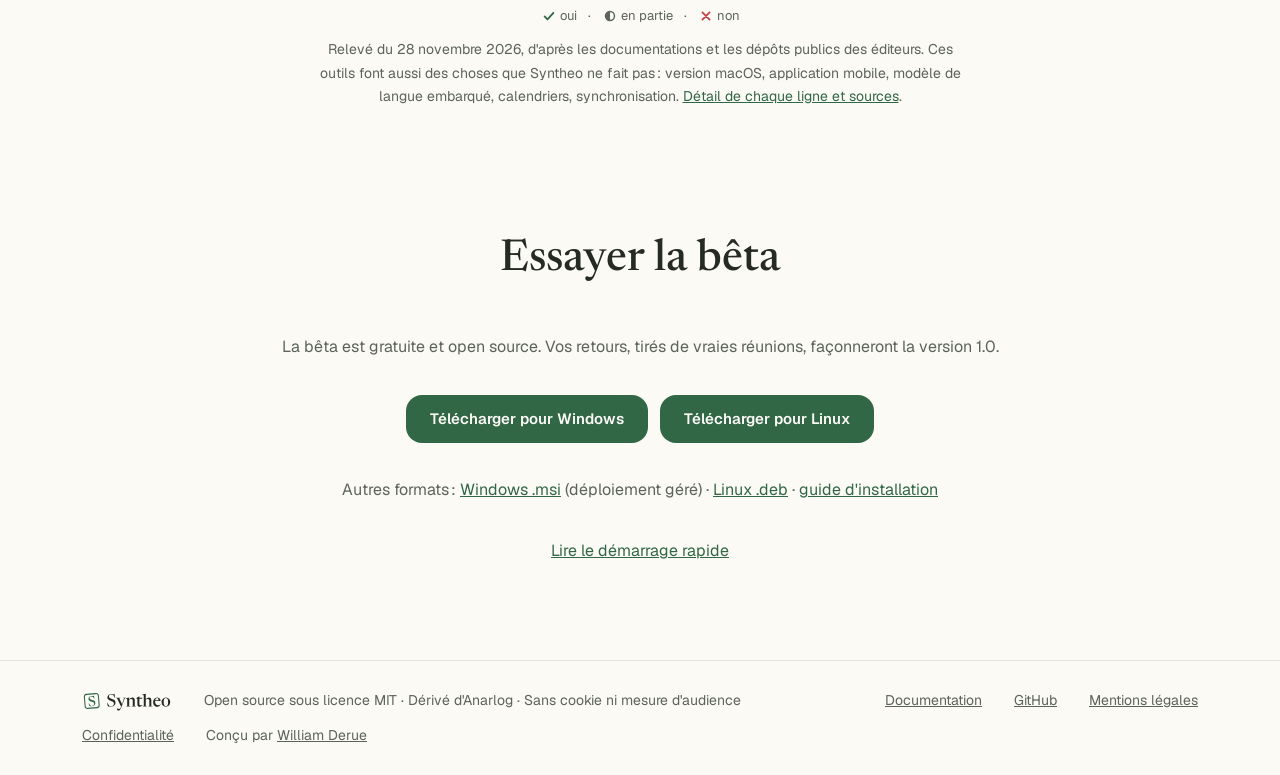
==== commit 5038b5b2: "feat: tableau comparatif avec les autres bloc-notes de réunion (#8) Section #compare entre « Pourquo" ====
--- a/fr/index.html
+++ b/fr/index.html
@@ -24,7 +24,7 @@
 <meta name="theme-color" content="#316745">
 <link rel="icon" href="/assets/img/favicon.svg" type="image/svg+xml">
 <link rel="stylesheet" href="/assets/fonts/fonts.css">
-<link rel="stylesheet" href="/assets/css/site.css?v=4">
+<link rel="stylesheet" href="/assets/css/site.css?v=5">
 <script src="/assets/js/lang.js?v=3"></script>
 <script src="/assets/js/theme.js?v=2"></script>
 <script type="application/ld+json">
@@ -215,6 +215,36 @@
   </div>
 </section>
 
+<section id="compare" class="wrap section" aria-labelledby="compare-title">
+  <svg class="sprite" aria-hidden="true" focusable="false">
+    <symbol id="m-yes" viewBox="0 0 20 20"><path d="M4.5 10.6l3.6 3.6 7.4-8.2" fill="none" stroke="currentColor" stroke-width="2.2" stroke-linecap="round" stroke-linejoin="round"/></symbol>
+    <symbol id="m-no" viewBox="0 0 20 20"><path d="M5.5 5.5l9 9M14.5 5.5l-9 9" fill="none" stroke="currentColor" stroke-width="2.2" stroke-linecap="round"/></symbol>
+    <symbol id="m-part" viewBox="0 0 20 20"><circle cx="10" cy="10" r="5.6" fill="none" stroke="currentColor" stroke-width="1.8"/><path d="M10 4.4a5.6 5.6 0 0 0 0 11.2z" fill="currentColor"/></symbol>
+  </svg>
+  <h2 id="compare-title" class="section-title center">Syntheo et les autres bloc-notes de réunion</h2>
+  <p class="intro center">Ce tableau ne retient que des points sur lesquels Syntheo a fait un choix différent. Ce n'est pas un classement.</p>
+  <div class="compare-scroll">
+    <table class="compare" aria-labelledby="compare-title">
+      <thead><tr><td></td><th scope="col" class="us"><span>Syntheo</span></th><th scope="col"><span>Granola</span></th><th scope="col"><span>Anarlog</span></th><th scope="col"><span>OpenWhispr</span></th><th scope="col"><span>Meetily</span></th></tr></thead>
+      <tbody>
+        <tr><th scope="row">Code source ouvert</th><td class="us"><svg class="mark mark-yes" viewBox="0 0 20 20" role="img" aria-label="Oui"><use href="#m-yes"/></svg></td><td><svg class="mark mark-no" viewBox="0 0 20 20" role="img" aria-label="Non"><use href="#m-no"/></svg></td><td><svg class="mark mark-yes" viewBox="0 0 20 20" role="img" aria-label="Oui"><use href="#m-yes"/></svg></td><td><svg class="mark mark-yes" viewBox="0 0 20 20" role="img" aria-label="Oui"><use href="#m-yes"/></svg></td><td><svg class="mark mark-yes" viewBox="0 0 20 20" role="img" aria-label="Oui"><use href="#m-yes"/></svg></td></tr>
+        <tr><th scope="row">Tout est gratuit, aucune offre payante</th><td class="us"><svg class="mark mark-yes" viewBox="0 0 20 20" role="img" aria-label="Oui"><use href="#m-yes"/></svg></td><td><svg class="mark mark-no" viewBox="0 0 20 20" role="img" aria-label="Non"><use href="#m-no"/></svg></td><td><svg class="mark mark-no" viewBox="0 0 20 20" role="img" aria-label="Non"><use href="#m-no"/></svg></td><td><svg class="mark mark-no" viewBox="0 0 20 20" role="img" aria-label="Non"><use href="#m-no"/></svg></td><td><svg class="mark mark-no" viewBox="0 0 20 20" role="img" aria-label="Non"><use href="#m-no"/></svg></td></tr>
+        <tr><th scope="row">Sans compte</th><td class="us"><svg class="mark mark-yes" viewBox="0 0 20 20" role="img" aria-label="Oui"><use href="#m-yes"/></svg></td><td><svg class="mark mark-no" viewBox="0 0 20 20" role="img" aria-label="Non"><use href="#m-no"/></svg></td><td><svg class="mark mark-yes" viewBox="0 0 20 20" role="img" aria-label="Oui"><use href="#m-yes"/></svg></td><td><svg class="mark mark-yes" viewBox="0 0 20 20" role="img" aria-label="Oui"><use href="#m-yes"/></svg></td><td><svg class="mark mark-yes" viewBox="0 0 20 20" role="img" aria-label="Oui"><use href="#m-yes"/></svg></td></tr>
+        <tr><th scope="row">Aucune télémétrie</th><td class="us"><svg class="mark mark-yes" viewBox="0 0 20 20" role="img" aria-label="Oui"><use href="#m-yes"/></svg></td><td><svg class="mark mark-no" viewBox="0 0 20 20" role="img" aria-label="Non"><use href="#m-no"/></svg></td><td><svg class="mark mark-no" viewBox="0 0 20 20" role="img" aria-label="Non"><use href="#m-no"/></svg></td><td><svg class="mark mark-part" viewBox="0 0 20 20" role="img" aria-label="En partie"><use href="#m-part"/></svg></td><td><svg class="mark mark-part" viewBox="0 0 20 20" role="img" aria-label="En partie"><use href="#m-part"/></svg></td></tr>
+        <tr><th scope="row">Aucun service d'IA cloud intégré</th><td class="us"><svg class="mark mark-yes" viewBox="0 0 20 20" role="img" aria-label="Oui"><use href="#m-yes"/></svg></td><td><svg class="mark mark-no" viewBox="0 0 20 20" role="img" aria-label="Non"><use href="#m-no"/></svg></td><td><svg class="mark mark-part" viewBox="0 0 20 20" role="img" aria-label="En partie"><use href="#m-part"/></svg></td><td><svg class="mark mark-no" viewBox="0 0 20 20" role="img" aria-label="Non"><use href="#m-no"/></svg></td><td><svg class="mark mark-part" viewBox="0 0 20 20" role="img" aria-label="En partie"><use href="#m-part"/></svg></td></tr>
+        <tr><th scope="row">Aucun audio de réunion conservé</th><td class="us"><svg class="mark mark-yes" viewBox="0 0 20 20" role="img" aria-label="Oui"><use href="#m-yes"/></svg></td><td><svg class="mark mark-yes" viewBox="0 0 20 20" role="img" aria-label="Oui"><use href="#m-yes"/></svg></td><td><svg class="mark mark-no" viewBox="0 0 20 20" role="img" aria-label="Non"><use href="#m-no"/></svg></td><td><svg class="mark mark-yes" viewBox="0 0 20 20" role="img" aria-label="Oui"><use href="#m-yes"/></svg></td><td><svg class="mark mark-no" viewBox="0 0 20 20" role="img" aria-label="Non"><use href="#m-no"/></svg></td></tr>
+        <tr><th scope="row">Version Linux</th><td class="us"><svg class="mark mark-yes" viewBox="0 0 20 20" role="img" aria-label="Oui"><use href="#m-yes"/></svg></td><td><svg class="mark mark-no" viewBox="0 0 20 20" role="img" aria-label="Non"><use href="#m-no"/></svg></td><td><svg class="mark mark-yes" viewBox="0 0 20 20" role="img" aria-label="Oui"><use href="#m-yes"/></svg></td><td><svg class="mark mark-yes" viewBox="0 0 20 20" role="img" aria-label="Oui"><use href="#m-yes"/></svg></td><td><svg class="mark mark-part" viewBox="0 0 20 20" role="img" aria-label="En partie"><use href="#m-part"/></svg></td></tr>
+        <tr><th scope="row">Installeur MSI pour un parc Windows</th><td class="us"><svg class="mark mark-yes" viewBox="0 0 20 20" role="img" aria-label="Oui"><use href="#m-yes"/></svg></td><td><svg class="mark mark-no" viewBox="0 0 20 20" role="img" aria-label="Non"><use href="#m-no"/></svg></td><td><svg class="mark mark-no" viewBox="0 0 20 20" role="img" aria-label="Non"><use href="#m-no"/></svg></td><td><svg class="mark mark-no" viewBox="0 0 20 20" role="img" aria-label="Non"><use href="#m-no"/></svg></td><td><svg class="mark mark-yes" viewBox="0 0 20 20" role="img" aria-label="Oui"><use href="#m-yes"/></svg></td></tr>
+        <tr><th scope="row">Interface et modèles de compte rendu en français</th><td class="us"><svg class="mark mark-yes" viewBox="0 0 20 20" role="img" aria-label="Oui"><use href="#m-yes"/></svg></td><td><svg class="mark mark-no" viewBox="0 0 20 20" role="img" aria-label="Non"><use href="#m-no"/></svg></td><td><svg class="mark mark-no" viewBox="0 0 20 20" role="img" aria-label="Non"><use href="#m-no"/></svg></td><td><svg class="mark mark-yes" viewBox="0 0 20 20" role="img" aria-label="Oui"><use href="#m-yes"/></svg></td><td><svg class="mark mark-no" viewBox="0 0 20 20" role="img" aria-label="Non"><use href="#m-no"/></svg></td></tr>
+        <tr><th scope="row">Fil d'une réunion à l'autre, ordre du jour proposé</th><td class="us"><svg class="mark mark-yes" viewBox="0 0 20 20" role="img" aria-label="Oui"><use href="#m-yes"/></svg></td><td><svg class="mark mark-part" viewBox="0 0 20 20" role="img" aria-label="En partie"><use href="#m-part"/></svg></td><td><svg class="mark mark-part" viewBox="0 0 20 20" role="img" aria-label="En partie"><use href="#m-part"/></svg></td><td><svg class="mark mark-part" viewBox="0 0 20 20" role="img" aria-label="En partie"><use href="#m-part"/></svg></td><td><svg class="mark mark-no" viewBox="0 0 20 20" role="img" aria-label="Non"><use href="#m-no"/></svg></td></tr>
+        <tr><th scope="row">Accès local et gratuit pour les agents (CLI et MCP)</th><td class="us"><svg class="mark mark-yes" viewBox="0 0 20 20" role="img" aria-label="Oui"><use href="#m-yes"/></svg></td><td><svg class="mark mark-no" viewBox="0 0 20 20" role="img" aria-label="Non"><use href="#m-no"/></svg></td><td><svg class="mark mark-yes" viewBox="0 0 20 20" role="img" aria-label="Oui"><use href="#m-yes"/></svg></td><td><svg class="mark mark-part" viewBox="0 0 20 20" role="img" aria-label="En partie"><use href="#m-part"/></svg></td><td><svg class="mark mark-no" viewBox="0 0 20 20" role="img" aria-label="Non"><use href="#m-no"/></svg></td></tr>
+      </tbody>
+    </table>
+  </div>
+  <p class="compare-legend"><svg class="mark mark-yes" viewBox="0 0 20 20" aria-hidden="true"><use href="#m-yes"/></svg> oui <span aria-hidden="true">·</span> <svg class="mark mark-part" viewBox="0 0 20 20" aria-hidden="true"><use href="#m-part"/></svg> en partie <span aria-hidden="true">·</span> <svg class="mark mark-no" viewBox="0 0 20 20" aria-hidden="true"><use href="#m-no"/></svg> non</p>
+  <p class="compare-note">Relevé du 28&nbsp;novembre&nbsp;2026, d'après les documentations et les dépôts publics des éditeurs. Ces outils font aussi des choses que Syntheo ne fait pas&#8239;: version macOS, application mobile, modèle de langue embarqué, calendriers, synchronisation. <a href="https://github.com/WillIsback/Syntheo/blob/main/README.fr.md#syntheo-et-les-autres-bloc-notes-de-réunion">Détail de chaque ligne et sources</a>.</p>
+</section>
+
 <section id="download" class="narrow download" aria-labelledby="download-title">
   <h2 id="download-title" class="section-title">Essayer la bêta</h2>
   <p class="muted">La bêta est gratuite et open source. Vos retours, tirés de vraies réunions, façonneront la version 1.0.</p>
--- a/assets/css/site.css
+++ b/assets/css/site.css
@@ -231,3 +231,30 @@
 .prose p, .prose li { color: var(--muted-foreground); }
 .prose ul { padding-left: 20px; }
 .prose address { font-style: normal; color: var(--muted-foreground); }
+
+/* Comparatif */
+.sprite { position: absolute; width: 0; height: 0; overflow: hidden; }
+.compare-scroll { max-width: 940px; margin: 0 auto; overflow-x: auto; background: var(--card); border: 1px solid var(--border); border-radius: 16px; }
+.compare { width: 100%; border-collapse: collapse; font-size: 15px; }
+.compare th, .compare td { padding: 13px 14px; border-bottom: 1px solid var(--border); text-align: center; vertical-align: middle; }
+.compare tbody tr:last-child > * { border-bottom: 0; }
+.compare thead th { font-size: 13px; font-weight: 600; color: var(--muted-foreground); white-space: nowrap; }
+.compare th[scope="row"] { text-align: left; font-weight: 500; padding-left: 24px; }
+.compare .us { background: var(--watermark); }
+.compare thead .us { color: var(--primary); }
+.mark { display: inline-block; width: 20px; height: 20px; vertical-align: middle; }
+.mark-yes { color: var(--primary); }
+.mark-no { color: var(--recording); }
+.mark-part { color: var(--muted-foreground); }
+.compare-legend { margin: 16px 0 0; text-align: center; font-size: 13px; color: var(--muted-foreground); }
+.compare-legend .mark { width: 16px; height: 16px; margin-top: -2px; }
+.compare-legend span { margin-inline: 8px; }
+.compare-note { max-width: 660px; margin: 12px auto 0; text-align: center; font-size: 14px; color: var(--muted-foreground); }
+@media (max-width: 640px) {
+  .compare { font-size: 13.5px; }
+  .compare th, .compare td { padding: 10px 5px; }
+  .compare th[scope="row"] { padding-left: 14px; padding-right: 8px; line-height: 1.35; }
+  .compare thead th { vertical-align: bottom; padding-block: 14px 10px; }
+  .compare thead th span { display: inline-block; writing-mode: vertical-rl; transform: rotate(180deg); }
+  .mark { width: 18px; height: 18px; }
+}
